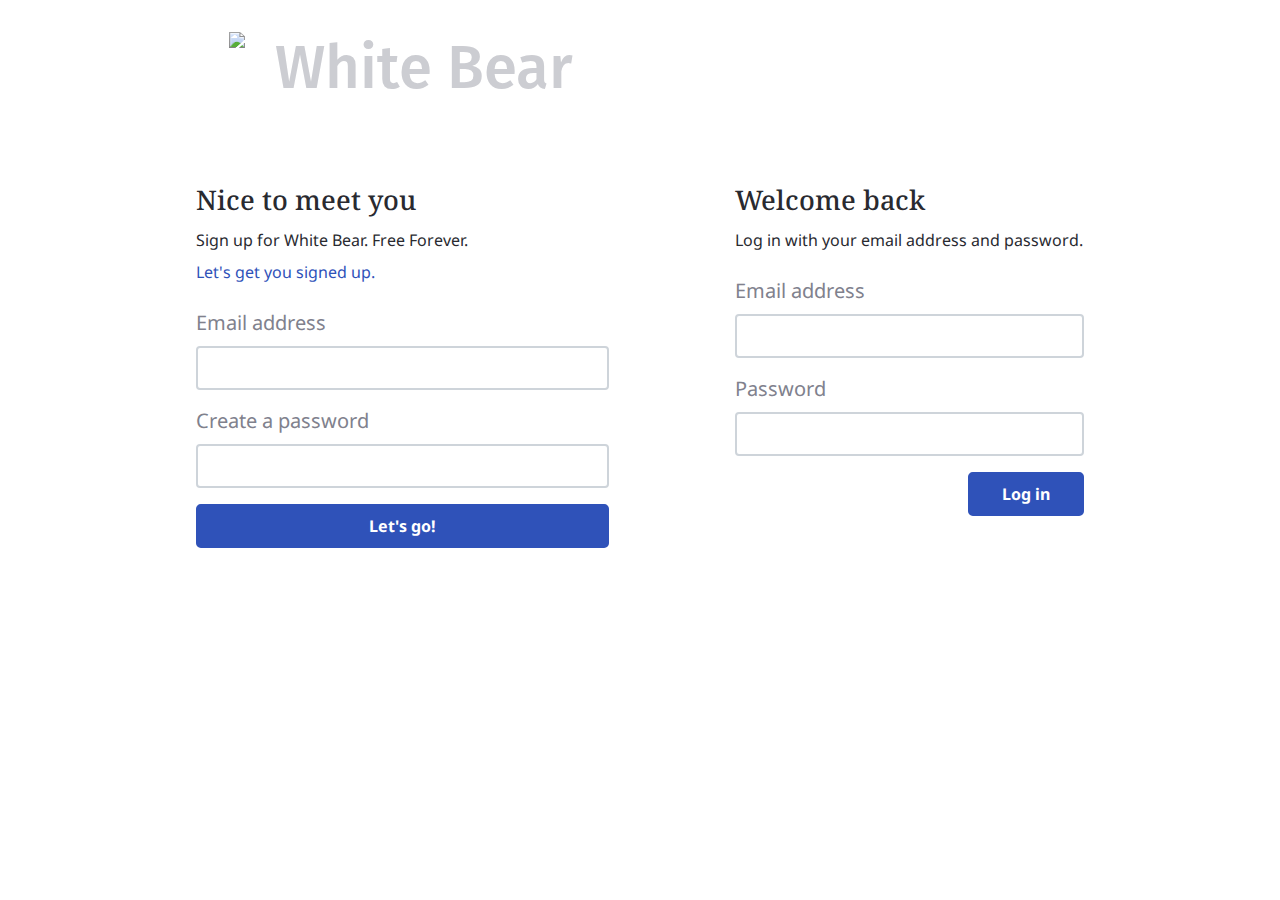
==== index.html @ 07781c61 "add local part email password error" ====
<html lang="en">
   <head>
      <meta charset="UTF-8" />
      <meta name="viewport" content="width=device-width, initial-scale=1.0" />
      <title>White Bear</title>
      <link href="/style/dist.css" rel="stylesheet" />
   </head>
   <body>
      <div class="background-image">
         <div class="container">
            <div class="row mb-8">
               <div class="col-5 col-sm-4 col-xl-2 mt-6">
                  <img src="images/logo-landing.png" class="float-right" />
               </div>
               <div class="col-7 col-sm-8 col-xl-10 mt-6">
                  <h1 class="d-inline text-brand text-light">White Bear</h1>
               </div>
            </div>
            <div class="row justify-content-center">
               <div class="col-12 col-lg-5">
                  <div class="card">
                     <div class="card-body text-dark">
                        <h2>Nice to meet you</h2>
                        <p class="font-sans-serif mt-3">
                           Sign up for White Bear. Free Forever.
                        </p>
                        <!-- <div id="intro-card">
                           <button
                              class="btn btn-success btn-lg font-sans-serif mt-5"
                              style="width: 100%"
                              id="sign-up-button"
                           >
                              Sign up
                           </button>
                        </div> -->
                        <div id="create-account-card" class="">
                           <p class="text-blue font-sans-serif mt-2 mb-5">
                              Let's get you signed up.
                           </p>
                           <div class="form-group">
                              <label
                                 for="email-sign-up"
                                 class="text-muted lead font-sans-serif"
                                 >Email address</label
                              >
                              <input
                                 type="email"
                                 class="form-control"
                                 id="email-sign-up"
                              />
                              <p
                                 class="text-danger d-none"
                                 id="enter-email-error"
                              >
                                 Please enter your email address.
                              </p>
                           </div>
                           <div class="form-group">
                              <label
                                 for="password-sign-up"
                                 class="text-muted lead font-sans-serif"
                                 >Create a password</label
                              >
                              <input
                                 type="email"
                                 class="form-control"
                                 id="password-sign-up"
                              />
                              <p
                                 class="text-danger d-none"
                                 id="password-min-char-error"
                              >
                                 Your password must be at least 9 characters.
                              </p>
                              <p
                                 class="text-danger d-none"
                                 id="password-blank-error"
                              >
                                 Please create a password.
                              </p>
                              <p
                                 class="text-danger d-none"
                                 id="local-part-email-password-error"
                              >
                                 All or part of your email address cannot be
                                 used in your password.
                              </p>
                           </div>
                           <button
                              class="float-right btn btn-success btn-lg font-sans-serif"
                              style="width: 100%"
                              id="lets-go"
                           >
                              Let's go!
                           </button>
                        </div>
                     </div>
                  </div>
               </div>
               <div class="col-12 col-lg-5">
                  <div class="card mt-8 mt-lg-0 ml-lg-8">
                     <div class="card-body text-dark">
                        <h2>Welcome back</h2>
                        <p class="font-sans-serif mt-3 mb-5">
                           Log in with your email address and password.
                        </p>
                        <div class="form-group">
                           <label
                              for="email-input"
                              class="text-muted lead font-sans-serif"
                              >Email address</label
                           >
                           <input
                              type="email"
                              class="form-control"
                              id="email-input"
                           />
                        </div>
                        <div class="form-group">
                           <label
                              for="password-input"
                              class="text-muted lead font-sans-serif"
                              >Password</label
                           >
                           <input
                              type="email"
                              class="form-control"
                              id="password-input"
                           />
                        </div>
                        <a
                           href="create-answer.html"
                           class="float-right btn btn-success btn-lg font-sans-serif"
                        >
                           Log in
                        </a>
                     </div>
                  </div>
               </div>
            </div>
         </div>
      </div>
      <script
         src="https://cdnjs.cloudflare.com/ajax/libs/jquery/3.5.1/jquery.min.js"
         defer
      ></script>
      <script src="/script.js" defer></script>
   </body>
</html>
---- style/dist.css ----
@charset "UTF-8";
@import url("https://fonts.googleapis.com/css2?family=Fira+Sans:wght@500&family=Noto+Sans:wght@400;700&family=Noto+Serif&display=swap");
/*!
 * Bootstrap v4.5.2 (https://getbootstrap.com/)
 * Copyright 2011-2020 The Bootstrap Authors
 * Copyright 2011-2020 Twitter, Inc.
 * Licensed under MIT (https://github.com/twbs/bootstrap/blob/main/LICENSE)
 */
:root {
  --blue: #2f52b9;
  --indigo: #6610f2;
  --purple: #6f42c1;
  --pink: #e83e8c;
  --red: #a42443;
  --orange: #fd7e14;
  --yellow: #ffc107;
  --green: #28a745;
  --teal: #20c997;
  --cyan: #17a2b8;
  --white: #fff;
  --gray: #52535f;
  --gray-dark: #292a30;
  --wine: #9b0e27;
  --primary: #9b0e27;
  --secondary: #3d3e47;
  --success: #2f52b9;
  --info: #17a2b8;
  --warning: #ffc107;
  --danger: #a42443;
  --light: #cccdd2;
  --dark: #292a30;
  --breakpoint-xs: 0;
  --breakpoint-sm: 576px;
  --breakpoint-md: 768px;
  --breakpoint-lg: 992px;
  --breakpoint-xl: 1200px;
  --font-family-sans-serif: "Noto Sans", sans-serif, "Apple Color Emoji", "Segoe UI Emoji", "Segoe UI Symbol", "Noto Color Emoji";
  --font-family-monospace: SFMono-Regular, Menlo, Monaco, Consolas, "Liberation Mono", "Courier New", monospace;
}

*,
*::before,
*::after {
  box-sizing: border-box;
}

html {
  font-family: sans-serif;
  line-height: 1.15;
  -webkit-text-size-adjust: 100%;
  -webkit-tap-highlight-color: rgba(0, 0, 0, 0);
}

article, aside, figcaption, figure, footer, header, hgroup, main, nav, section {
  display: block;
}

body {
  margin: 0;
  font-family: "Noto Sans", sans-serif, "Apple Color Emoji", "Segoe UI Emoji", "Segoe UI Symbol", "Noto Color Emoji";
  font-size: 1rem;
  font-weight: 400;
  line-height: 1.5;
  color: #212529;
  text-align: left;
  background-color: #fff;
}

[tabindex="-1"]:focus:not(:focus-visible) {
  outline: 0 !important;
}

hr {
  box-sizing: content-box;
  height: 0;
  overflow: visible;
}

h1, h2, h3, h4, h5, h6 {
  margin-top: 0;
  margin-bottom: 0.5rem;
}

p {
  margin-top: 0;
  margin-bottom: 0;
}

abbr[title],
abbr[data-original-title] {
  text-decoration: underline;
  text-decoration: underline dotted;
  cursor: help;
  border-bottom: 0;
  text-decoration-skip-ink: none;
}

address {
  margin-bottom: 1rem;
  font-style: normal;
  line-height: inherit;
}

ol,
ul,
dl {
  margin-top: 0;
  margin-bottom: 1rem;
}

ol ol,
ul ul,
ol ul,
ul ol {
  margin-bottom: 0;
}

dt {
  font-weight: 700;
}

dd {
  margin-bottom: 0.5rem;
  margin-left: 0;
}

blockquote {
  margin: 0 0 1rem;
}

b,
strong {
  font-weight: bolder;
}

small {
  font-size: 80%;
}

sub,
sup {
  position: relative;
  font-size: 75%;
  line-height: 0;
  vertical-align: baseline;
}

sub {
  bottom: -0.25em;
}

sup {
  top: -0.5em;
}

a {
  color: #9b0e27;
  text-decoration: none;
  background-color: transparent;
}
a:hover {
  color: #550815;
  text-decoration: underline;
}

a:not([href]):not([class]) {
  color: inherit;
  text-decoration: none;
}
a:not([href]):not([class]):hover {
  color: inherit;
  text-decoration: none;
}

pre,
code,
kbd,
samp {
  font-family: SFMono-Regular, Menlo, Monaco, Consolas, "Liberation Mono", "Courier New", monospace;
  font-size: 1em;
}

pre {
  margin-top: 0;
  margin-bottom: 1rem;
  overflow: auto;
  -ms-overflow-style: scrollbar;
}

figure {
  margin: 0 0 1rem;
}

img {
  vertical-align: middle;
  border-style: none;
}

svg {
  overflow: hidden;
  vertical-align: middle;
}

table {
  border-collapse: collapse;
}

caption {
  padding-top: 0.75rem;
  padding-bottom: 0.75rem;
  color: #6c757d;
  text-align: left;
  caption-side: bottom;
}

th {
  text-align: inherit;
}

label {
  display: inline-block;
  margin-bottom: 0.5rem;
}

button {
  border-radius: 0;
}

button:focus {
  outline: 1px dotted;
  outline: 5px auto -webkit-focus-ring-color;
}

input,
button,
select,
optgroup,
textarea {
  margin: 0;
  font-family: inherit;
  font-size: inherit;
  line-height: inherit;
}

button,
input {
  overflow: visible;
}

button,
select {
  text-transform: none;
}

[role=button] {
  cursor: pointer;
}

select {
  word-wrap: normal;
}

button,
[type=button],
[type=reset],
[type=submit] {
  -webkit-appearance: button;
}

button:not(:disabled),
[type=button]:not(:disabled),
[type=reset]:not(:disabled),
[type=submit]:not(:disabled) {
  cursor: pointer;
}

button::-moz-focus-inner,
[type=button]::-moz-focus-inner,
[type=reset]::-moz-focus-inner,
[type=submit]::-moz-focus-inner {
  padding: 0;
  border-style: none;
}

input[type=radio],
input[type=checkbox] {
  box-sizing: border-box;
  padding: 0;
}

textarea {
  overflow: auto;
  resize: vertical;
}

fieldset {
  min-width: 0;
  padding: 0;
  margin: 0;
  border: 0;
}

legend {
  display: block;
  width: 100%;
  max-width: 100%;
  padding: 0;
  margin-bottom: 0.5rem;
  font-size: 1.5rem;
  line-height: inherit;
  color: inherit;
  white-space: normal;
}

progress {
  vertical-align: baseline;
}

[type=number]::-webkit-inner-spin-button,
[type=number]::-webkit-outer-spin-button {
  height: auto;
}

[type=search] {
  outline-offset: -2px;
  -webkit-appearance: none;
}

[type=search]::-webkit-search-decoration {
  -webkit-appearance: none;
}

::-webkit-file-upload-button {
  font: inherit;
  -webkit-appearance: button;
}

output {
  display: inline-block;
}

summary {
  display: list-item;
  cursor: pointer;
}

template {
  display: none;
}

[hidden] {
  display: none !important;
}

h1, h2, h3, h4, h5, h6,
.h1, .h2, .h3, .h4, .h5, .h6 {
  margin-bottom: 0.5rem;
  font-weight: 500;
  line-height: 1.2;
}

h1, .h1 {
  font-size: 3.75rem;
}

h2, .h2 {
  font-size: 1.6875rem;
}

h3, .h3 {
  font-size: 1.25rem;
}

h4, .h4 {
  font-size: 1.25rem;
}

h5, .h5 {
  font-size: 1.25rem;
}

h6, .h6 {
  font-size: 1rem;
}

.lead {
  font-size: 1.25rem;
  font-weight: 400;
}

.display-1 {
  font-size: 6rem;
  font-weight: 300;
  line-height: 1.2;
}

.display-2 {
  font-size: 5.5rem;
  font-weight: 300;
  line-height: 1.2;
}

.display-3 {
  font-size: 4.5rem;
  font-weight: 300;
  line-height: 1.2;
}

.display-4 {
  font-size: 3.5rem;
  font-weight: 300;
  line-height: 1.2;
}

hr {
  margin-top: 1rem;
  margin-bottom: 1rem;
  border: 0;
  border-top: 1px solid rgba(0, 0, 0, 0.1);
}

small,
.small {
  font-size: 80%;
  font-weight: 400;
}

mark,
.mark {
  padding: 0.2em;
  background-color: #fcf8e3;
}

.list-unstyled {
  padding-left: 0;
  list-style: none;
}

.list-inline {
  padding-left: 0;
  list-style: none;
}

.list-inline-item {
  display: inline-block;
}
.list-inline-item:not(:last-child) {
  margin-right: 0.5rem;
}

.initialism {
  font-size: 90%;
  text-transform: uppercase;
}

.blockquote {
  margin-bottom: 1rem;
  font-size: 1.25rem;
}

.blockquote-footer {
  display: block;
  font-size: 80%;
  color: #6c757d;
}
.blockquote-footer::before {
  content: "— ";
}

.img-fluid {
  max-width: 100%;
  height: auto;
}

.img-thumbnail {
  padding: 0.25rem;
  background-color: #fff;
  border: 1px solid #dee2e6;
  border-radius: 0.25rem;
  max-width: 100%;
  height: auto;
}

.figure {
  display: inline-block;
}

.figure-img {
  margin-bottom: 0.5rem;
  line-height: 1;
}

.figure-caption {
  font-size: 90%;
  color: #6c757d;
}

code {
  font-size: 87.5%;
  color: #e83e8c;
  word-wrap: break-word;
}
a > code {
  color: inherit;
}

kbd {
  padding: 0.2rem 0.4rem;
  font-size: 87.5%;
  color: #fff;
  background-color: #212529;
  border-radius: 4px;
}
kbd kbd {
  padding: 0;
  font-size: 100%;
  font-weight: 700;
}

pre {
  display: block;
  font-size: 87.5%;
  color: #212529;
}
pre code {
  font-size: inherit;
  color: inherit;
  word-break: normal;
}

.pre-scrollable {
  max-height: 340px;
  overflow-y: scroll;
}

.container,
.container-fluid,
.container-xl,
.container-lg,
.container-md,
.container-sm {
  width: 100%;
  padding-right: 15px;
  padding-left: 15px;
  margin-right: auto;
  margin-left: auto;
}

@media (min-width: 576px) {
  .container-sm, .container {
    max-width: 540px;
  }
}
@media (min-width: 768px) {
  .container-md, .container-sm, .container {
    max-width: 720px;
  }
}
@media (min-width: 992px) {
  .container-lg, .container-md, .container-sm, .container {
    max-width: 960px;
  }
}
@media (min-width: 1200px) {
  .container-xl, .container-lg, .container-md, .container-sm, .container {
    max-width: 1140px;
  }
}
.row {
  display: flex;
  flex-wrap: wrap;
  margin-right: -15px;
  margin-left: -15px;
}

.no-gutters {
  margin-right: 0;
  margin-left: 0;
}
.no-gutters > .col,
.no-gutters > [class*=col-] {
  padding-right: 0;
  padding-left: 0;
}

.col-xl,
.col-xl-auto, .col-xl-12, .col-xl-11, .col-xl-10, .col-xl-9, .col-xl-8, .col-xl-7, .col-xl-6, .col-xl-5, .col-xl-4, .col-xl-3, .col-xl-2, .col-xl-1, .col-lg,
.col-lg-auto, .col-lg-12, .col-lg-11, .col-lg-10, .col-lg-9, .col-lg-8, .col-lg-7, .col-lg-6, .col-lg-5, .col-lg-4, .col-lg-3, .col-lg-2, .col-lg-1, .col-md,
.col-md-auto, .col-md-12, .col-md-11, .col-md-10, .col-md-9, .col-md-8, .col-md-7, .col-md-6, .col-md-5, .col-md-4, .col-md-3, .col-md-2, .col-md-1, .col-sm,
.col-sm-auto, .col-sm-12, .col-sm-11, .col-sm-10, .col-sm-9, .col-sm-8, .col-sm-7, .col-sm-6, .col-sm-5, .col-sm-4, .col-sm-3, .col-sm-2, .col-sm-1, .col,
.col-auto, .col-12, .col-11, .col-10, .col-9, .col-8, .col-7, .col-6, .col-5, .col-4, .col-3, .col-2, .col-1 {
  position: relative;
  width: 100%;
  padding-right: 15px;
  padding-left: 15px;
}

.col {
  flex-basis: 0;
  flex-grow: 1;
  max-width: 100%;
}

.row-cols-1 > * {
  flex: 0 0 100%;
  max-width: 100%;
}

.row-cols-2 > * {
  flex: 0 0 50%;
  max-width: 50%;
}

.row-cols-3 > * {
  flex: 0 0 33.3333333333%;
  max-width: 33.3333333333%;
}

.row-cols-4 > * {
  flex: 0 0 25%;
  max-width: 25%;
}

.row-cols-5 > * {
  flex: 0 0 20%;
  max-width: 20%;
}

.row-cols-6 > * {
  flex: 0 0 16.6666666667%;
  max-width: 16.6666666667%;
}

.col-auto {
  flex: 0 0 auto;
  width: auto;
  max-width: 100%;
}

.col-1 {
  flex: 0 0 8.3333333333%;
  max-width: 8.3333333333%;
}

.col-2 {
  flex: 0 0 16.6666666667%;
  max-width: 16.6666666667%;
}

.col-3 {
  flex: 0 0 25%;
  max-width: 25%;
}

.col-4 {
  flex: 0 0 33.3333333333%;
  max-width: 33.3333333333%;
}

.col-5 {
  flex: 0 0 41.6666666667%;
  max-width: 41.6666666667%;
}

.col-6 {
  flex: 0 0 50%;
  max-width: 50%;
}

.col-7 {
  flex: 0 0 58.3333333333%;
  max-width: 58.3333333333%;
}

.col-8 {
  flex: 0 0 66.6666666667%;
  max-width: 66.6666666667%;
}

.col-9 {
  flex: 0 0 75%;
  max-width: 75%;
}

.col-10 {
  flex: 0 0 83.3333333333%;
  max-width: 83.3333333333%;
}

.col-11 {
  flex: 0 0 91.6666666667%;
  max-width: 91.6666666667%;
}

.col-12 {
  flex: 0 0 100%;
  max-width: 100%;
}

.order-first {
  order: -1;
}

.order-last {
  order: 13;
}

.order-0 {
  order: 0;
}

.order-1 {
  order: 1;
}

.order-2 {
  order: 2;
}

.order-3 {
  order: 3;
}

.order-4 {
  order: 4;
}

.order-5 {
  order: 5;
}

.order-6 {
  order: 6;
}

.order-7 {
  order: 7;
}

.order-8 {
  order: 8;
}

.order-9 {
  order: 9;
}

.order-10 {
  order: 10;
}

.order-11 {
  order: 11;
}

.order-12 {
  order: 12;
}

.offset-1 {
  margin-left: 8.3333333333%;
}

.offset-2 {
  margin-left: 16.6666666667%;
}

.offset-3 {
  margin-left: 25%;
}

.offset-4 {
  margin-left: 33.3333333333%;
}

.offset-5 {
  margin-left: 41.6666666667%;
}

.offset-6 {
  margin-left: 50%;
}

.offset-7 {
  margin-left: 58.3333333333%;
}

.offset-8 {
  margin-left: 66.6666666667%;
}

.offset-9 {
  margin-left: 75%;
}

.offset-10 {
  margin-left: 83.3333333333%;
}

.offset-11 {
  margin-left: 91.6666666667%;
}

@media (min-width: 576px) {
  .col-sm {
    flex-basis: 0;
    flex-grow: 1;
    max-width: 100%;
  }

  .row-cols-sm-1 > * {
    flex: 0 0 100%;
    max-width: 100%;
  }

  .row-cols-sm-2 > * {
    flex: 0 0 50%;
    max-width: 50%;
  }

  .row-cols-sm-3 > * {
    flex: 0 0 33.3333333333%;
    max-width: 33.3333333333%;
  }

  .row-cols-sm-4 > * {
    flex: 0 0 25%;
    max-width: 25%;
  }

  .row-cols-sm-5 > * {
    flex: 0 0 20%;
    max-width: 20%;
  }

  .row-cols-sm-6 > * {
    flex: 0 0 16.6666666667%;
    max-width: 16.6666666667%;
  }

  .col-sm-auto {
    flex: 0 0 auto;
    width: auto;
    max-width: 100%;
  }

  .col-sm-1 {
    flex: 0 0 8.3333333333%;
    max-width: 8.3333333333%;
  }

  .col-sm-2 {
    flex: 0 0 16.6666666667%;
    max-width: 16.6666666667%;
  }

  .col-sm-3 {
    flex: 0 0 25%;
    max-width: 25%;
  }

  .col-sm-4 {
    flex: 0 0 33.3333333333%;
    max-width: 33.3333333333%;
  }

  .col-sm-5 {
    flex: 0 0 41.6666666667%;
    max-width: 41.6666666667%;
  }

  .col-sm-6 {
    flex: 0 0 50%;
    max-width: 50%;
  }

  .col-sm-7 {
    flex: 0 0 58.3333333333%;
    max-width: 58.3333333333%;
  }

  .col-sm-8 {
    flex: 0 0 66.6666666667%;
    max-width: 66.6666666667%;
  }

  .col-sm-9 {
    flex: 0 0 75%;
    max-width: 75%;
  }

  .col-sm-10 {
    flex: 0 0 83.3333333333%;
    max-width: 83.3333333333%;
  }

  .col-sm-11 {
    flex: 0 0 91.6666666667%;
    max-width: 91.6666666667%;
  }

  .col-sm-12 {
    flex: 0 0 100%;
    max-width: 100%;
  }

  .order-sm-first {
    order: -1;
  }

  .order-sm-last {
    order: 13;
  }

  .order-sm-0 {
    order: 0;
  }

  .order-sm-1 {
    order: 1;
  }

  .order-sm-2 {
    order: 2;
  }

  .order-sm-3 {
    order: 3;
  }

  .order-sm-4 {
    order: 4;
  }

  .order-sm-5 {
    order: 5;
  }

  .order-sm-6 {
    order: 6;
  }

  .order-sm-7 {
    order: 7;
  }

  .order-sm-8 {
    order: 8;
  }

  .order-sm-9 {
    order: 9;
  }

  .order-sm-10 {
    order: 10;
  }

  .order-sm-11 {
    order: 11;
  }

  .order-sm-12 {
    order: 12;
  }

  .offset-sm-0 {
    margin-left: 0;
  }

  .offset-sm-1 {
    margin-left: 8.3333333333%;
  }

  .offset-sm-2 {
    margin-left: 16.6666666667%;
  }

  .offset-sm-3 {
    margin-left: 25%;
  }

  .offset-sm-4 {
    margin-left: 33.3333333333%;
  }

  .offset-sm-5 {
    margin-left: 41.6666666667%;
  }

  .offset-sm-6 {
    margin-left: 50%;
  }

  .offset-sm-7 {
    margin-left: 58.3333333333%;
  }

  .offset-sm-8 {
    margin-left: 66.6666666667%;
  }

  .offset-sm-9 {
    margin-left: 75%;
  }

  .offset-sm-10 {
    margin-left: 83.3333333333%;
  }

  .offset-sm-11 {
    margin-left: 91.6666666667%;
  }
}
@media (min-width: 768px) {
  .col-md {
    flex-basis: 0;
    flex-grow: 1;
    max-width: 100%;
  }

  .row-cols-md-1 > * {
    flex: 0 0 100%;
    max-width: 100%;
  }

  .row-cols-md-2 > * {
    flex: 0 0 50%;
    max-width: 50%;
  }

  .row-cols-md-3 > * {
    flex: 0 0 33.3333333333%;
    max-width: 33.3333333333%;
  }

  .row-cols-md-4 > * {
    flex: 0 0 25%;
    max-width: 25%;
  }

  .row-cols-md-5 > * {
    flex: 0 0 20%;
    max-width: 20%;
  }

  .row-cols-md-6 > * {
    flex: 0 0 16.6666666667%;
    max-width: 16.6666666667%;
  }

  .col-md-auto {
    flex: 0 0 auto;
    width: auto;
    max-width: 100%;
  }

  .col-md-1 {
    flex: 0 0 8.3333333333%;
    max-width: 8.3333333333%;
  }

  .col-md-2 {
    flex: 0 0 16.6666666667%;
    max-width: 16.6666666667%;
  }

  .col-md-3 {
    flex: 0 0 25%;
    max-width: 25%;
  }

  .col-md-4 {
    flex: 0 0 33.3333333333%;
    max-width: 33.3333333333%;
  }

  .col-md-5 {
    flex: 0 0 41.6666666667%;
    max-width: 41.6666666667%;
  }

  .col-md-6 {
    flex: 0 0 50%;
    max-width: 50%;
  }

  .col-md-7 {
    flex: 0 0 58.3333333333%;
    max-width: 58.3333333333%;
  }

  .col-md-8 {
    flex: 0 0 66.6666666667%;
    max-width: 66.6666666667%;
  }

  .col-md-9 {
    flex: 0 0 75%;
    max-width: 75%;
  }

  .col-md-10 {
    flex: 0 0 83.3333333333%;
    max-width: 83.3333333333%;
  }

  .col-md-11 {
    flex: 0 0 91.6666666667%;
    max-width: 91.6666666667%;
  }

  .col-md-12 {
    flex: 0 0 100%;
    max-width: 100%;
  }

  .order-md-first {
    order: -1;
  }

  .order-md-last {
    order: 13;
  }

  .order-md-0 {
    order: 0;
  }

  .order-md-1 {
    order: 1;
  }

  .order-md-2 {
    order: 2;
  }

  .order-md-3 {
    order: 3;
  }

  .order-md-4 {
    order: 4;
  }

  .order-md-5 {
    order: 5;
  }

  .order-md-6 {
    order: 6;
  }

  .order-md-7 {
    order: 7;
  }

  .order-md-8 {
    order: 8;
  }

  .order-md-9 {
    order: 9;
  }

  .order-md-10 {
    order: 10;
  }

  .order-md-11 {
    order: 11;
  }

  .order-md-12 {
    order: 12;
  }

  .offset-md-0 {
    margin-left: 0;
  }

  .offset-md-1 {
    margin-left: 8.3333333333%;
  }

  .offset-md-2 {
    margin-left: 16.6666666667%;
  }

  .offset-md-3 {
    margin-left: 25%;
  }

  .offset-md-4 {
    margin-left: 33.3333333333%;
  }

  .offset-md-5 {
    margin-left: 41.6666666667%;
  }

  .offset-md-6 {
    margin-left: 50%;
  }

  .offset-md-7 {
    margin-left: 58.3333333333%;
  }

  .offset-md-8 {
    margin-left: 66.6666666667%;
  }

  .offset-md-9 {
    margin-left: 75%;
  }

  .offset-md-10 {
    margin-left: 83.3333333333%;
  }

  .offset-md-11 {
    margin-left: 91.6666666667%;
  }
}
@media (min-width: 992px) {
  .col-lg {
    flex-basis: 0;
    flex-grow: 1;
    max-width: 100%;
  }

  .row-cols-lg-1 > * {
    flex: 0 0 100%;
    max-width: 100%;
  }

  .row-cols-lg-2 > * {
    flex: 0 0 50%;
    max-width: 50%;
  }

  .row-cols-lg-3 > * {
    flex: 0 0 33.3333333333%;
    max-width: 33.3333333333%;
  }

  .row-cols-lg-4 > * {
    flex: 0 0 25%;
    max-width: 25%;
  }

  .row-cols-lg-5 > * {
    flex: 0 0 20%;
    max-width: 20%;
  }

  .row-cols-lg-6 > * {
    flex: 0 0 16.6666666667%;
    max-width: 16.6666666667%;
  }

  .col-lg-auto {
    flex: 0 0 auto;
    width: auto;
    max-width: 100%;
  }

  .col-lg-1 {
    flex: 0 0 8.3333333333%;
    max-width: 8.3333333333%;
  }

  .col-lg-2 {
    flex: 0 0 16.6666666667%;
    max-width: 16.6666666667%;
  }

  .col-lg-3 {
    flex: 0 0 25%;
    max-width: 25%;
  }

  .col-lg-4 {
    flex: 0 0 33.3333333333%;
    max-width: 33.3333333333%;
  }

  .col-lg-5 {
    flex: 0 0 41.6666666667%;
    max-width: 41.6666666667%;
  }

  .col-lg-6 {
    flex: 0 0 50%;
    max-width: 50%;
  }

  .col-lg-7 {
    flex: 0 0 58.3333333333%;
    max-width: 58.3333333333%;
  }

  .col-lg-8 {
    flex: 0 0 66.6666666667%;
    max-width: 66.6666666667%;
  }

  .col-lg-9 {
    flex: 0 0 75%;
    max-width: 75%;
  }

  .col-lg-10 {
    flex: 0 0 83.3333333333%;
    max-width: 83.3333333333%;
  }

  .col-lg-11 {
    flex: 0 0 91.6666666667%;
    max-width: 91.6666666667%;
  }

  .col-lg-12 {
    flex: 0 0 100%;
    max-width: 100%;
  }

  .order-lg-first {
    order: -1;
  }

  .order-lg-last {
    order: 13;
  }

  .order-lg-0 {
    order: 0;
  }

  .order-lg-1 {
    order: 1;
  }

  .order-lg-2 {
    order: 2;
  }

  .order-lg-3 {
    order: 3;
  }

  .order-lg-4 {
    order: 4;
  }

  .order-lg-5 {
    order: 5;
  }

  .order-lg-6 {
    order: 6;
  }

  .order-lg-7 {
    order: 7;
  }

  .order-lg-8 {
    order: 8;
  }

  .order-lg-9 {
    order: 9;
  }

  .order-lg-10 {
    order: 10;
  }

  .order-lg-11 {
    order: 11;
  }

  .order-lg-12 {
    order: 12;
  }

  .offset-lg-0 {
    margin-left: 0;
  }

  .offset-lg-1 {
    margin-left: 8.3333333333%;
  }

  .offset-lg-2 {
    margin-left: 16.6666666667%;
  }

  .offset-lg-3 {
    margin-left: 25%;
  }

  .offset-lg-4 {
    margin-left: 33.3333333333%;
  }

  .offset-lg-5 {
    margin-left: 41.6666666667%;
  }

  .offset-lg-6 {
    margin-left: 50%;
  }

  .offset-lg-7 {
    margin-left: 58.3333333333%;
  }

  .offset-lg-8 {
    margin-left: 66.6666666667%;
  }

  .offset-lg-9 {
    margin-left: 75%;
  }

  .offset-lg-10 {
    margin-left: 83.3333333333%;
  }

  .offset-lg-11 {
    margin-left: 91.6666666667%;
  }
}
@media (min-width: 1200px) {
  .col-xl {
    flex-basis: 0;
    flex-grow: 1;
    max-width: 100%;
  }

  .row-cols-xl-1 > * {
    flex: 0 0 100%;
    max-width: 100%;
  }

  .row-cols-xl-2 > * {
    flex: 0 0 50%;
    max-width: 50%;
  }

  .row-cols-xl-3 > * {
    flex: 0 0 33.3333333333%;
    max-width: 33.3333333333%;
  }

  .row-cols-xl-4 > * {
    flex: 0 0 25%;
    max-width: 25%;
  }

  .row-cols-xl-5 > * {
    flex: 0 0 20%;
    max-width: 20%;
  }

  .row-cols-xl-6 > * {
    flex: 0 0 16.6666666667%;
    max-width: 16.6666666667%;
  }

  .col-xl-auto {
    flex: 0 0 auto;
    width: auto;
    max-width: 100%;
  }

  .col-xl-1 {
    flex: 0 0 8.3333333333%;
    max-width: 8.3333333333%;
  }

  .col-xl-2 {
    flex: 0 0 16.6666666667%;
    max-width: 16.6666666667%;
  }

  .col-xl-3 {
    flex: 0 0 25%;
    max-width: 25%;
  }

  .col-xl-4 {
    flex: 0 0 33.3333333333%;
    max-width: 33.3333333333%;
  }

  .col-xl-5 {
    flex: 0 0 41.6666666667%;
    max-width: 41.6666666667%;
  }

  .col-xl-6 {
    flex: 0 0 50%;
    max-width: 50%;
  }

  .col-xl-7 {
    flex: 0 0 58.3333333333%;
    max-width: 58.3333333333%;
  }

  .col-xl-8 {
    flex: 0 0 66.6666666667%;
    max-width: 66.6666666667%;
  }

  .col-xl-9 {
    flex: 0 0 75%;
    max-width: 75%;
  }

  .col-xl-10 {
    flex: 0 0 83.3333333333%;
    max-width: 83.3333333333%;
  }

  .col-xl-11 {
    flex: 0 0 91.6666666667%;
    max-width: 91.6666666667%;
  }

  .col-xl-12 {
    flex: 0 0 100%;
    max-width: 100%;
  }

  .order-xl-first {
    order: -1;
  }

  .order-xl-last {
    order: 13;
  }

  .order-xl-0 {
    order: 0;
  }

  .order-xl-1 {
    order: 1;
  }

  .order-xl-2 {
    order: 2;
  }

  .order-xl-3 {
    order: 3;
  }

  .order-xl-4 {
    order: 4;
  }

  .order-xl-5 {
    order: 5;
  }

  .order-xl-6 {
    order: 6;
  }

  .order-xl-7 {
    order: 7;
  }

  .order-xl-8 {
    order: 8;
  }

  .order-xl-9 {
    order: 9;
  }

  .order-xl-10 {
    order: 10;
  }

  .order-xl-11 {
    order: 11;
  }

  .order-xl-12 {
    order: 12;
  }

  .offset-xl-0 {
    margin-left: 0;
  }

  .offset-xl-1 {
    margin-left: 8.3333333333%;
  }

  .offset-xl-2 {
    margin-left: 16.6666666667%;
  }

  .offset-xl-3 {
    margin-left: 25%;
  }

  .offset-xl-4 {
    margin-left: 33.3333333333%;
  }

  .offset-xl-5 {
    margin-left: 41.6666666667%;
  }

  .offset-xl-6 {
    margin-left: 50%;
  }

  .offset-xl-7 {
    margin-left: 58.3333333333%;
  }

  .offset-xl-8 {
    margin-left: 66.6666666667%;
  }

  .offset-xl-9 {
    margin-left: 75%;
  }

  .offset-xl-10 {
    margin-left: 83.3333333333%;
  }

  .offset-xl-11 {
    margin-left: 91.6666666667%;
  }
}
.table {
  width: 100%;
  margin-bottom: 1rem;
  color: #212529;
}
.table th,
.table td {
  padding: 0.75rem;
  vertical-align: top;
  border-top: 1px solid #dee2e6;
}
.table thead th {
  vertical-align: bottom;
  border-bottom: 2px solid #dee2e6;
}
.table tbody + tbody {
  border-top: 2px solid #dee2e6;
}

.table-sm th,
.table-sm td {
  padding: 0.3rem;
}

.table-bordered {
  border: 1px solid #dee2e6;
}
.table-bordered th,
.table-bordered td {
  border: 1px solid #dee2e6;
}
.table-bordered thead th,
.table-bordered thead td {
  border-bottom-width: 2px;
}

.table-borderless th,
.table-borderless td,
.table-borderless thead th,
.table-borderless tbody + tbody {
  border: 0;
}

.table-striped tbody tr:nth-of-type(odd) {
  background-color: rgba(0, 0, 0, 0.05);
}

.table-hover tbody tr:hover {
  color: #212529;
  background-color: rgba(0, 0, 0, 0.075);
}

.table-primary,
.table-primary > th,
.table-primary > td {
  background-color: #e3bcc3;
}
.table-primary th,
.table-primary td,
.table-primary thead th,
.table-primary tbody + tbody {
  border-color: #cb828f;
}

.table-hover .table-primary:hover {
  background-color: #dbaab3;
}
.table-hover .table-primary:hover > td,
.table-hover .table-primary:hover > th {
  background-color: #dbaab3;
}

.table-secondary,
.table-secondary > th,
.table-secondary > td {
  background-color: #c9c9cb;
}
.table-secondary th,
.table-secondary td,
.table-secondary thead th,
.table-secondary tbody + tbody {
  border-color: #9a9b9f;
}

.table-hover .table-secondary:hover {
  background-color: #bcbcbe;
}
.table-hover .table-secondary:hover > td,
.table-hover .table-secondary:hover > th {
  background-color: #bcbcbe;
}

.table-success,
.table-success > th,
.table-success > td {
  background-color: #c5cfeb;
}
.table-success th,
.table-success td,
.table-success thead th,
.table-success tbody + tbody {
  border-color: #93a5db;
}

.table-hover .table-success:hover {
  background-color: #b2bfe4;
}
.table-hover .table-success:hover > td,
.table-hover .table-success:hover > th {
  background-color: #b2bfe4;
}

.table-info,
.table-info > th,
.table-info > td {
  background-color: #bee5eb;
}
.table-info th,
.table-info td,
.table-info thead th,
.table-info tbody + tbody {
  border-color: #86cfda;
}

.table-hover .table-info:hover {
  background-color: #abdde5;
}
.table-hover .table-info:hover > td,
.table-hover .table-info:hover > th {
  background-color: #abdde5;
}

.table-warning,
.table-warning > th,
.table-warning > td {
  background-color: #ffeeba;
}
.table-warning th,
.table-warning td,
.table-warning thead th,
.table-warning tbody + tbody {
  border-color: #ffdf7e;
}

.table-hover .table-warning:hover {
  background-color: #ffe8a1;
}
.table-hover .table-warning:hover > td,
.table-hover .table-warning:hover > th {
  background-color: #ffe8a1;
}

.table-danger,
.table-danger > th,
.table-danger > td {
  background-color: #e6c2ca;
}
.table-danger th,
.table-danger td,
.table-danger thead th,
.table-danger tbody + tbody {
  border-color: #d08d9d;
}

.table-hover .table-danger:hover {
  background-color: #dfb0ba;
}
.table-hover .table-danger:hover > td,
.table-hover .table-danger:hover > th {
  background-color: #dfb0ba;
}

.table-light,
.table-light > th,
.table-light > td {
  background-color: #f1f1f2;
}
.table-light th,
.table-light td,
.table-light thead th,
.table-light tbody + tbody {
  border-color: #e4e5e8;
}

.table-hover .table-light:hover {
  background-color: #e4e4e6;
}
.table-hover .table-light:hover > td,
.table-hover .table-light:hover > th {
  background-color: #e4e4e6;
}

.table-dark,
.table-dark > th,
.table-dark > td {
  background-color: #c3c3c5;
}
.table-dark th,
.table-dark td,
.table-dark thead th,
.table-dark tbody + tbody {
  border-color: #909093;
}

.table-hover .table-dark:hover {
  background-color: #b6b6b8;
}
.table-hover .table-dark:hover > td,
.table-hover .table-dark:hover > th {
  background-color: #b6b6b8;
}

.table-active,
.table-active > th,
.table-active > td {
  background-color: rgba(0, 0, 0, 0.075);
}

.table-hover .table-active:hover {
  background-color: rgba(0, 0, 0, 0.075);
}
.table-hover .table-active:hover > td,
.table-hover .table-active:hover > th {
  background-color: rgba(0, 0, 0, 0.075);
}

.table .thead-dark th {
  color: #fff;
  background-color: #343a40;
  border-color: #454d55;
}
.table .thead-light th {
  color: #495057;
  background-color: #e9ecef;
  border-color: #dee2e6;
}

.table-dark {
  color: #fff;
  background-color: #343a40;
}
.table-dark th,
.table-dark td,
.table-dark thead th {
  border-color: #454d55;
}
.table-dark.table-bordered {
  border: 0;
}
.table-dark.table-striped tbody tr:nth-of-type(odd) {
  background-color: rgba(255, 255, 255, 0.05);
}
.table-dark.table-hover tbody tr:hover {
  color: #fff;
  background-color: rgba(255, 255, 255, 0.075);
}

@media (max-width: 575.98px) {
  .table-responsive-sm {
    display: block;
    width: 100%;
    overflow-x: auto;
    -webkit-overflow-scrolling: touch;
  }
  .table-responsive-sm > .table-bordered {
    border: 0;
  }
}
@media (max-width: 767.98px) {
  .table-responsive-md {
    display: block;
    width: 100%;
    overflow-x: auto;
    -webkit-overflow-scrolling: touch;
  }
  .table-responsive-md > .table-bordered {
    border: 0;
  }
}
@media (max-width: 991.98px) {
  .table-responsive-lg {
    display: block;
    width: 100%;
    overflow-x: auto;
    -webkit-overflow-scrolling: touch;
  }
  .table-responsive-lg > .table-bordered {
    border: 0;
  }
}
@media (max-width: 1199.98px) {
  .table-responsive-xl {
    display: block;
    width: 100%;
    overflow-x: auto;
    -webkit-overflow-scrolling: touch;
  }
  .table-responsive-xl > .table-bordered {
    border: 0;
  }
}
.table-responsive {
  display: block;
  width: 100%;
  overflow-x: auto;
  -webkit-overflow-scrolling: touch;
}
.table-responsive > .table-bordered {
  border: 0;
}

.form-control {
  display: block;
  width: 100%;
  height: 44px;
  padding: 8px 16px;
  font-size: 1rem;
  font-weight: 400;
  line-height: 1.5;
  color: #495057;
  background-color: #fff;
  background-clip: padding-box;
  border: 2px solid #ced4da;
  border-radius: 0.25rem;
  transition: border-color 0.15s ease-in-out, box-shadow 0.15s ease-in-out;
}
@media (prefers-reduced-motion: reduce) {
  .form-control {
    transition: none;
  }
}
.form-control::-ms-expand {
  background-color: transparent;
  border: 0;
}
.form-control:-moz-focusring {
  color: transparent;
  text-shadow: 0 0 0 #495057;
}
.form-control:focus {
  color: #495057;
  background-color: #fff;
  border-color: #80bdff;
  outline: 0;
  box-shadow: 0 0 0 0.2rem rgba(0, 123, 255, 0.25);
}
.form-control::placeholder {
  color: #6c757d;
  opacity: 1;
}
.form-control:disabled, .form-control[readonly] {
  background-color: #e9ecef;
  opacity: 1;
}

input[type=date].form-control,
input[type=time].form-control,
input[type=datetime-local].form-control,
input[type=month].form-control {
  appearance: none;
}

select.form-control:focus::-ms-value {
  color: #495057;
  background-color: #fff;
}

.form-control-file,
.form-control-range {
  display: block;
  width: 100%;
}

.col-form-label {
  padding-top: 10px;
  padding-bottom: 10px;
  margin-bottom: 0;
  font-size: inherit;
  line-height: 1.5;
}

.col-form-label-lg {
  padding-top: 10px;
  padding-bottom: 10px;
  font-size: 1rem;
  line-height: 1.5;
}

.col-form-label-sm {
  padding-top: 6px;
  padding-bottom: 6px;
  font-size: 1rem;
  line-height: 1.5;
}

.form-control-plaintext {
  display: block;
  width: 100%;
  padding: 8px 0;
  margin-bottom: 0;
  font-size: 1rem;
  line-height: 1.5;
  color: #212529;
  background-color: transparent;
  border: solid transparent;
  border-width: 2px 0;
}
.form-control-plaintext.form-control-sm, .form-control-plaintext.form-control-lg {
  padding-right: 0;
  padding-left: 0;
}

.form-control-sm {
  height: 36px;
  padding: 4px 16px;
  font-size: 1rem;
  line-height: 1.5;
  border-radius: 0.2rem;
}

.form-control-lg {
  height: 44px;
  padding: 8px 32px;
  font-size: 1rem;
  line-height: 1.5;
  border-radius: 0.3rem;
}

select.form-control[size], select.form-control[multiple] {
  height: auto;
}

textarea.form-control {
  height: auto;
}

.form-group {
  margin-bottom: 1rem;
}

.form-text {
  display: block;
  margin-top: 0.25rem;
}

.form-row {
  display: flex;
  flex-wrap: wrap;
  margin-right: -5px;
  margin-left: -5px;
}
.form-row > .col,
.form-row > [class*=col-] {
  padding-right: 5px;
  padding-left: 5px;
}

.form-check {
  position: relative;
  display: block;
  padding-left: 1.25rem;
}

.form-check-input {
  position: absolute;
  margin-top: 0.3rem;
  margin-left: -1.25rem;
}
.form-check-input[disabled] ~ .form-check-label, .form-check-input:disabled ~ .form-check-label {
  color: #80818d;
}

.form-check-label {
  margin-bottom: 0;
}

.form-check-inline {
  display: inline-flex;
  align-items: center;
  padding-left: 0;
  margin-right: 0.75rem;
}
.form-check-inline .form-check-input {
  position: static;
  margin-top: 0;
  margin-right: 0.3125rem;
  margin-left: 0;
}

.valid-feedback {
  display: none;
  width: 100%;
  margin-top: 0.25rem;
  font-size: 80%;
  color: #28a745;
}

.valid-tooltip {
  position: absolute;
  top: 100%;
  left: 0;
  z-index: 5;
  display: none;
  max-width: 100%;
  padding: 0.25rem 0.5rem;
  margin-top: 0.1rem;
  font-size: 0.875rem;
  line-height: 1.5;
  color: #fff;
  background-color: rgba(40, 167, 69, 0.9);
  border-radius: 0.25rem;
}

.was-validated :valid ~ .valid-feedback,
.was-validated :valid ~ .valid-tooltip,
.is-valid ~ .valid-feedback,
.is-valid ~ .valid-tooltip {
  display: block;
}

.was-validated .form-control:valid, .form-control.is-valid {
  border-color: #28a745;
  padding-right: calc(1.5em + 0.75rem);
  background-image: url("data:image/svg+xml,%3csvg xmlns='http://www.w3.org/2000/svg' width='8' height='8' viewBox='0 0 8 8'%3e%3cpath fill='%2328a745' d='M2.3 6.73L.6 4.53c-.4-1.04.46-1.4 1.1-.8l1.1 1.4 3.4-3.8c.6-.63 1.6-.27 1.2.7l-4 4.6c-.43.5-.8.4-1.1.1z'/%3e%3c/svg%3e");
  background-repeat: no-repeat;
  background-position: right calc(0.375em + 0.1875rem) center;
  background-size: calc(0.75em + 0.375rem) calc(0.75em + 0.375rem);
}
.was-validated .form-control:valid:focus, .form-control.is-valid:focus {
  border-color: #28a745;
  box-shadow: 0 0 0 0.2rem rgba(40, 167, 69, 0.25);
}

.was-validated textarea.form-control:valid, textarea.form-control.is-valid {
  padding-right: calc(1.5em + 0.75rem);
  background-position: top calc(0.375em + 0.1875rem) right calc(0.375em + 0.1875rem);
}

.was-validated .custom-select:valid, .custom-select.is-valid {
  border-color: #28a745;
  padding-right: calc(0.75em + 2.3125rem);
  background: url("data:image/svg+xml,%3csvg xmlns='http://www.w3.org/2000/svg' width='4' height='5' viewBox='0 0 4 5'%3e%3cpath fill='%23343a40' d='M2 0L0 2h4zm0 5L0 3h4z'/%3e%3c/svg%3e") no-repeat right 0.75rem center/8px 10px, url("data:image/svg+xml,%3csvg xmlns='http://www.w3.org/2000/svg' width='8' height='8' viewBox='0 0 8 8'%3e%3cpath fill='%2328a745' d='M2.3 6.73L.6 4.53c-.4-1.04.46-1.4 1.1-.8l1.1 1.4 3.4-3.8c.6-.63 1.6-.27 1.2.7l-4 4.6c-.43.5-.8.4-1.1.1z'/%3e%3c/svg%3e") #fff no-repeat center right 1.75rem/calc(0.75em + 0.375rem) calc(0.75em + 0.375rem);
}
.was-validated .custom-select:valid:focus, .custom-select.is-valid:focus {
  border-color: #28a745;
  box-shadow: 0 0 0 0.2rem rgba(40, 167, 69, 0.25);
}

.was-validated .form-check-input:valid ~ .form-check-label, .form-check-input.is-valid ~ .form-check-label {
  color: #28a745;
}
.was-validated .form-check-input:valid ~ .valid-feedback,
.was-validated .form-check-input:valid ~ .valid-tooltip, .form-check-input.is-valid ~ .valid-feedback,
.form-check-input.is-valid ~ .valid-tooltip {
  display: block;
}

.was-validated .custom-control-input:valid ~ .custom-control-label, .custom-control-input.is-valid ~ .custom-control-label {
  color: #28a745;
}
.was-validated .custom-control-input:valid ~ .custom-control-label::before, .custom-control-input.is-valid ~ .custom-control-label::before {
  border-color: #28a745;
}
.was-validated .custom-control-input:valid:checked ~ .custom-control-label::before, .custom-control-input.is-valid:checked ~ .custom-control-label::before {
  border-color: #34ce57;
  background-color: #34ce57;
}
.was-validated .custom-control-input:valid:focus ~ .custom-control-label::before, .custom-control-input.is-valid:focus ~ .custom-control-label::before {
  box-shadow: 0 0 0 0.2rem rgba(40, 167, 69, 0.25);
}
.was-validated .custom-control-input:valid:focus:not(:checked) ~ .custom-control-label::before, .custom-control-input.is-valid:focus:not(:checked) ~ .custom-control-label::before {
  border-color: #28a745;
}

.was-validated .custom-file-input:valid ~ .custom-file-label, .custom-file-input.is-valid ~ .custom-file-label {
  border-color: #28a745;
}
.was-validated .custom-file-input:valid:focus ~ .custom-file-label, .custom-file-input.is-valid:focus ~ .custom-file-label {
  border-color: #28a745;
  box-shadow: 0 0 0 0.2rem rgba(40, 167, 69, 0.25);
}

.invalid-feedback {
  display: none;
  width: 100%;
  margin-top: 0.25rem;
  font-size: 80%;
  color: #dc3545;
}

.invalid-tooltip {
  position: absolute;
  top: 100%;
  left: 0;
  z-index: 5;
  display: none;
  max-width: 100%;
  padding: 0.25rem 0.5rem;
  margin-top: 0.1rem;
  font-size: 0.875rem;
  line-height: 1.5;
  color: #fff;
  background-color: rgba(220, 53, 69, 0.9);
  border-radius: 0.25rem;
}

.was-validated :invalid ~ .invalid-feedback,
.was-validated :invalid ~ .invalid-tooltip,
.is-invalid ~ .invalid-feedback,
.is-invalid ~ .invalid-tooltip {
  display: block;
}

.was-validated .form-control:invalid, .form-control.is-invalid {
  border-color: #dc3545;
  padding-right: calc(1.5em + 0.75rem);
  background-image: url("data:image/svg+xml,%3csvg xmlns='http://www.w3.org/2000/svg' width='12' height='12' fill='none' stroke='%23dc3545' viewBox='0 0 12 12'%3e%3ccircle cx='6' cy='6' r='4.5'/%3e%3cpath stroke-linejoin='round' d='M5.8 3.6h.4L6 6.5z'/%3e%3ccircle cx='6' cy='8.2' r='.6' fill='%23dc3545' stroke='none'/%3e%3c/svg%3e");
  background-repeat: no-repeat;
  background-position: right calc(0.375em + 0.1875rem) center;
  background-size: calc(0.75em + 0.375rem) calc(0.75em + 0.375rem);
}
.was-validated .form-control:invalid:focus, .form-control.is-invalid:focus {
  border-color: #dc3545;
  box-shadow: 0 0 0 0.2rem rgba(220, 53, 69, 0.25);
}

.was-validated textarea.form-control:invalid, textarea.form-control.is-invalid {
  padding-right: calc(1.5em + 0.75rem);
  background-position: top calc(0.375em + 0.1875rem) right calc(0.375em + 0.1875rem);
}

.was-validated .custom-select:invalid, .custom-select.is-invalid {
  border-color: #dc3545;
  padding-right: calc(0.75em + 2.3125rem);
  background: url("data:image/svg+xml,%3csvg xmlns='http://www.w3.org/2000/svg' width='4' height='5' viewBox='0 0 4 5'%3e%3cpath fill='%23343a40' d='M2 0L0 2h4zm0 5L0 3h4z'/%3e%3c/svg%3e") no-repeat right 0.75rem center/8px 10px, url("data:image/svg+xml,%3csvg xmlns='http://www.w3.org/2000/svg' width='12' height='12' fill='none' stroke='%23dc3545' viewBox='0 0 12 12'%3e%3ccircle cx='6' cy='6' r='4.5'/%3e%3cpath stroke-linejoin='round' d='M5.8 3.6h.4L6 6.5z'/%3e%3ccircle cx='6' cy='8.2' r='.6' fill='%23dc3545' stroke='none'/%3e%3c/svg%3e") #fff no-repeat center right 1.75rem/calc(0.75em + 0.375rem) calc(0.75em + 0.375rem);
}
.was-validated .custom-select:invalid:focus, .custom-select.is-invalid:focus {
  border-color: #dc3545;
  box-shadow: 0 0 0 0.2rem rgba(220, 53, 69, 0.25);
}

.was-validated .form-check-input:invalid ~ .form-check-label, .form-check-input.is-invalid ~ .form-check-label {
  color: #dc3545;
}
.was-validated .form-check-input:invalid ~ .invalid-feedback,
.was-validated .form-check-input:invalid ~ .invalid-tooltip, .form-check-input.is-invalid ~ .invalid-feedback,
.form-check-input.is-invalid ~ .invalid-tooltip {
  display: block;
}

.was-validated .custom-control-input:invalid ~ .custom-control-label, .custom-control-input.is-invalid ~ .custom-control-label {
  color: #dc3545;
}
.was-validated .custom-control-input:invalid ~ .custom-control-label::before, .custom-control-input.is-invalid ~ .custom-control-label::before {
  border-color: #dc3545;
}
.was-validated .custom-control-input:invalid:checked ~ .custom-control-label::before, .custom-control-input.is-invalid:checked ~ .custom-control-label::before {
  border-color: #e4606d;
  background-color: #e4606d;
}
.was-validated .custom-control-input:invalid:focus ~ .custom-control-label::before, .custom-control-input.is-invalid:focus ~ .custom-control-label::before {
  box-shadow: 0 0 0 0.2rem rgba(220, 53, 69, 0.25);
}
.was-validated .custom-control-input:invalid:focus:not(:checked) ~ .custom-control-label::before, .custom-control-input.is-invalid:focus:not(:checked) ~ .custom-control-label::before {
  border-color: #dc3545;
}

.was-validated .custom-file-input:invalid ~ .custom-file-label, .custom-file-input.is-invalid ~ .custom-file-label {
  border-color: #dc3545;
}
.was-validated .custom-file-input:invalid:focus ~ .custom-file-label, .custom-file-input.is-invalid:focus ~ .custom-file-label {
  border-color: #dc3545;
  box-shadow: 0 0 0 0.2rem rgba(220, 53, 69, 0.25);
}

.form-inline {
  display: flex;
  flex-flow: row wrap;
  align-items: center;
}
.form-inline .form-check {
  width: 100%;
}
@media (min-width: 576px) {
  .form-inline label {
    display: flex;
    align-items: center;
    justify-content: center;
    margin-bottom: 0;
  }
  .form-inline .form-group {
    display: flex;
    flex: 0 0 auto;
    flex-flow: row wrap;
    align-items: center;
    margin-bottom: 0;
  }
  .form-inline .form-control {
    display: inline-block;
    width: auto;
    vertical-align: middle;
  }
  .form-inline .form-control-plaintext {
    display: inline-block;
  }
  .form-inline .input-group,
.form-inline .custom-select {
    width: auto;
  }
  .form-inline .form-check {
    display: flex;
    align-items: center;
    justify-content: center;
    width: auto;
    padding-left: 0;
  }
  .form-inline .form-check-input {
    position: relative;
    flex-shrink: 0;
    margin-top: 0;
    margin-right: 0.25rem;
    margin-left: 0;
  }
  .form-inline .custom-control {
    align-items: center;
    justify-content: center;
  }
  .form-inline .custom-control-label {
    margin-bottom: 0;
  }
}

.btn {
  display: inline-block;
  font-weight: 700;
  color: #212529;
  text-align: center;
  vertical-align: middle;
  user-select: none;
  background-color: transparent;
  border: 2px solid transparent;
  padding: 8px 16px;
  font-size: 1rem;
  line-height: 1.5;
  border-radius: 0.25rem;
  transition: color 0.15s ease-in-out, background-color 0.15s ease-in-out, border-color 0.15s ease-in-out, box-shadow 0.15s ease-in-out;
}
@media (prefers-reduced-motion: reduce) {
  .btn {
    transition: none;
  }
}
.btn:hover {
  color: #212529;
  text-decoration: none;
}
.btn:focus, .btn.focus {
  outline: 0;
  box-shadow: 0 0 0 0.2rem rgba(0, 123, 255, 0.25);
}
.btn.disabled, .btn:disabled {
  opacity: 0.65;
}
.btn:not(:disabled):not(.disabled) {
  cursor: pointer;
}
a.btn.disabled,
fieldset:disabled a.btn {
  pointer-events: none;
}

.btn-primary {
  color: #fff;
  background-color: #9b0e27;
  border-color: #9b0e27;
}
.btn-primary:hover {
  color: #fff;
  background-color: #780b1e;
  border-color: #6c0a1b;
}
.btn-primary:focus, .btn-primary.focus {
  color: #fff;
  background-color: #780b1e;
  border-color: #6c0a1b;
  box-shadow: 0 0 0 0.2rem rgba(170, 50, 71, 0.5);
}
.btn-primary.disabled, .btn-primary:disabled {
  color: #fff;
  background-color: #9b0e27;
  border-color: #9b0e27;
}
.btn-primary:not(:disabled):not(.disabled):active, .btn-primary:not(:disabled):not(.disabled).active, .show > .btn-primary.dropdown-toggle {
  color: #fff;
  background-color: #6c0a1b;
  border-color: #610918;
}
.btn-primary:not(:disabled):not(.disabled):active:focus, .btn-primary:not(:disabled):not(.disabled).active:focus, .show > .btn-primary.dropdown-toggle:focus {
  box-shadow: 0 0 0 0.2rem rgba(170, 50, 71, 0.5);
}

.btn-secondary {
  color: #fff;
  background-color: #3d3e47;
  border-color: #3d3e47;
}
.btn-secondary:hover {
  color: #fff;
  background-color: #2b2c32;
  border-color: #25262c;
}
.btn-secondary:focus, .btn-secondary.focus {
  color: #fff;
  background-color: #2b2c32;
  border-color: #25262c;
  box-shadow: 0 0 0 0.2rem rgba(90, 91, 99, 0.5);
}
.btn-secondary.disabled, .btn-secondary:disabled {
  color: #fff;
  background-color: #3d3e47;
  border-color: #3d3e47;
}
.btn-secondary:not(:disabled):not(.disabled):active, .btn-secondary:not(:disabled):not(.disabled).active, .show > .btn-secondary.dropdown-toggle {
  color: #fff;
  background-color: #25262c;
  border-color: #202025;
}
.btn-secondary:not(:disabled):not(.disabled):active:focus, .btn-secondary:not(:disabled):not(.disabled).active:focus, .show > .btn-secondary.dropdown-toggle:focus {
  box-shadow: 0 0 0 0.2rem rgba(90, 91, 99, 0.5);
}

.btn-success {
  color: #fff;
  background-color: #2f52b9;
  border-color: #2f52b9;
}
.btn-success:hover {
  color: #fff;
  background-color: #27449a;
  border-color: #254090;
}
.btn-success:focus, .btn-success.focus {
  color: #fff;
  background-color: #27449a;
  border-color: #254090;
  box-shadow: 0 0 0 0.2rem rgba(78, 108, 196, 0.5);
}
.btn-success.disabled, .btn-success:disabled {
  color: #fff;
  background-color: #2f52b9;
  border-color: #2f52b9;
}
.btn-success:not(:disabled):not(.disabled):active, .btn-success:not(:disabled):not(.disabled).active, .show > .btn-success.dropdown-toggle {
  color: #fff;
  background-color: #254090;
  border-color: #223b86;
}
.btn-success:not(:disabled):not(.disabled):active:focus, .btn-success:not(:disabled):not(.disabled).active:focus, .show > .btn-success.dropdown-toggle:focus {
  box-shadow: 0 0 0 0.2rem rgba(78, 108, 196, 0.5);
}

.btn-info {
  color: #fff;
  background-color: #17a2b8;
  border-color: #17a2b8;
}
.btn-info:hover {
  color: #fff;
  background-color: #138496;
  border-color: #117a8b;
}
.btn-info:focus, .btn-info.focus {
  color: #fff;
  background-color: #138496;
  border-color: #117a8b;
  box-shadow: 0 0 0 0.2rem rgba(58, 176, 195, 0.5);
}
.btn-info.disabled, .btn-info:disabled {
  color: #fff;
  background-color: #17a2b8;
  border-color: #17a2b8;
}
.btn-info:not(:disabled):not(.disabled):active, .btn-info:not(:disabled):not(.disabled).active, .show > .btn-info.dropdown-toggle {
  color: #fff;
  background-color: #117a8b;
  border-color: #10707f;
}
.btn-info:not(:disabled):not(.disabled):active:focus, .btn-info:not(:disabled):not(.disabled).active:focus, .show > .btn-info.dropdown-toggle:focus {
  box-shadow: 0 0 0 0.2rem rgba(58, 176, 195, 0.5);
}

.btn-warning {
  color: #212529;
  background-color: #ffc107;
  border-color: #ffc107;
}
.btn-warning:hover {
  color: #212529;
  background-color: #e0a800;
  border-color: #d39e00;
}
.btn-warning:focus, .btn-warning.focus {
  color: #212529;
  background-color: #e0a800;
  border-color: #d39e00;
  box-shadow: 0 0 0 0.2rem rgba(222, 170, 12, 0.5);
}
.btn-warning.disabled, .btn-warning:disabled {
  color: #212529;
  background-color: #ffc107;
  border-color: #ffc107;
}
.btn-warning:not(:disabled):not(.disabled):active, .btn-warning:not(:disabled):not(.disabled).active, .show > .btn-warning.dropdown-toggle {
  color: #212529;
  background-color: #d39e00;
  border-color: #c69500;
}
.btn-warning:not(:disabled):not(.disabled):active:focus, .btn-warning:not(:disabled):not(.disabled).active:focus, .show > .btn-warning.dropdown-toggle:focus {
  box-shadow: 0 0 0 0.2rem rgba(222, 170, 12, 0.5);
}

.btn-danger {
  color: #fff;
  background-color: #a42443;
  border-color: #a42443;
}
.btn-danger:hover {
  color: #fff;
  background-color: #851d36;
  border-color: #7a1b32;
}
.btn-danger:focus, .btn-danger.focus {
  color: #fff;
  background-color: #851d36;
  border-color: #7a1b32;
  box-shadow: 0 0 0 0.2rem rgba(178, 69, 95, 0.5);
}
.btn-danger.disabled, .btn-danger:disabled {
  color: #fff;
  background-color: #a42443;
  border-color: #a42443;
}
.btn-danger:not(:disabled):not(.disabled):active, .btn-danger:not(:disabled):not(.disabled).active, .show > .btn-danger.dropdown-toggle {
  color: #fff;
  background-color: #7a1b32;
  border-color: #70192e;
}
.btn-danger:not(:disabled):not(.disabled):active:focus, .btn-danger:not(:disabled):not(.disabled).active:focus, .show > .btn-danger.dropdown-toggle:focus {
  box-shadow: 0 0 0 0.2rem rgba(178, 69, 95, 0.5);
}

.btn-light {
  color: #212529;
  background-color: #cccdd2;
  border-color: #cccdd2;
}
.btn-light:hover {
  color: #212529;
  background-color: #b8b9c0;
  border-color: #b1b2ba;
}
.btn-light:focus, .btn-light.focus {
  color: #212529;
  background-color: #b8b9c0;
  border-color: #b1b2ba;
  box-shadow: 0 0 0 0.2rem rgba(178, 180, 185, 0.5);
}
.btn-light.disabled, .btn-light:disabled {
  color: #212529;
  background-color: #cccdd2;
  border-color: #cccdd2;
}
.btn-light:not(:disabled):not(.disabled):active, .btn-light:not(:disabled):not(.disabled).active, .show > .btn-light.dropdown-toggle {
  color: #212529;
  background-color: #b1b2ba;
  border-color: #aaacb4;
}
.btn-light:not(:disabled):not(.disabled):active:focus, .btn-light:not(:disabled):not(.disabled).active:focus, .show > .btn-light.dropdown-toggle:focus {
  box-shadow: 0 0 0 0.2rem rgba(178, 180, 185, 0.5);
}

.btn-dark {
  color: #fff;
  background-color: #292a30;
  border-color: #292a30;
}
.btn-dark:hover {
  color: #fff;
  background-color: #17181b;
  border-color: #121214;
}
.btn-dark:focus, .btn-dark.focus {
  color: #fff;
  background-color: #17181b;
  border-color: #121214;
  box-shadow: 0 0 0 0.2rem rgba(73, 74, 79, 0.5);
}
.btn-dark.disabled, .btn-dark:disabled {
  color: #fff;
  background-color: #292a30;
  border-color: #292a30;
}
.btn-dark:not(:disabled):not(.disabled):active, .btn-dark:not(:disabled):not(.disabled).active, .show > .btn-dark.dropdown-toggle {
  color: #fff;
  background-color: #121214;
  border-color: #0c0c0e;
}
.btn-dark:not(:disabled):not(.disabled):active:focus, .btn-dark:not(:disabled):not(.disabled).active:focus, .show > .btn-dark.dropdown-toggle:focus {
  box-shadow: 0 0 0 0.2rem rgba(73, 74, 79, 0.5);
}

.btn-outline-primary {
  color: #9b0e27;
  border-color: #9b0e27;
}
.btn-outline-primary:hover {
  color: #fff;
  background-color: #9b0e27;
  border-color: #9b0e27;
}
.btn-outline-primary:focus, .btn-outline-primary.focus {
  box-shadow: 0 0 0 0.2rem rgba(155, 14, 39, 0.5);
}
.btn-outline-primary.disabled, .btn-outline-primary:disabled {
  color: #9b0e27;
  background-color: transparent;
}
.btn-outline-primary:not(:disabled):not(.disabled):active, .btn-outline-primary:not(:disabled):not(.disabled).active, .show > .btn-outline-primary.dropdown-toggle {
  color: #fff;
  background-color: #9b0e27;
  border-color: #9b0e27;
}
.btn-outline-primary:not(:disabled):not(.disabled):active:focus, .btn-outline-primary:not(:disabled):not(.disabled).active:focus, .show > .btn-outline-primary.dropdown-toggle:focus {
  box-shadow: 0 0 0 0.2rem rgba(155, 14, 39, 0.5);
}

.btn-outline-secondary {
  color: #3d3e47;
  border-color: #3d3e47;
}
.btn-outline-secondary:hover {
  color: #fff;
  background-color: #3d3e47;
  border-color: #3d3e47;
}
.btn-outline-secondary:focus, .btn-outline-secondary.focus {
  box-shadow: 0 0 0 0.2rem rgba(61, 62, 71, 0.5);
}
.btn-outline-secondary.disabled, .btn-outline-secondary:disabled {
  color: #3d3e47;
  background-color: transparent;
}
.btn-outline-secondary:not(:disabled):not(.disabled):active, .btn-outline-secondary:not(:disabled):not(.disabled).active, .show > .btn-outline-secondary.dropdown-toggle {
  color: #fff;
  background-color: #3d3e47;
  border-color: #3d3e47;
}
.btn-outline-secondary:not(:disabled):not(.disabled):active:focus, .btn-outline-secondary:not(:disabled):not(.disabled).active:focus, .show > .btn-outline-secondary.dropdown-toggle:focus {
  box-shadow: 0 0 0 0.2rem rgba(61, 62, 71, 0.5);
}

.btn-outline-success {
  color: #2f52b9;
  border-color: #2f52b9;
}
.btn-outline-success:hover {
  color: #fff;
  background-color: #2f52b9;
  border-color: #2f52b9;
}
.btn-outline-success:focus, .btn-outline-success.focus {
  box-shadow: 0 0 0 0.2rem rgba(47, 82, 185, 0.5);
}
.btn-outline-success.disabled, .btn-outline-success:disabled {
  color: #2f52b9;
  background-color: transparent;
}
.btn-outline-success:not(:disabled):not(.disabled):active, .btn-outline-success:not(:disabled):not(.disabled).active, .show > .btn-outline-success.dropdown-toggle {
  color: #fff;
  background-color: #2f52b9;
  border-color: #2f52b9;
}
.btn-outline-success:not(:disabled):not(.disabled):active:focus, .btn-outline-success:not(:disabled):not(.disabled).active:focus, .show > .btn-outline-success.dropdown-toggle:focus {
  box-shadow: 0 0 0 0.2rem rgba(47, 82, 185, 0.5);
}

.btn-outline-info {
  color: #17a2b8;
  border-color: #17a2b8;
}
.btn-outline-info:hover {
  color: #fff;
  background-color: #17a2b8;
  border-color: #17a2b8;
}
.btn-outline-info:focus, .btn-outline-info.focus {
  box-shadow: 0 0 0 0.2rem rgba(23, 162, 184, 0.5);
}
.btn-outline-info.disabled, .btn-outline-info:disabled {
  color: #17a2b8;
  background-color: transparent;
}
.btn-outline-info:not(:disabled):not(.disabled):active, .btn-outline-info:not(:disabled):not(.disabled).active, .show > .btn-outline-info.dropdown-toggle {
  color: #fff;
  background-color: #17a2b8;
  border-color: #17a2b8;
}
.btn-outline-info:not(:disabled):not(.disabled):active:focus, .btn-outline-info:not(:disabled):not(.disabled).active:focus, .show > .btn-outline-info.dropdown-toggle:focus {
  box-shadow: 0 0 0 0.2rem rgba(23, 162, 184, 0.5);
}

.btn-outline-warning {
  color: #ffc107;
  border-color: #ffc107;
}
.btn-outline-warning:hover {
  color: #212529;
  background-color: #ffc107;
  border-color: #ffc107;
}
.btn-outline-warning:focus, .btn-outline-warning.focus {
  box-shadow: 0 0 0 0.2rem rgba(255, 193, 7, 0.5);
}
.btn-outline-warning.disabled, .btn-outline-warning:disabled {
  color: #ffc107;
  background-color: transparent;
}
.btn-outline-warning:not(:disabled):not(.disabled):active, .btn-outline-warning:not(:disabled):not(.disabled).active, .show > .btn-outline-warning.dropdown-toggle {
  color: #212529;
  background-color: #ffc107;
  border-color: #ffc107;
}
.btn-outline-warning:not(:disabled):not(.disabled):active:focus, .btn-outline-warning:not(:disabled):not(.disabled).active:focus, .show > .btn-outline-warning.dropdown-toggle:focus {
  box-shadow: 0 0 0 0.2rem rgba(255, 193, 7, 0.5);
}

.btn-outline-danger {
  color: #a42443;
  border-color: #a42443;
}
.btn-outline-danger:hover {
  color: #fff;
  background-color: #a42443;
  border-color: #a42443;
}
.btn-outline-danger:focus, .btn-outline-danger.focus {
  box-shadow: 0 0 0 0.2rem rgba(164, 36, 67, 0.5);
}
.btn-outline-danger.disabled, .btn-outline-danger:disabled {
  color: #a42443;
  background-color: transparent;
}
.btn-outline-danger:not(:disabled):not(.disabled):active, .btn-outline-danger:not(:disabled):not(.disabled).active, .show > .btn-outline-danger.dropdown-toggle {
  color: #fff;
  background-color: #a42443;
  border-color: #a42443;
}
.btn-outline-danger:not(:disabled):not(.disabled):active:focus, .btn-outline-danger:not(:disabled):not(.disabled).active:focus, .show > .btn-outline-danger.dropdown-toggle:focus {
  box-shadow: 0 0 0 0.2rem rgba(164, 36, 67, 0.5);
}

.btn-outline-light {
  color: #cccdd2;
  border-color: #cccdd2;
}
.btn-outline-light:hover {
  color: #212529;
  background-color: #cccdd2;
  border-color: #cccdd2;
}
.btn-outline-light:focus, .btn-outline-light.focus {
  box-shadow: 0 0 0 0.2rem rgba(204, 205, 210, 0.5);
}
.btn-outline-light.disabled, .btn-outline-light:disabled {
  color: #cccdd2;
  background-color: transparent;
}
.btn-outline-light:not(:disabled):not(.disabled):active, .btn-outline-light:not(:disabled):not(.disabled).active, .show > .btn-outline-light.dropdown-toggle {
  color: #212529;
  background-color: #cccdd2;
  border-color: #cccdd2;
}
.btn-outline-light:not(:disabled):not(.disabled):active:focus, .btn-outline-light:not(:disabled):not(.disabled).active:focus, .show > .btn-outline-light.dropdown-toggle:focus {
  box-shadow: 0 0 0 0.2rem rgba(204, 205, 210, 0.5);
}

.btn-outline-dark {
  color: #292a30;
  border-color: #292a30;
}
.btn-outline-dark:hover {
  color: #fff;
  background-color: #292a30;
  border-color: #292a30;
}
.btn-outline-dark:focus, .btn-outline-dark.focus {
  box-shadow: 0 0 0 0.2rem rgba(41, 42, 48, 0.5);
}
.btn-outline-dark.disabled, .btn-outline-dark:disabled {
  color: #292a30;
  background-color: transparent;
}
.btn-outline-dark:not(:disabled):not(.disabled):active, .btn-outline-dark:not(:disabled):not(.disabled).active, .show > .btn-outline-dark.dropdown-toggle {
  color: #fff;
  background-color: #292a30;
  border-color: #292a30;
}
.btn-outline-dark:not(:disabled):not(.disabled):active:focus, .btn-outline-dark:not(:disabled):not(.disabled).active:focus, .show > .btn-outline-dark.dropdown-toggle:focus {
  box-shadow: 0 0 0 0.2rem rgba(41, 42, 48, 0.5);
}

.btn-link {
  font-weight: 400;
  color: #9b0e27;
  text-decoration: none;
}
.btn-link:hover {
  color: #550815;
  text-decoration: underline;
}
.btn-link:focus, .btn-link.focus {
  text-decoration: underline;
}
.btn-link:disabled, .btn-link.disabled {
  color: #6c757d;
  pointer-events: none;
}

.btn-lg, .btn-group-lg > .btn {
  padding: 8px 32px;
  font-size: 1rem;
  line-height: 1.5;
  border-radius: 0.3rem;
}

.btn-sm, .btn-group-sm > .btn {
  padding: 4px 16px;
  font-size: 1rem;
  line-height: 1.5;
  border-radius: 0.2rem;
}

.btn-block {
  display: block;
  width: 100%;
}
.btn-block + .btn-block {
  margin-top: 0.5rem;
}

input[type=submit].btn-block,
input[type=reset].btn-block,
input[type=button].btn-block {
  width: 100%;
}

.fade {
  transition: opacity 0.15s linear;
}
@media (prefers-reduced-motion: reduce) {
  .fade {
    transition: none;
  }
}
.fade:not(.show) {
  opacity: 0;
}

.collapse:not(.show) {
  display: none;
}

.collapsing {
  position: relative;
  height: 0;
  overflow: hidden;
  transition: height 0.35s ease;
}
@media (prefers-reduced-motion: reduce) {
  .collapsing {
    transition: none;
  }
}

.dropup,
.dropright,
.dropdown,
.dropleft {
  position: relative;
}

.dropdown-toggle {
  white-space: nowrap;
}
.dropdown-toggle::after {
  display: inline-block;
  margin-left: 0.255em;
  vertical-align: 0.255em;
  content: "";
  border-top: 0.3em solid;
  border-right: 0.3em solid transparent;
  border-bottom: 0;
  border-left: 0.3em solid transparent;
}
.dropdown-toggle:empty::after {
  margin-left: 0;
}

.dropdown-menu {
  position: absolute;
  top: 100%;
  left: 0;
  z-index: 1000;
  display: none;
  float: left;
  min-width: 10rem;
  padding: 0.5rem 0;
  margin: 0.125rem 0 0;
  font-size: 1rem;
  color: #212529;
  text-align: left;
  list-style: none;
  background-color: #fff;
  background-clip: padding-box;
  border: 1px solid rgba(0, 0, 0, 0.15);
  border-radius: 0.25rem;
}

.dropdown-menu-left {
  right: auto;
  left: 0;
}

.dropdown-menu-right {
  right: 0;
  left: auto;
}

@media (min-width: 576px) {
  .dropdown-menu-sm-left {
    right: auto;
    left: 0;
  }

  .dropdown-menu-sm-right {
    right: 0;
    left: auto;
  }
}
@media (min-width: 768px) {
  .dropdown-menu-md-left {
    right: auto;
    left: 0;
  }

  .dropdown-menu-md-right {
    right: 0;
    left: auto;
  }
}
@media (min-width: 992px) {
  .dropdown-menu-lg-left {
    right: auto;
    left: 0;
  }

  .dropdown-menu-lg-right {
    right: 0;
    left: auto;
  }
}
@media (min-width: 1200px) {
  .dropdown-menu-xl-left {
    right: auto;
    left: 0;
  }

  .dropdown-menu-xl-right {
    right: 0;
    left: auto;
  }
}
.dropup .dropdown-menu {
  top: auto;
  bottom: 100%;
  margin-top: 0;
  margin-bottom: 0.125rem;
}
.dropup .dropdown-toggle::after {
  display: inline-block;
  margin-left: 0.255em;
  vertical-align: 0.255em;
  content: "";
  border-top: 0;
  border-right: 0.3em solid transparent;
  border-bottom: 0.3em solid;
  border-left: 0.3em solid transparent;
}
.dropup .dropdown-toggle:empty::after {
  margin-left: 0;
}

.dropright .dropdown-menu {
  top: 0;
  right: auto;
  left: 100%;
  margin-top: 0;
  margin-left: 0.125rem;
}
.dropright .dropdown-toggle::after {
  display: inline-block;
  margin-left: 0.255em;
  vertical-align: 0.255em;
  content: "";
  border-top: 0.3em solid transparent;
  border-right: 0;
  border-bottom: 0.3em solid transparent;
  border-left: 0.3em solid;
}
.dropright .dropdown-toggle:empty::after {
  margin-left: 0;
}
.dropright .dropdown-toggle::after {
  vertical-align: 0;
}

.dropleft .dropdown-menu {
  top: 0;
  right: 100%;
  left: auto;
  margin-top: 0;
  margin-right: 0.125rem;
}
.dropleft .dropdown-toggle::after {
  display: inline-block;
  margin-left: 0.255em;
  vertical-align: 0.255em;
  content: "";
}
.dropleft .dropdown-toggle::after {
  display: none;
}
.dropleft .dropdown-toggle::before {
  display: inline-block;
  margin-right: 0.255em;
  vertical-align: 0.255em;
  content: "";
  border-top: 0.3em solid transparent;
  border-right: 0.3em solid;
  border-bottom: 0.3em solid transparent;
}
.dropleft .dropdown-toggle:empty::after {
  margin-left: 0;
}
.dropleft .dropdown-toggle::before {
  vertical-align: 0;
}

.dropdown-menu[x-placement^=top], .dropdown-menu[x-placement^=right], .dropdown-menu[x-placement^=bottom], .dropdown-menu[x-placement^=left] {
  right: auto;
  bottom: auto;
}

.dropdown-divider {
  height: 0;
  margin: 0.5rem 0;
  overflow: hidden;
  border-top: 1px solid #e9ecef;
}

.dropdown-item {
  display: block;
  width: 100%;
  padding: 0.25rem 1.5rem;
  clear: both;
  font-weight: 400;
  color: #212529;
  text-align: inherit;
  white-space: nowrap;
  background-color: transparent;
  border: 0;
}
.dropdown-item:hover, .dropdown-item:focus {
  color: #16181b;
  text-decoration: none;
  background-color: #f8f9fa;
}
.dropdown-item.active, .dropdown-item:active {
  color: #fff;
  text-decoration: none;
  background-color: #007bff;
}
.dropdown-item.disabled, .dropdown-item:disabled {
  color: #6c757d;
  pointer-events: none;
  background-color: transparent;
}

.dropdown-menu.show {
  display: block;
}

.dropdown-header {
  display: block;
  padding: 0.5rem 1.5rem;
  margin-bottom: 0;
  font-size: 0.875rem;
  color: #6c757d;
  white-space: nowrap;
}

.dropdown-item-text {
  display: block;
  padding: 0.25rem 1.5rem;
  color: #212529;
}

.btn-group,
.btn-group-vertical {
  position: relative;
  display: inline-flex;
  vertical-align: middle;
}
.btn-group > .btn,
.btn-group-vertical > .btn {
  position: relative;
  flex: 1 1 auto;
}
.btn-group > .btn:hover,
.btn-group-vertical > .btn:hover {
  z-index: 1;
}
.btn-group > .btn:focus, .btn-group > .btn:active, .btn-group > .btn.active,
.btn-group-vertical > .btn:focus,
.btn-group-vertical > .btn:active,
.btn-group-vertical > .btn.active {
  z-index: 1;
}

.btn-toolbar {
  display: flex;
  flex-wrap: wrap;
  justify-content: flex-start;
}
.btn-toolbar .input-group {
  width: auto;
}

.btn-group > .btn:not(:first-child),
.btn-group > .btn-group:not(:first-child) {
  margin-left: -2px;
}
.btn-group > .btn:not(:last-child):not(.dropdown-toggle),
.btn-group > .btn-group:not(:last-child) > .btn {
  border-top-right-radius: 0;
  border-bottom-right-radius: 0;
}
.btn-group > .btn:not(:first-child),
.btn-group > .btn-group:not(:first-child) > .btn {
  border-top-left-radius: 0;
  border-bottom-left-radius: 0;
}

.dropdown-toggle-split {
  padding-right: 12px;
  padding-left: 12px;
}
.dropdown-toggle-split::after, .dropup .dropdown-toggle-split::after, .dropright .dropdown-toggle-split::after {
  margin-left: 0;
}
.dropleft .dropdown-toggle-split::before {
  margin-right: 0;
}

.btn-sm + .dropdown-toggle-split, .btn-group-sm > .btn + .dropdown-toggle-split {
  padding-right: 12px;
  padding-left: 12px;
}

.btn-lg + .dropdown-toggle-split, .btn-group-lg > .btn + .dropdown-toggle-split {
  padding-right: 24px;
  padding-left: 24px;
}

.btn-group-vertical {
  flex-direction: column;
  align-items: flex-start;
  justify-content: center;
}
.btn-group-vertical > .btn,
.btn-group-vertical > .btn-group {
  width: 100%;
}
.btn-group-vertical > .btn:not(:first-child),
.btn-group-vertical > .btn-group:not(:first-child) {
  margin-top: -2px;
}
.btn-group-vertical > .btn:not(:last-child):not(.dropdown-toggle),
.btn-group-vertical > .btn-group:not(:last-child) > .btn {
  border-bottom-right-radius: 0;
  border-bottom-left-radius: 0;
}
.btn-group-vertical > .btn:not(:first-child),
.btn-group-vertical > .btn-group:not(:first-child) > .btn {
  border-top-left-radius: 0;
  border-top-right-radius: 0;
}

.btn-group-toggle > .btn,
.btn-group-toggle > .btn-group > .btn {
  margin-bottom: 0;
}
.btn-group-toggle > .btn input[type=radio],
.btn-group-toggle > .btn input[type=checkbox],
.btn-group-toggle > .btn-group > .btn input[type=radio],
.btn-group-toggle > .btn-group > .btn input[type=checkbox] {
  position: absolute;
  clip: rect(0, 0, 0, 0);
  pointer-events: none;
}

.input-group {
  position: relative;
  display: flex;
  flex-wrap: wrap;
  align-items: stretch;
  width: 100%;
}
.input-group > .form-control,
.input-group > .form-control-plaintext,
.input-group > .custom-select,
.input-group > .custom-file {
  position: relative;
  flex: 1 1 auto;
  width: 1%;
  min-width: 0;
  margin-bottom: 0;
}
.input-group > .form-control + .form-control,
.input-group > .form-control + .custom-select,
.input-group > .form-control + .custom-file,
.input-group > .form-control-plaintext + .form-control,
.input-group > .form-control-plaintext + .custom-select,
.input-group > .form-control-plaintext + .custom-file,
.input-group > .custom-select + .form-control,
.input-group > .custom-select + .custom-select,
.input-group > .custom-select + .custom-file,
.input-group > .custom-file + .form-control,
.input-group > .custom-file + .custom-select,
.input-group > .custom-file + .custom-file {
  margin-left: -2px;
}
.input-group > .form-control:focus,
.input-group > .custom-select:focus,
.input-group > .custom-file .custom-file-input:focus ~ .custom-file-label {
  z-index: 3;
}
.input-group > .custom-file .custom-file-input:focus {
  z-index: 4;
}
.input-group > .form-control:not(:last-child),
.input-group > .custom-select:not(:last-child) {
  border-top-right-radius: 0;
  border-bottom-right-radius: 0;
}
.input-group > .form-control:not(:first-child),
.input-group > .custom-select:not(:first-child) {
  border-top-left-radius: 0;
  border-bottom-left-radius: 0;
}
.input-group > .custom-file {
  display: flex;
  align-items: center;
}
.input-group > .custom-file:not(:last-child) .custom-file-label, .input-group > .custom-file:not(:last-child) .custom-file-label::after {
  border-top-right-radius: 0;
  border-bottom-right-radius: 0;
}
.input-group > .custom-file:not(:first-child) .custom-file-label {
  border-top-left-radius: 0;
  border-bottom-left-radius: 0;
}

.input-group-prepend,
.input-group-append {
  display: flex;
}
.input-group-prepend .btn,
.input-group-append .btn {
  position: relative;
  z-index: 2;
}
.input-group-prepend .btn:focus,
.input-group-append .btn:focus {
  z-index: 3;
}
.input-group-prepend .btn + .btn,
.input-group-prepend .btn + .input-group-text,
.input-group-prepend .input-group-text + .input-group-text,
.input-group-prepend .input-group-text + .btn,
.input-group-append .btn + .btn,
.input-group-append .btn + .input-group-text,
.input-group-append .input-group-text + .input-group-text,
.input-group-append .input-group-text + .btn {
  margin-left: -2px;
}

.input-group-prepend {
  margin-right: -2px;
}

.input-group-append {
  margin-left: -2px;
}

.input-group-text {
  display: flex;
  align-items: center;
  padding: 8px 16px;
  margin-bottom: 0;
  font-size: 1rem;
  font-weight: 400;
  line-height: 1.5;
  color: #495057;
  text-align: center;
  white-space: nowrap;
  background-color: #e9ecef;
  border: 2px solid #ced4da;
  border-radius: 0.25rem;
}
.input-group-text input[type=radio],
.input-group-text input[type=checkbox] {
  margin-top: 0;
}

.input-group-lg > .form-control:not(textarea),
.input-group-lg > .custom-select {
  height: 44px;
}

.input-group-lg > .form-control,
.input-group-lg > .custom-select,
.input-group-lg > .input-group-prepend > .input-group-text,
.input-group-lg > .input-group-append > .input-group-text,
.input-group-lg > .input-group-prepend > .btn,
.input-group-lg > .input-group-append > .btn {
  padding: 8px 32px;
  font-size: 1rem;
  line-height: 1.5;
  border-radius: 0.3rem;
}

.input-group-sm > .form-control:not(textarea),
.input-group-sm > .custom-select {
  height: 36px;
}

.input-group-sm > .form-control,
.input-group-sm > .custom-select,
.input-group-sm > .input-group-prepend > .input-group-text,
.input-group-sm > .input-group-append > .input-group-text,
.input-group-sm > .input-group-prepend > .btn,
.input-group-sm > .input-group-append > .btn {
  padding: 4px 16px;
  font-size: 1rem;
  line-height: 1.5;
  border-radius: 0.2rem;
}

.input-group-lg > .custom-select,
.input-group-sm > .custom-select {
  padding-right: 1.75rem;
}

.input-group > .input-group-prepend > .btn,
.input-group > .input-group-prepend > .input-group-text,
.input-group > .input-group-append:not(:last-child) > .btn,
.input-group > .input-group-append:not(:last-child) > .input-group-text,
.input-group > .input-group-append:last-child > .btn:not(:last-child):not(.dropdown-toggle),
.input-group > .input-group-append:last-child > .input-group-text:not(:last-child) {
  border-top-right-radius: 0;
  border-bottom-right-radius: 0;
}

.input-group > .input-group-append > .btn,
.input-group > .input-group-append > .input-group-text,
.input-group > .input-group-prepend:not(:first-child) > .btn,
.input-group > .input-group-prepend:not(:first-child) > .input-group-text,
.input-group > .input-group-prepend:first-child > .btn:not(:first-child),
.input-group > .input-group-prepend:first-child > .input-group-text:not(:first-child) {
  border-top-left-radius: 0;
  border-bottom-left-radius: 0;
}

.custom-control {
  position: relative;
  z-index: 1;
  display: block;
  min-height: 1.5rem;
  padding-left: 1.5rem;
}

.custom-control-inline {
  display: inline-flex;
  margin-right: 1rem;
}

.custom-control-input {
  position: absolute;
  left: 0;
  z-index: -1;
  width: 1rem;
  height: 1.25rem;
  opacity: 0;
}
.custom-control-input:checked ~ .custom-control-label::before {
  color: #fff;
  border-color: #007bff;
  background-color: #9b0e27;
}
.custom-control-input:focus ~ .custom-control-label::before {
  box-shadow: 0 0 0 0.2rem rgba(0, 123, 255, 0.25);
}
.custom-control-input:focus:not(:checked) ~ .custom-control-label::before {
  border-color: #80bdff;
}
.custom-control-input:not(:disabled):active ~ .custom-control-label::before {
  color: #fff;
  background-color: #b3d7ff;
  border-color: #b3d7ff;
}
.custom-control-input[disabled] ~ .custom-control-label, .custom-control-input:disabled ~ .custom-control-label {
  color: #6c757d;
}
.custom-control-input[disabled] ~ .custom-control-label::before, .custom-control-input:disabled ~ .custom-control-label::before {
  background-color: #e9ecef;
}

.custom-control-label {
  position: relative;
  margin-bottom: 0;
  vertical-align: top;
}
.custom-control-label::before {
  position: absolute;
  top: 0.25rem;
  left: -1.5rem;
  display: block;
  width: 1rem;
  height: 1rem;
  pointer-events: none;
  content: "";
  background-color: #fff;
  border: #adb5bd solid 1px;
}
.custom-control-label::after {
  position: absolute;
  top: 0.25rem;
  left: -1.5rem;
  display: block;
  width: 1rem;
  height: 1rem;
  content: "";
  background: no-repeat 50%/50% 50%;
}

.custom-checkbox .custom-control-label::before {
  border-radius: 0.25rem;
}
.custom-checkbox .custom-control-input:checked ~ .custom-control-label::after {
  background-image: url("data:image/svg+xml,%3csvg xmlns='http://www.w3.org/2000/svg' width='8' height='8' viewBox='0 0 8 8'%3e%3cpath fill='%23fff' d='M6.564.75l-3.59 3.612-1.538-1.55L0 4.26l2.974 2.99L8 2.193z'/%3e%3c/svg%3e");
}
.custom-checkbox .custom-control-input:indeterminate ~ .custom-control-label::before {
  border-color: #007bff;
  background-color: #007bff;
}
.custom-checkbox .custom-control-input:indeterminate ~ .custom-control-label::after {
  background-image: url("data:image/svg+xml,%3csvg xmlns='http://www.w3.org/2000/svg' width='4' height='4' viewBox='0 0 4 4'%3e%3cpath stroke='%23fff' d='M0 2h4'/%3e%3c/svg%3e");
}
.custom-checkbox .custom-control-input:disabled:checked ~ .custom-control-label::before {
  background-color: rgba(0, 123, 255, 0.5);
}
.custom-checkbox .custom-control-input:disabled:indeterminate ~ .custom-control-label::before {
  background-color: rgba(0, 123, 255, 0.5);
}

.custom-radio .custom-control-label::before {
  border-radius: 50%;
}
.custom-radio .custom-control-input:checked ~ .custom-control-label::after {
  background-image: url("data:image/svg+xml,%3csvg xmlns='http://www.w3.org/2000/svg' width='12' height='12' viewBox='-4 -4 8 8'%3e%3ccircle r='3' fill='%23fff'/%3e%3c/svg%3e");
}
.custom-radio .custom-control-input:disabled:checked ~ .custom-control-label::before {
  background-color: rgba(0, 123, 255, 0.5);
}

.custom-switch {
  padding-left: 2.25rem;
}
.custom-switch .custom-control-label::before {
  left: -2.25rem;
  width: 1.75rem;
  pointer-events: all;
  border-radius: 0.5rem;
}
.custom-switch .custom-control-label::after {
  top: calc(0.25rem + 2px);
  left: calc(-2.25rem + 2px);
  width: calc(1rem - 4px);
  height: calc(1rem - 4px);
  background-color: #adb5bd;
  border-radius: 0.5rem;
  transition: transform 0.15s ease-in-out, background-color 0.15s ease-in-out, border-color 0.15s ease-in-out, box-shadow 0.15s ease-in-out;
}
@media (prefers-reduced-motion: reduce) {
  .custom-switch .custom-control-label::after {
    transition: none;
  }
}
.custom-switch .custom-control-input:checked ~ .custom-control-label::after {
  background-color: #fff;
  transform: translateX(0.75rem);
}
.custom-switch .custom-control-input:disabled:checked ~ .custom-control-label::before {
  background-color: rgba(0, 123, 255, 0.5);
}

.custom-select {
  display: inline-block;
  width: 100%;
  height: calc(1.5em + 0.75rem + 2px);
  padding: 0.375rem 1.75rem 0.375rem 0.75rem;
  font-size: 1rem;
  font-weight: 400;
  line-height: 1.5;
  color: #495057;
  vertical-align: middle;
  background: #fff url("data:image/svg+xml,%3csvg xmlns='http://www.w3.org/2000/svg' width='4' height='5' viewBox='0 0 4 5'%3e%3cpath fill='%23343a40' d='M2 0L0 2h4zm0 5L0 3h4z'/%3e%3c/svg%3e") no-repeat right 0.75rem center/8px 10px;
  border: 1px solid #ced4da;
  border-radius: 0.25rem;
  appearance: none;
}
.custom-select:focus {
  border-color: #80bdff;
  outline: 0;
  box-shadow: 0 0 0 0.2rem rgba(0, 123, 255, 0.25);
}
.custom-select:focus::-ms-value {
  color: #495057;
  background-color: #fff;
}
.custom-select[multiple], .custom-select[size]:not([size="1"]) {
  height: auto;
  padding-right: 0.75rem;
  background-image: none;
}
.custom-select:disabled {
  color: #6c757d;
  background-color: #e9ecef;
}
.custom-select::-ms-expand {
  display: none;
}
.custom-select:-moz-focusring {
  color: transparent;
  text-shadow: 0 0 0 #495057;
}

.custom-select-sm {
  height: calc(1.5em + 0.5rem + 2px);
  padding-top: 0.25rem;
  padding-bottom: 0.25rem;
  padding-left: 0.5rem;
  font-size: 0.875rem;
}

.custom-select-lg {
  height: calc(1.5em + 1rem + 2px);
  padding-top: 0.5rem;
  padding-bottom: 0.5rem;
  padding-left: 1rem;
  font-size: 1.25rem;
}

.custom-file {
  position: relative;
  display: inline-block;
  width: 100%;
  height: calc(1.5em + 0.75rem + 2px);
  margin-bottom: 0;
}

.custom-file-input {
  position: relative;
  z-index: 2;
  width: 100%;
  height: calc(1.5em + 0.75rem + 2px);
  margin: 0;
  opacity: 0;
}
.custom-file-input:focus ~ .custom-file-label {
  border-color: #80bdff;
  box-shadow: 0 0 0 0.2rem rgba(0, 123, 255, 0.25);
}
.custom-file-input[disabled] ~ .custom-file-label, .custom-file-input:disabled ~ .custom-file-label {
  background-color: #e9ecef;
}
.custom-file-input:lang(en) ~ .custom-file-label::after {
  content: "Browse";
}
.custom-file-input ~ .custom-file-label[data-browse]::after {
  content: attr(data-browse);
}

.custom-file-label {
  position: absolute;
  top: 0;
  right: 0;
  left: 0;
  z-index: 1;
  height: calc(1.5em + 0.75rem + 2px);
  padding: 0.375rem 0.75rem;
  font-weight: 400;
  line-height: 1.5;
  color: #495057;
  background-color: #fff;
  border: 1px solid #ced4da;
  border-radius: 0.25rem;
}
.custom-file-label::after {
  position: absolute;
  top: 0;
  right: 0;
  bottom: 0;
  z-index: 3;
  display: block;
  height: calc(1.5em + 0.75rem);
  padding: 0.375rem 0.75rem;
  line-height: 1.5;
  color: #495057;
  content: "Browse";
  background-color: #e9ecef;
  border-left: inherit;
  border-radius: 0 0.25rem 0.25rem 0;
}

.custom-range {
  width: 100%;
  height: 1.4rem;
  padding: 0;
  background-color: transparent;
  appearance: none;
}
.custom-range:focus {
  outline: none;
}
.custom-range:focus::-webkit-slider-thumb {
  box-shadow: 0 0 0 1px #fff, 0 0 0 0.2rem rgba(0, 123, 255, 0.25);
}
.custom-range:focus::-moz-range-thumb {
  box-shadow: 0 0 0 1px #fff, 0 0 0 0.2rem rgba(0, 123, 255, 0.25);
}
.custom-range:focus::-ms-thumb {
  box-shadow: 0 0 0 1px #fff, 0 0 0 0.2rem rgba(0, 123, 255, 0.25);
}
.custom-range::-moz-focus-outer {
  border: 0;
}
.custom-range::-webkit-slider-thumb {
  width: 1rem;
  height: 1rem;
  margin-top: -0.25rem;
  background-color: #007bff;
  border: 0;
  border-radius: 1rem;
  transition: background-color 0.15s ease-in-out, border-color 0.15s ease-in-out, box-shadow 0.15s ease-in-out;
  appearance: none;
}
@media (prefers-reduced-motion: reduce) {
  .custom-range::-webkit-slider-thumb {
    transition: none;
  }
}
.custom-range::-webkit-slider-thumb:active {
  background-color: #b3d7ff;
}
.custom-range::-webkit-slider-runnable-track {
  width: 100%;
  height: 0.5rem;
  color: transparent;
  cursor: pointer;
  background-color: #dee2e6;
  border-color: transparent;
  border-radius: 1rem;
}
.custom-range::-moz-range-thumb {
  width: 1rem;
  height: 1rem;
  background-color: #007bff;
  border: 0;
  border-radius: 1rem;
  transition: background-color 0.15s ease-in-out, border-color 0.15s ease-in-out, box-shadow 0.15s ease-in-out;
  appearance: none;
}
@media (prefers-reduced-motion: reduce) {
  .custom-range::-moz-range-thumb {
    transition: none;
  }
}
.custom-range::-moz-range-thumb:active {
  background-color: #b3d7ff;
}
.custom-range::-moz-range-track {
  width: 100%;
  height: 0.5rem;
  color: transparent;
  cursor: pointer;
  background-color: #dee2e6;
  border-color: transparent;
  border-radius: 1rem;
}
.custom-range::-ms-thumb {
  width: 1rem;
  height: 1rem;
  margin-top: 0;
  margin-right: 0.2rem;
  margin-left: 0.2rem;
  background-color: #007bff;
  border: 0;
  border-radius: 1rem;
  transition: background-color 0.15s ease-in-out, border-color 0.15s ease-in-out, box-shadow 0.15s ease-in-out;
  appearance: none;
}
@media (prefers-reduced-motion: reduce) {
  .custom-range::-ms-thumb {
    transition: none;
  }
}
.custom-range::-ms-thumb:active {
  background-color: #b3d7ff;
}
.custom-range::-ms-track {
  width: 100%;
  height: 0.5rem;
  color: transparent;
  cursor: pointer;
  background-color: transparent;
  border-color: transparent;
  border-width: 0.5rem;
}
.custom-range::-ms-fill-lower {
  background-color: #dee2e6;
  border-radius: 1rem;
}
.custom-range::-ms-fill-upper {
  margin-right: 15px;
  background-color: #dee2e6;
  border-radius: 1rem;
}
.custom-range:disabled::-webkit-slider-thumb {
  background-color: #adb5bd;
}
.custom-range:disabled::-webkit-slider-runnable-track {
  cursor: default;
}
.custom-range:disabled::-moz-range-thumb {
  background-color: #adb5bd;
}
.custom-range:disabled::-moz-range-track {
  cursor: default;
}
.custom-range:disabled::-ms-thumb {
  background-color: #adb5bd;
}

.custom-control-label::before,
.custom-file-label,
.custom-select {
  transition: background-color 0.15s ease-in-out, border-color 0.15s ease-in-out, box-shadow 0.15s ease-in-out;
}
@media (prefers-reduced-motion: reduce) {
  .custom-control-label::before,
.custom-file-label,
.custom-select {
    transition: none;
  }
}

.nav {
  display: flex;
  flex-wrap: wrap;
  padding-left: 0;
  margin-bottom: 0;
  list-style: none;
}

.nav-link {
  display: block;
  padding: 0.5rem 1rem;
}
.nav-link:hover, .nav-link:focus {
  text-decoration: none;
}
.nav-link.disabled {
  color: #6c757d;
  pointer-events: none;
  cursor: default;
}

.nav-tabs {
  border-bottom: 1px solid #dee2e6;
}
.nav-tabs .nav-item {
  margin-bottom: -1px;
}
.nav-tabs .nav-link {
  border: 1px solid transparent;
  border-top-left-radius: 0.25rem;
  border-top-right-radius: 0.25rem;
}
.nav-tabs .nav-link:hover, .nav-tabs .nav-link:focus {
  border-color: #e9ecef #e9ecef #dee2e6;
}
.nav-tabs .nav-link.disabled {
  color: #6c757d;
  background-color: transparent;
  border-color: transparent;
}
.nav-tabs .nav-link.active,
.nav-tabs .nav-item.show .nav-link {
  color: #495057;
  background-color: #fff;
  border-color: #dee2e6 #dee2e6 #fff;
}
.nav-tabs .dropdown-menu {
  margin-top: -1px;
  border-top-left-radius: 0;
  border-top-right-radius: 0;
}

.nav-pills .nav-link {
  border-radius: 0.25rem;
}
.nav-pills .nav-link.active,
.nav-pills .show > .nav-link {
  color: #fff;
  background-color: #007bff;
}

.nav-fill > .nav-link,
.nav-fill .nav-item {
  flex: 1 1 auto;
  text-align: center;
}

.nav-justified > .nav-link,
.nav-justified .nav-item {
  flex-basis: 0;
  flex-grow: 1;
  text-align: center;
}

.tab-content > .tab-pane {
  display: none;
}
.tab-content > .active {
  display: block;
}

.navbar {
  position: relative;
  display: flex;
  flex-wrap: wrap;
  align-items: center;
  justify-content: space-between;
  padding: 0.5rem 1rem;
}
.navbar .container,
.navbar .container-fluid,
.navbar .container-sm,
.navbar .container-md,
.navbar .container-lg,
.navbar .container-xl {
  display: flex;
  flex-wrap: wrap;
  align-items: center;
  justify-content: space-between;
}
.navbar-brand {
  display: inline-block;
  padding-top: 0.3125rem;
  padding-bottom: 0.3125rem;
  margin-right: 1rem;
  font-size: 1.25rem;
  line-height: inherit;
  white-space: nowrap;
}
.navbar-brand:hover, .navbar-brand:focus {
  text-decoration: none;
}

.navbar-nav {
  display: flex;
  flex-direction: column;
  padding-left: 0;
  margin-bottom: 0;
  list-style: none;
}
.navbar-nav .nav-link {
  padding-right: 0;
  padding-left: 0;
}
.navbar-nav .dropdown-menu {
  position: static;
  float: none;
}

.navbar-text {
  display: inline-block;
  padding-top: 0.5rem;
  padding-bottom: 0.5rem;
}

.navbar-collapse {
  flex-basis: 100%;
  flex-grow: 1;
  align-items: center;
}

.navbar-toggler {
  padding: 0.25rem 0.75rem;
  font-size: 1.25rem;
  line-height: 1;
  background-color: transparent;
  border: 2px solid transparent;
  border-radius: 0.25rem;
}
.navbar-toggler:hover, .navbar-toggler:focus {
  text-decoration: none;
}

.navbar-toggler-icon {
  display: inline-block;
  width: 1.5em;
  height: 1.5em;
  vertical-align: middle;
  content: "";
  background: no-repeat center center;
  background-size: 100% 100%;
}

@media (max-width: 575.98px) {
  .navbar-expand-sm > .container,
.navbar-expand-sm > .container-fluid,
.navbar-expand-sm > .container-sm,
.navbar-expand-sm > .container-md,
.navbar-expand-sm > .container-lg,
.navbar-expand-sm > .container-xl {
    padding-right: 0;
    padding-left: 0;
  }
}
@media (min-width: 576px) {
  .navbar-expand-sm {
    flex-flow: row nowrap;
    justify-content: flex-start;
  }
  .navbar-expand-sm .navbar-nav {
    flex-direction: row;
  }
  .navbar-expand-sm .navbar-nav .dropdown-menu {
    position: absolute;
  }
  .navbar-expand-sm .navbar-nav .nav-link {
    padding-right: 0.5rem;
    padding-left: 0.5rem;
  }
  .navbar-expand-sm > .container,
.navbar-expand-sm > .container-fluid,
.navbar-expand-sm > .container-sm,
.navbar-expand-sm > .container-md,
.navbar-expand-sm > .container-lg,
.navbar-expand-sm > .container-xl {
    flex-wrap: nowrap;
  }
  .navbar-expand-sm .navbar-collapse {
    display: flex !important;
    flex-basis: auto;
  }
  .navbar-expand-sm .navbar-toggler {
    display: none;
  }
}
@media (max-width: 767.98px) {
  .navbar-expand-md > .container,
.navbar-expand-md > .container-fluid,
.navbar-expand-md > .container-sm,
.navbar-expand-md > .container-md,
.navbar-expand-md > .container-lg,
.navbar-expand-md > .container-xl {
    padding-right: 0;
    padding-left: 0;
  }
}
@media (min-width: 768px) {
  .navbar-expand-md {
    flex-flow: row nowrap;
    justify-content: flex-start;
  }
  .navbar-expand-md .navbar-nav {
    flex-direction: row;
  }
  .navbar-expand-md .navbar-nav .dropdown-menu {
    position: absolute;
  }
  .navbar-expand-md .navbar-nav .nav-link {
    padding-right: 0.5rem;
    padding-left: 0.5rem;
  }
  .navbar-expand-md > .container,
.navbar-expand-md > .container-fluid,
.navbar-expand-md > .container-sm,
.navbar-expand-md > .container-md,
.navbar-expand-md > .container-lg,
.navbar-expand-md > .container-xl {
    flex-wrap: nowrap;
  }
  .navbar-expand-md .navbar-collapse {
    display: flex !important;
    flex-basis: auto;
  }
  .navbar-expand-md .navbar-toggler {
    display: none;
  }
}
@media (max-width: 991.98px) {
  .navbar-expand-lg > .container,
.navbar-expand-lg > .container-fluid,
.navbar-expand-lg > .container-sm,
.navbar-expand-lg > .container-md,
.navbar-expand-lg > .container-lg,
.navbar-expand-lg > .container-xl {
    padding-right: 0;
    padding-left: 0;
  }
}
@media (min-width: 992px) {
  .navbar-expand-lg {
    flex-flow: row nowrap;
    justify-content: flex-start;
  }
  .navbar-expand-lg .navbar-nav {
    flex-direction: row;
  }
  .navbar-expand-lg .navbar-nav .dropdown-menu {
    position: absolute;
  }
  .navbar-expand-lg .navbar-nav .nav-link {
    padding-right: 0.5rem;
    padding-left: 0.5rem;
  }
  .navbar-expand-lg > .container,
.navbar-expand-lg > .container-fluid,
.navbar-expand-lg > .container-sm,
.navbar-expand-lg > .container-md,
.navbar-expand-lg > .container-lg,
.navbar-expand-lg > .container-xl {
    flex-wrap: nowrap;
  }
  .navbar-expand-lg .navbar-collapse {
    display: flex !important;
    flex-basis: auto;
  }
  .navbar-expand-lg .navbar-toggler {
    display: none;
  }
}
@media (max-width: 1199.98px) {
  .navbar-expand-xl > .container,
.navbar-expand-xl > .container-fluid,
.navbar-expand-xl > .container-sm,
.navbar-expand-xl > .container-md,
.navbar-expand-xl > .container-lg,
.navbar-expand-xl > .container-xl {
    padding-right: 0;
    padding-left: 0;
  }
}
@media (min-width: 1200px) {
  .navbar-expand-xl {
    flex-flow: row nowrap;
    justify-content: flex-start;
  }
  .navbar-expand-xl .navbar-nav {
    flex-direction: row;
  }
  .navbar-expand-xl .navbar-nav .dropdown-menu {
    position: absolute;
  }
  .navbar-expand-xl .navbar-nav .nav-link {
    padding-right: 0.5rem;
    padding-left: 0.5rem;
  }
  .navbar-expand-xl > .container,
.navbar-expand-xl > .container-fluid,
.navbar-expand-xl > .container-sm,
.navbar-expand-xl > .container-md,
.navbar-expand-xl > .container-lg,
.navbar-expand-xl > .container-xl {
    flex-wrap: nowrap;
  }
  .navbar-expand-xl .navbar-collapse {
    display: flex !important;
    flex-basis: auto;
  }
  .navbar-expand-xl .navbar-toggler {
    display: none;
  }
}
.navbar-expand {
  flex-flow: row nowrap;
  justify-content: flex-start;
}
.navbar-expand > .container,
.navbar-expand > .container-fluid,
.navbar-expand > .container-sm,
.navbar-expand > .container-md,
.navbar-expand > .container-lg,
.navbar-expand > .container-xl {
  padding-right: 0;
  padding-left: 0;
}
.navbar-expand .navbar-nav {
  flex-direction: row;
}
.navbar-expand .navbar-nav .dropdown-menu {
  position: absolute;
}
.navbar-expand .navbar-nav .nav-link {
  padding-right: 0.5rem;
  padding-left: 0.5rem;
}
.navbar-expand > .container,
.navbar-expand > .container-fluid,
.navbar-expand > .container-sm,
.navbar-expand > .container-md,
.navbar-expand > .container-lg,
.navbar-expand > .container-xl {
  flex-wrap: nowrap;
}
.navbar-expand .navbar-collapse {
  display: flex !important;
  flex-basis: auto;
}
.navbar-expand .navbar-toggler {
  display: none;
}

.navbar-light .navbar-brand {
  color: rgba(0, 0, 0, 0.9);
}
.navbar-light .navbar-brand:hover, .navbar-light .navbar-brand:focus {
  color: rgba(0, 0, 0, 0.9);
}
.navbar-light .navbar-nav .nav-link {
  color: rgba(0, 0, 0, 0.5);
}
.navbar-light .navbar-nav .nav-link:hover, .navbar-light .navbar-nav .nav-link:focus {
  color: rgba(0, 0, 0, 0.7);
}
.navbar-light .navbar-nav .nav-link.disabled {
  color: rgba(0, 0, 0, 0.3);
}
.navbar-light .navbar-nav .show > .nav-link,
.navbar-light .navbar-nav .active > .nav-link,
.navbar-light .navbar-nav .nav-link.show,
.navbar-light .navbar-nav .nav-link.active {
  color: rgba(0, 0, 0, 0.9);
}
.navbar-light .navbar-toggler {
  color: rgba(0, 0, 0, 0.5);
  border-color: rgba(0, 0, 0, 0.1);
}
.navbar-light .navbar-toggler-icon {
  background-image: url("data:image/svg+xml,%3csvg xmlns='http://www.w3.org/2000/svg' width='30' height='30' viewBox='0 0 30 30'%3e%3cpath stroke='rgba%280, 0, 0, 0.5%29' stroke-linecap='round' stroke-miterlimit='10' stroke-width='2' d='M4 7h22M4 15h22M4 23h22'/%3e%3c/svg%3e");
}
.navbar-light .navbar-text {
  color: rgba(0, 0, 0, 0.5);
}
.navbar-light .navbar-text a {
  color: rgba(0, 0, 0, 0.9);
}
.navbar-light .navbar-text a:hover, .navbar-light .navbar-text a:focus {
  color: rgba(0, 0, 0, 0.9);
}

.navbar-dark .navbar-brand {
  color: #fff;
}
.navbar-dark .navbar-brand:hover, .navbar-dark .navbar-brand:focus {
  color: #fff;
}
.navbar-dark .navbar-nav .nav-link {
  color: rgba(255, 255, 255, 0.5);
}
.navbar-dark .navbar-nav .nav-link:hover, .navbar-dark .navbar-nav .nav-link:focus {
  color: rgba(255, 255, 255, 0.75);
}
.navbar-dark .navbar-nav .nav-link.disabled {
  color: rgba(255, 255, 255, 0.25);
}
.navbar-dark .navbar-nav .show > .nav-link,
.navbar-dark .navbar-nav .active > .nav-link,
.navbar-dark .navbar-nav .nav-link.show,
.navbar-dark .navbar-nav .nav-link.active {
  color: #fff;
}
.navbar-dark .navbar-toggler {
  color: rgba(255, 255, 255, 0.5);
  border-color: rgba(255, 255, 255, 0.1);
}
.navbar-dark .navbar-toggler-icon {
  background-image: url("data:image/svg+xml,%3csvg xmlns='http://www.w3.org/2000/svg' width='30' height='30' viewBox='0 0 30 30'%3e%3cpath stroke='rgba%28255, 255, 255, 0.5%29' stroke-linecap='round' stroke-miterlimit='10' stroke-width='2' d='M4 7h22M4 15h22M4 23h22'/%3e%3c/svg%3e");
}
.navbar-dark .navbar-text {
  color: rgba(255, 255, 255, 0.5);
}
.navbar-dark .navbar-text a {
  color: #fff;
}
.navbar-dark .navbar-text a:hover, .navbar-dark .navbar-text a:focus {
  color: #fff;
}

.card {
  position: relative;
  display: flex;
  flex-direction: column;
  min-width: 0;
  word-wrap: break-word;
  background-color: #fff;
  background-clip: border-box;
  border: 0px solid rgba(0, 0, 0, 0.125);
  border-radius: 0.25rem;
}
.card > hr {
  margin-right: 0;
  margin-left: 0;
}
.card > .list-group {
  border-top: inherit;
  border-bottom: inherit;
}
.card > .list-group:first-child {
  border-top-width: 0;
  border-top-left-radius: calc(0.25rem - 1px);
  border-top-right-radius: calc(0.25rem - 1px);
}
.card > .list-group:last-child {
  border-bottom-width: 0;
  border-bottom-right-radius: calc(0.25rem - 1px);
  border-bottom-left-radius: calc(0.25rem - 1px);
}
.card > .card-header + .list-group,
.card > .list-group + .card-footer {
  border-top: 0;
}

.card-body {
  flex: 1 1 auto;
  min-height: 1px;
  padding: 16px;
}

.card-title {
  margin-bottom: 16px;
}

.card-subtitle {
  margin-top: -8px;
  margin-bottom: 0;
}

.card-text:last-child {
  margin-bottom: 0;
}

.card-link:hover {
  text-decoration: none;
}
.card-link + .card-link {
  margin-left: 16px;
}

.card-header {
  padding: 16px 16px;
  margin-bottom: 0;
  background-color: rgba(0, 0, 0, 0.03);
  border-bottom: 0px solid rgba(0, 0, 0, 0.125);
}
.card-header:first-child {
  border-radius: calc(0.25rem - 1px) calc(0.25rem - 1px) 0 0;
}

.card-footer {
  padding: 16px 16px;
  background-color: rgba(0, 0, 0, 0.03);
  border-top: 0px solid rgba(0, 0, 0, 0.125);
}
.card-footer:last-child {
  border-radius: 0 0 calc(0.25rem - 1px) calc(0.25rem - 1px);
}

.card-header-tabs {
  margin-right: -8px;
  margin-bottom: -16px;
  margin-left: -8px;
  border-bottom: 0;
}

.card-header-pills {
  margin-right: -8px;
  margin-left: -8px;
}

.card-img-overlay {
  position: absolute;
  top: 0;
  right: 0;
  bottom: 0;
  left: 0;
  padding: 1.25rem;
  border-radius: calc(0.25rem - 1px);
}

.card-img,
.card-img-top,
.card-img-bottom {
  flex-shrink: 0;
  width: 100%;
}

.card-img,
.card-img-top {
  border-top-left-radius: calc(0.25rem - 1px);
  border-top-right-radius: calc(0.25rem - 1px);
}

.card-img,
.card-img-bottom {
  border-bottom-right-radius: calc(0.25rem - 1px);
  border-bottom-left-radius: calc(0.25rem - 1px);
}

.card-deck .card {
  margin-bottom: 15px;
}
@media (min-width: 576px) {
  .card-deck {
    display: flex;
    flex-flow: row wrap;
    margin-right: -15px;
    margin-left: -15px;
  }
  .card-deck .card {
    flex: 1 0 0%;
    margin-right: 15px;
    margin-bottom: 0;
    margin-left: 15px;
  }
}

.card-group > .card {
  margin-bottom: 15px;
}
@media (min-width: 576px) {
  .card-group {
    display: flex;
    flex-flow: row wrap;
  }
  .card-group > .card {
    flex: 1 0 0%;
    margin-bottom: 0;
  }
  .card-group > .card + .card {
    margin-left: 0;
    border-left: 0;
  }
  .card-group > .card:not(:last-child) {
    border-top-right-radius: 0;
    border-bottom-right-radius: 0;
  }
  .card-group > .card:not(:last-child) .card-img-top,
.card-group > .card:not(:last-child) .card-header {
    border-top-right-radius: 0;
  }
  .card-group > .card:not(:last-child) .card-img-bottom,
.card-group > .card:not(:last-child) .card-footer {
    border-bottom-right-radius: 0;
  }
  .card-group > .card:not(:first-child) {
    border-top-left-radius: 0;
    border-bottom-left-radius: 0;
  }
  .card-group > .card:not(:first-child) .card-img-top,
.card-group > .card:not(:first-child) .card-header {
    border-top-left-radius: 0;
  }
  .card-group > .card:not(:first-child) .card-img-bottom,
.card-group > .card:not(:first-child) .card-footer {
    border-bottom-left-radius: 0;
  }
}

.card-columns .card {
  margin-bottom: 0.75rem;
}
@media (min-width: 576px) {
  .card-columns {
    column-count: 3;
    column-gap: 1.25rem;
    orphans: 1;
    widows: 1;
  }
  .card-columns .card {
    display: inline-block;
    width: 100%;
  }
}

.accordion {
  overflow-anchor: none;
}
.accordion > .card {
  overflow: hidden;
}
.accordion > .card:not(:last-of-type) {
  border-bottom: 0;
  border-bottom-right-radius: 0;
  border-bottom-left-radius: 0;
}
.accordion > .card:not(:first-of-type) {
  border-top-left-radius: 0;
  border-top-right-radius: 0;
}
.accordion > .card > .card-header {
  border-radius: 0;
  margin-bottom: 0px;
}

.breadcrumb {
  display: flex;
  flex-wrap: wrap;
  padding: 0.75rem 1rem;
  margin-bottom: 1rem;
  list-style: none;
  background-color: #e9ecef;
  border-radius: 0.25rem;
}

.breadcrumb-item {
  display: flex;
}
.breadcrumb-item + .breadcrumb-item {
  padding-left: 0.5rem;
}
.breadcrumb-item + .breadcrumb-item::before {
  display: inline-block;
  padding-right: 0.5rem;
  color: #6c757d;
  content: "/";
}
.breadcrumb-item + .breadcrumb-item:hover::before {
  text-decoration: underline;
}
.breadcrumb-item + .breadcrumb-item:hover::before {
  text-decoration: none;
}
.breadcrumb-item.active {
  color: #6c757d;
}

.pagination {
  display: flex;
  padding-left: 0;
  list-style: none;
  border-radius: 4px;
}

.page-link {
  position: relative;
  display: block;
  padding: 0.5rem 0.75rem;
  margin-left: -1px;
  line-height: 1.25;
  color: #007bff;
  background-color: #fff;
  border: 1px solid #dee2e6;
}
.page-link:hover {
  z-index: 2;
  color: #0056b3;
  text-decoration: none;
  background-color: #e9ecef;
  border-color: #dee2e6;
}
.page-link:focus {
  z-index: 3;
  outline: 0;
  box-shadow: 0 0 0 0.2rem rgba(0, 123, 255, 0.25);
}

.page-item:first-child .page-link {
  margin-left: 0;
  border-top-left-radius: 4px;
  border-bottom-left-radius: 4px;
}
.page-item:last-child .page-link {
  border-top-right-radius: 4px;
  border-bottom-right-radius: 4px;
}
.page-item.active .page-link {
  z-index: 3;
  color: #fff;
  background-color: #007bff;
  border-color: #007bff;
}
.page-item.disabled .page-link {
  color: #6c757d;
  pointer-events: none;
  cursor: auto;
  background-color: #fff;
  border-color: #dee2e6;
}

.pagination-lg .page-link {
  padding: 0.75rem 1.5rem;
  font-size: 1.25rem;
  line-height: 1.5;
}
.pagination-lg .page-item:first-child .page-link {
  border-top-left-radius: 4px;
  border-bottom-left-radius: 4px;
}
.pagination-lg .page-item:last-child .page-link {
  border-top-right-radius: 4px;
  border-bottom-right-radius: 4px;
}

.pagination-sm .page-link {
  padding: 0.25rem 0.5rem;
  font-size: 0.875rem;
  line-height: 1.5;
}
.pagination-sm .page-item:first-child .page-link {
  border-top-left-radius: 4px;
  border-bottom-left-radius: 4px;
}
.pagination-sm .page-item:last-child .page-link {
  border-top-right-radius: 4px;
  border-bottom-right-radius: 4px;
}

.badge {
  display: inline-block;
  padding: 0.25em 0.4em;
  font-size: 75%;
  font-weight: 700;
  line-height: 1;
  text-align: center;
  white-space: nowrap;
  vertical-align: baseline;
  border-radius: 0.25rem;
  transition: color 0.15s ease-in-out, background-color 0.15s ease-in-out, border-color 0.15s ease-in-out, box-shadow 0.15s ease-in-out;
}
@media (prefers-reduced-motion: reduce) {
  .badge {
    transition: none;
  }
}
a.badge:hover, a.badge:focus {
  text-decoration: none;
}

.badge:empty {
  display: none;
}

.btn .badge {
  position: relative;
  top: -1px;
}

.badge-pill {
  padding-right: 0.6em;
  padding-left: 0.6em;
  border-radius: 10rem;
}

.badge-primary {
  color: #fff;
  background-color: #9b0e27;
}
a.badge-primary:hover, a.badge-primary:focus {
  color: #fff;
  background-color: #6c0a1b;
}
a.badge-primary:focus, a.badge-primary.focus {
  outline: 0;
  box-shadow: 0 0 0 0.2rem rgba(155, 14, 39, 0.5);
}

.badge-secondary {
  color: #fff;
  background-color: #3d3e47;
}
a.badge-secondary:hover, a.badge-secondary:focus {
  color: #fff;
  background-color: #25262c;
}
a.badge-secondary:focus, a.badge-secondary.focus {
  outline: 0;
  box-shadow: 0 0 0 0.2rem rgba(61, 62, 71, 0.5);
}

.badge-success {
  color: #fff;
  background-color: #2f52b9;
}
a.badge-success:hover, a.badge-success:focus {
  color: #fff;
  background-color: #254090;
}
a.badge-success:focus, a.badge-success.focus {
  outline: 0;
  box-shadow: 0 0 0 0.2rem rgba(47, 82, 185, 0.5);
}

.badge-info {
  color: #fff;
  background-color: #17a2b8;
}
a.badge-info:hover, a.badge-info:focus {
  color: #fff;
  background-color: #117a8b;
}
a.badge-info:focus, a.badge-info.focus {
  outline: 0;
  box-shadow: 0 0 0 0.2rem rgba(23, 162, 184, 0.5);
}

.badge-warning {
  color: #212529;
  background-color: #ffc107;
}
a.badge-warning:hover, a.badge-warning:focus {
  color: #212529;
  background-color: #d39e00;
}
a.badge-warning:focus, a.badge-warning.focus {
  outline: 0;
  box-shadow: 0 0 0 0.2rem rgba(255, 193, 7, 0.5);
}

.badge-danger {
  color: #fff;
  background-color: #a42443;
}
a.badge-danger:hover, a.badge-danger:focus {
  color: #fff;
  background-color: #7a1b32;
}
a.badge-danger:focus, a.badge-danger.focus {
  outline: 0;
  box-shadow: 0 0 0 0.2rem rgba(164, 36, 67, 0.5);
}

.badge-light {
  color: #212529;
  background-color: #cccdd2;
}
a.badge-light:hover, a.badge-light:focus {
  color: #212529;
  background-color: #b1b2ba;
}
a.badge-light:focus, a.badge-light.focus {
  outline: 0;
  box-shadow: 0 0 0 0.2rem rgba(204, 205, 210, 0.5);
}

.badge-dark {
  color: #fff;
  background-color: #292a30;
}
a.badge-dark:hover, a.badge-dark:focus {
  color: #fff;
  background-color: #121214;
}
a.badge-dark:focus, a.badge-dark.focus {
  outline: 0;
  box-shadow: 0 0 0 0.2rem rgba(41, 42, 48, 0.5);
}

.jumbotron {
  padding: 2rem 1rem;
  margin-bottom: 2rem;
  background-color: #e9ecef;
  border-radius: 4px;
}
@media (min-width: 576px) {
  .jumbotron {
    padding: 4rem 2rem;
  }
}

.jumbotron-fluid {
  padding-right: 0;
  padding-left: 0;
  border-radius: 0;
}

.alert {
  position: relative;
  padding: 0.75rem 1.25rem;
  margin-bottom: 1rem;
  border: 1px solid transparent;
  border-radius: 0.25rem;
}

.alert-heading {
  color: inherit;
}

.alert-link {
  font-weight: 700;
}

.alert-dismissible {
  padding-right: 4rem;
}
.alert-dismissible .close {
  position: absolute;
  top: 0;
  right: 0;
  padding: 0.75rem 1.25rem;
  color: inherit;
}

.alert-primary {
  color: #510714;
  background-color: #ebcfd4;
  border-color: #e3bcc3;
}
.alert-primary hr {
  border-top-color: #dbaab3;
}
.alert-primary .alert-link {
  color: #220308;
}

.alert-secondary {
  color: #202025;
  background-color: #d8d8da;
  border-color: #c9c9cb;
}
.alert-secondary hr {
  border-top-color: #bcbcbe;
}
.alert-secondary .alert-link {
  color: #08080a;
}

.alert-success {
  color: #182b60;
  background-color: #d5dcf1;
  border-color: #c5cfeb;
}
.alert-success hr {
  border-top-color: #b2bfe4;
}
.alert-success .alert-link {
  color: #0e1937;
}

.alert-info {
  color: #0c5460;
  background-color: #d1ecf1;
  border-color: #bee5eb;
}
.alert-info hr {
  border-top-color: #abdde5;
}
.alert-info .alert-link {
  color: #062c33;
}

.alert-warning {
  color: #856404;
  background-color: #fff3cd;
  border-color: #ffeeba;
}
.alert-warning hr {
  border-top-color: #ffe8a1;
}
.alert-warning .alert-link {
  color: #533f03;
}

.alert-danger {
  color: #551323;
  background-color: #edd3d9;
  border-color: #e6c2ca;
}
.alert-danger hr {
  border-top-color: #dfb0ba;
}
.alert-danger .alert-link {
  color: #2b0a12;
}

.alert-light {
  color: #6a6b6d;
  background-color: #f5f5f6;
  border-color: #f1f1f2;
}
.alert-light hr {
  border-top-color: #e4e4e6;
}
.alert-light .alert-link {
  color: #515253;
}

.alert-dark {
  color: #151619;
  background-color: #d4d4d6;
  border-color: #c3c3c5;
}
.alert-dark hr {
  border-top-color: #b6b6b8;
}
.alert-dark .alert-link {
  color: black;
}

@keyframes progress-bar-stripes {
  from {
    background-position: 1rem 0;
  }
  to {
    background-position: 0 0;
  }
}
.progress {
  display: flex;
  height: 1rem;
  overflow: hidden;
  line-height: 0;
  font-size: 0.75rem;
  background-color: #e9ecef;
  border-radius: 0.25rem;
}

.progress-bar {
  display: flex;
  flex-direction: column;
  justify-content: center;
  overflow: hidden;
  color: #fff;
  text-align: center;
  white-space: nowrap;
  background-color: #007bff;
  transition: width 0.6s ease;
}
@media (prefers-reduced-motion: reduce) {
  .progress-bar {
    transition: none;
  }
}

.progress-bar-striped {
  background-image: linear-gradient(45deg, rgba(255, 255, 255, 0.15) 25%, transparent 25%, transparent 50%, rgba(255, 255, 255, 0.15) 50%, rgba(255, 255, 255, 0.15) 75%, transparent 75%, transparent);
  background-size: 1rem 1rem;
}

.progress-bar-animated {
  animation: progress-bar-stripes 1s linear infinite;
}
@media (prefers-reduced-motion: reduce) {
  .progress-bar-animated {
    animation: none;
  }
}

.media {
  display: flex;
  align-items: flex-start;
}

.media-body {
  flex: 1;
}

.list-group {
  display: flex;
  flex-direction: column;
  padding-left: 0;
  margin-bottom: 0;
  border-radius: 0.25rem;
}

.list-group-item-action {
  width: 100%;
  color: #495057;
  text-align: inherit;
}
.list-group-item-action:hover, .list-group-item-action:focus {
  z-index: 1;
  color: #495057;
  text-decoration: none;
  background-color: #f8f9fa;
}
.list-group-item-action:active {
  color: #212529;
  background-color: #e9ecef;
}

.list-group-item {
  position: relative;
  display: block;
  padding: 0.75rem 1.25rem;
  background-color: #fff;
  border: 1px solid rgba(0, 0, 0, 0.125);
}
.list-group-item:first-child {
  border-top-left-radius: inherit;
  border-top-right-radius: inherit;
}
.list-group-item:last-child {
  border-bottom-right-radius: inherit;
  border-bottom-left-radius: inherit;
}
.list-group-item.disabled, .list-group-item:disabled {
  color: #6c757d;
  pointer-events: none;
  background-color: #fff;
}
.list-group-item.active {
  z-index: 2;
  color: #fff;
  background-color: #007bff;
  border-color: #007bff;
}
.list-group-item + .list-group-item {
  border-top-width: 0;
}
.list-group-item + .list-group-item.active {
  margin-top: -1px;
  border-top-width: 1px;
}

.list-group-horizontal {
  flex-direction: row;
}
.list-group-horizontal > .list-group-item:first-child {
  border-bottom-left-radius: 0.25rem;
  border-top-right-radius: 0;
}
.list-group-horizontal > .list-group-item:last-child {
  border-top-right-radius: 0.25rem;
  border-bottom-left-radius: 0;
}
.list-group-horizontal > .list-group-item.active {
  margin-top: 0;
}
.list-group-horizontal > .list-group-item + .list-group-item {
  border-top-width: 1px;
  border-left-width: 0;
}
.list-group-horizontal > .list-group-item + .list-group-item.active {
  margin-left: -1px;
  border-left-width: 1px;
}

@media (min-width: 576px) {
  .list-group-horizontal-sm {
    flex-direction: row;
  }
  .list-group-horizontal-sm > .list-group-item:first-child {
    border-bottom-left-radius: 0.25rem;
    border-top-right-radius: 0;
  }
  .list-group-horizontal-sm > .list-group-item:last-child {
    border-top-right-radius: 0.25rem;
    border-bottom-left-radius: 0;
  }
  .list-group-horizontal-sm > .list-group-item.active {
    margin-top: 0;
  }
  .list-group-horizontal-sm > .list-group-item + .list-group-item {
    border-top-width: 1px;
    border-left-width: 0;
  }
  .list-group-horizontal-sm > .list-group-item + .list-group-item.active {
    margin-left: -1px;
    border-left-width: 1px;
  }
}
@media (min-width: 768px) {
  .list-group-horizontal-md {
    flex-direction: row;
  }
  .list-group-horizontal-md > .list-group-item:first-child {
    border-bottom-left-radius: 0.25rem;
    border-top-right-radius: 0;
  }
  .list-group-horizontal-md > .list-group-item:last-child {
    border-top-right-radius: 0.25rem;
    border-bottom-left-radius: 0;
  }
  .list-group-horizontal-md > .list-group-item.active {
    margin-top: 0;
  }
  .list-group-horizontal-md > .list-group-item + .list-group-item {
    border-top-width: 1px;
    border-left-width: 0;
  }
  .list-group-horizontal-md > .list-group-item + .list-group-item.active {
    margin-left: -1px;
    border-left-width: 1px;
  }
}
@media (min-width: 992px) {
  .list-group-horizontal-lg {
    flex-direction: row;
  }
  .list-group-horizontal-lg > .list-group-item:first-child {
    border-bottom-left-radius: 0.25rem;
    border-top-right-radius: 0;
  }
  .list-group-horizontal-lg > .list-group-item:last-child {
    border-top-right-radius: 0.25rem;
    border-bottom-left-radius: 0;
  }
  .list-group-horizontal-lg > .list-group-item.active {
    margin-top: 0;
  }
  .list-group-horizontal-lg > .list-group-item + .list-group-item {
    border-top-width: 1px;
    border-left-width: 0;
  }
  .list-group-horizontal-lg > .list-group-item + .list-group-item.active {
    margin-left: -1px;
    border-left-width: 1px;
  }
}
@media (min-width: 1200px) {
  .list-group-horizontal-xl {
    flex-direction: row;
  }
  .list-group-horizontal-xl > .list-group-item:first-child {
    border-bottom-left-radius: 0.25rem;
    border-top-right-radius: 0;
  }
  .list-group-horizontal-xl > .list-group-item:last-child {
    border-top-right-radius: 0.25rem;
    border-bottom-left-radius: 0;
  }
  .list-group-horizontal-xl > .list-group-item.active {
    margin-top: 0;
  }
  .list-group-horizontal-xl > .list-group-item + .list-group-item {
    border-top-width: 1px;
    border-left-width: 0;
  }
  .list-group-horizontal-xl > .list-group-item + .list-group-item.active {
    margin-left: -1px;
    border-left-width: 1px;
  }
}
.list-group-flush {
  border-radius: 0;
}
.list-group-flush > .list-group-item {
  border-width: 0 0 1px;
}
.list-group-flush > .list-group-item:last-child {
  border-bottom-width: 0;
}

.list-group-item-primary {
  color: #510714;
  background-color: #e3bcc3;
}
.list-group-item-primary.list-group-item-action:hover, .list-group-item-primary.list-group-item-action:focus {
  color: #510714;
  background-color: #dbaab3;
}
.list-group-item-primary.list-group-item-action.active {
  color: #fff;
  background-color: #510714;
  border-color: #510714;
}

.list-group-item-secondary {
  color: #202025;
  background-color: #c9c9cb;
}
.list-group-item-secondary.list-group-item-action:hover, .list-group-item-secondary.list-group-item-action:focus {
  color: #202025;
  background-color: #bcbcbe;
}
.list-group-item-secondary.list-group-item-action.active {
  color: #fff;
  background-color: #202025;
  border-color: #202025;
}

.list-group-item-success {
  color: #182b60;
  background-color: #c5cfeb;
}
.list-group-item-success.list-group-item-action:hover, .list-group-item-success.list-group-item-action:focus {
  color: #182b60;
  background-color: #b2bfe4;
}
.list-group-item-success.list-group-item-action.active {
  color: #fff;
  background-color: #182b60;
  border-color: #182b60;
}

.list-group-item-info {
  color: #0c5460;
  background-color: #bee5eb;
}
.list-group-item-info.list-group-item-action:hover, .list-group-item-info.list-group-item-action:focus {
  color: #0c5460;
  background-color: #abdde5;
}
.list-group-item-info.list-group-item-action.active {
  color: #fff;
  background-color: #0c5460;
  border-color: #0c5460;
}

.list-group-item-warning {
  color: #856404;
  background-color: #ffeeba;
}
.list-group-item-warning.list-group-item-action:hover, .list-group-item-warning.list-group-item-action:focus {
  color: #856404;
  background-color: #ffe8a1;
}
.list-group-item-warning.list-group-item-action.active {
  color: #fff;
  background-color: #856404;
  border-color: #856404;
}

.list-group-item-danger {
  color: #551323;
  background-color: #e6c2ca;
}
.list-group-item-danger.list-group-item-action:hover, .list-group-item-danger.list-group-item-action:focus {
  color: #551323;
  background-color: #dfb0ba;
}
.list-group-item-danger.list-group-item-action.active {
  color: #fff;
  background-color: #551323;
  border-color: #551323;
}

.list-group-item-light {
  color: #6a6b6d;
  background-color: #f1f1f2;
}
.list-group-item-light.list-group-item-action:hover, .list-group-item-light.list-group-item-action:focus {
  color: #6a6b6d;
  background-color: #e4e4e6;
}
.list-group-item-light.list-group-item-action.active {
  color: #fff;
  background-color: #6a6b6d;
  border-color: #6a6b6d;
}

.list-group-item-dark {
  color: #151619;
  background-color: #c3c3c5;
}
.list-group-item-dark.list-group-item-action:hover, .list-group-item-dark.list-group-item-action:focus {
  color: #151619;
  background-color: #b6b6b8;
}
.list-group-item-dark.list-group-item-action.active {
  color: #fff;
  background-color: #151619;
  border-color: #151619;
}

.close {
  float: right;
  font-size: 1.5rem;
  font-weight: 700;
  line-height: 1;
  color: #000;
  text-shadow: 0 1px 0 #fff;
  opacity: 0.5;
}
.close:hover {
  color: #000;
  text-decoration: none;
}
.close:not(:disabled):not(.disabled):hover, .close:not(:disabled):not(.disabled):focus {
  opacity: 0.75;
}

button.close {
  padding: 0;
  background-color: transparent;
  border: 0;
}

a.close.disabled {
  pointer-events: none;
}

.toast {
  flex-basis: 350px;
  max-width: 350px;
  font-size: 0.875rem;
  background-color: rgba(255, 255, 255, 0.85);
  background-clip: padding-box;
  border: 1px solid rgba(0, 0, 0, 0.1);
  box-shadow: 0 0.25rem 0.75rem rgba(0, 0, 0, 0.1);
  opacity: 0;
  border-radius: 0.25rem;
}
.toast:not(:last-child) {
  margin-bottom: 0.75rem;
}
.toast.showing {
  opacity: 1;
}
.toast.show {
  display: block;
  opacity: 1;
}
.toast.hide {
  display: none;
}

.toast-header {
  display: flex;
  align-items: center;
  padding: 0.25rem 0.75rem;
  color: #6c757d;
  background-color: rgba(255, 255, 255, 0.85);
  background-clip: padding-box;
  border-bottom: 1px solid rgba(0, 0, 0, 0.05);
  border-top-left-radius: calc(0.25rem - 1px);
  border-top-right-radius: calc(0.25rem - 1px);
}

.toast-body {
  padding: 0.75rem;
}

.modal-open {
  overflow: hidden;
}
.modal-open .modal {
  overflow-x: hidden;
  overflow-y: auto;
}

.modal {
  position: fixed;
  top: 0;
  left: 0;
  z-index: 1050;
  display: none;
  width: 100%;
  height: 100%;
  overflow: hidden;
  outline: 0;
}

.modal-dialog {
  position: relative;
  width: auto;
  margin: 0.5rem;
  pointer-events: none;
}
.modal.fade .modal-dialog {
  transition: transform 0.3s ease-out;
  transform: translate(0, -50px);
}
@media (prefers-reduced-motion: reduce) {
  .modal.fade .modal-dialog {
    transition: none;
  }
}
.modal.show .modal-dialog {
  transform: none;
}
.modal.modal-static .modal-dialog {
  transform: scale(1.02);
}

.modal-dialog-scrollable {
  display: flex;
  max-height: calc(100% - 1rem);
}
.modal-dialog-scrollable .modal-content {
  max-height: calc(100vh - 1rem);
  overflow: hidden;
}
.modal-dialog-scrollable .modal-header,
.modal-dialog-scrollable .modal-footer {
  flex-shrink: 0;
}
.modal-dialog-scrollable .modal-body {
  overflow-y: auto;
}

.modal-dialog-centered {
  display: flex;
  align-items: center;
  min-height: calc(100% - 1rem);
}
.modal-dialog-centered::before {
  display: block;
  height: calc(100vh - 1rem);
  height: min-content;
  content: "";
}
.modal-dialog-centered.modal-dialog-scrollable {
  flex-direction: column;
  justify-content: center;
  height: 100%;
}
.modal-dialog-centered.modal-dialog-scrollable .modal-content {
  max-height: none;
}
.modal-dialog-centered.modal-dialog-scrollable::before {
  content: none;
}

.modal-content {
  position: relative;
  display: flex;
  flex-direction: column;
  width: 100%;
  pointer-events: auto;
  background-color: #fff;
  background-clip: padding-box;
  border: 1px solid rgba(0, 0, 0, 0.2);
  border-radius: 0.3rem;
  outline: 0;
}

.modal-backdrop {
  position: fixed;
  top: 0;
  left: 0;
  z-index: 1040;
  width: 100vw;
  height: 100vh;
  background-color: #000;
}
.modal-backdrop.fade {
  opacity: 0;
}
.modal-backdrop.show {
  opacity: 0.5;
}

.modal-header {
  display: flex;
  align-items: flex-start;
  justify-content: space-between;
  padding: 1rem 1rem;
  border-bottom: 1px solid #dee2e6;
  border-top-left-radius: calc(0.3rem - 1px);
  border-top-right-radius: calc(0.3rem - 1px);
}
.modal-header .close {
  padding: 1rem 1rem;
  margin: -1rem -1rem -1rem auto;
}

.modal-title {
  margin-bottom: 0;
  line-height: 1.5;
}

.modal-body {
  position: relative;
  flex: 1 1 auto;
  padding: 1rem;
}

.modal-footer {
  display: flex;
  flex-wrap: wrap;
  align-items: center;
  justify-content: flex-end;
  padding: 0.75rem;
  border-top: 1px solid #dee2e6;
  border-bottom-right-radius: calc(0.3rem - 1px);
  border-bottom-left-radius: calc(0.3rem - 1px);
}
.modal-footer > * {
  margin: 0.25rem;
}

.modal-scrollbar-measure {
  position: absolute;
  top: -9999px;
  width: 50px;
  height: 50px;
  overflow: scroll;
}

@media (min-width: 576px) {
  .modal-dialog {
    max-width: 500px;
    margin: 1.75rem auto;
  }

  .modal-dialog-scrollable {
    max-height: calc(100% - 3.5rem);
  }
  .modal-dialog-scrollable .modal-content {
    max-height: calc(100vh - 3.5rem);
  }

  .modal-dialog-centered {
    min-height: calc(100% - 3.5rem);
  }
  .modal-dialog-centered::before {
    height: calc(100vh - 3.5rem);
    height: min-content;
  }

  .modal-sm {
    max-width: 300px;
  }
}
@media (min-width: 992px) {
  .modal-lg,
.modal-xl {
    max-width: 800px;
  }
}
@media (min-width: 1200px) {
  .modal-xl {
    max-width: 1140px;
  }
}
.tooltip {
  position: absolute;
  z-index: 1070;
  display: block;
  margin: 0;
  font-family: "Noto Sans", sans-serif, "Apple Color Emoji", "Segoe UI Emoji", "Segoe UI Symbol", "Noto Color Emoji";
  font-style: normal;
  font-weight: 400;
  line-height: 1.5;
  text-align: left;
  text-align: start;
  text-decoration: none;
  text-shadow: none;
  text-transform: none;
  letter-spacing: normal;
  word-break: normal;
  word-spacing: normal;
  white-space: normal;
  line-break: auto;
  font-size: 0.875rem;
  word-wrap: break-word;
  opacity: 0;
}
.tooltip.show {
  opacity: 0.9;
}
.tooltip .arrow {
  position: absolute;
  display: block;
  width: 0.8rem;
  height: 0.4rem;
}
.tooltip .arrow::before {
  position: absolute;
  content: "";
  border-color: transparent;
  border-style: solid;
}

.bs-tooltip-top, .bs-tooltip-auto[x-placement^=top] {
  padding: 0.4rem 0;
}
.bs-tooltip-top .arrow, .bs-tooltip-auto[x-placement^=top] .arrow {
  bottom: 0;
}
.bs-tooltip-top .arrow::before, .bs-tooltip-auto[x-placement^=top] .arrow::before {
  top: 0;
  border-width: 0.4rem 0.4rem 0;
  border-top-color: #000;
}

.bs-tooltip-right, .bs-tooltip-auto[x-placement^=right] {
  padding: 0 0.4rem;
}
.bs-tooltip-right .arrow, .bs-tooltip-auto[x-placement^=right] .arrow {
  left: 0;
  width: 0.4rem;
  height: 0.8rem;
}
.bs-tooltip-right .arrow::before, .bs-tooltip-auto[x-placement^=right] .arrow::before {
  right: 0;
  border-width: 0.4rem 0.4rem 0.4rem 0;
  border-right-color: #000;
}

.bs-tooltip-bottom, .bs-tooltip-auto[x-placement^=bottom] {
  padding: 0.4rem 0;
}
.bs-tooltip-bottom .arrow, .bs-tooltip-auto[x-placement^=bottom] .arrow {
  top: 0;
}
.bs-tooltip-bottom .arrow::before, .bs-tooltip-auto[x-placement^=bottom] .arrow::before {
  bottom: 0;
  border-width: 0 0.4rem 0.4rem;
  border-bottom-color: #000;
}

.bs-tooltip-left, .bs-tooltip-auto[x-placement^=left] {
  padding: 0 0.4rem;
}
.bs-tooltip-left .arrow, .bs-tooltip-auto[x-placement^=left] .arrow {
  right: 0;
  width: 0.4rem;
  height: 0.8rem;
}
.bs-tooltip-left .arrow::before, .bs-tooltip-auto[x-placement^=left] .arrow::before {
  left: 0;
  border-width: 0.4rem 0 0.4rem 0.4rem;
  border-left-color: #000;
}

.tooltip-inner {
  max-width: 200px;
  padding: 0.25rem 0.5rem;
  color: #fff;
  text-align: center;
  background-color: #000;
  border-radius: 0.25rem;
}

.popover {
  position: absolute;
  top: 0;
  left: 0;
  z-index: 1060;
  display: block;
  max-width: 276px;
  font-family: "Noto Sans", sans-serif, "Apple Color Emoji", "Segoe UI Emoji", "Segoe UI Symbol", "Noto Color Emoji";
  font-style: normal;
  font-weight: 400;
  line-height: 1.5;
  text-align: left;
  text-align: start;
  text-decoration: none;
  text-shadow: none;
  text-transform: none;
  letter-spacing: normal;
  word-break: normal;
  word-spacing: normal;
  white-space: normal;
  line-break: auto;
  font-size: 0.875rem;
  word-wrap: break-word;
  background-color: #fff;
  background-clip: padding-box;
  border: 1px solid rgba(0, 0, 0, 0.2);
  border-radius: 0.3rem;
}
.popover .arrow {
  position: absolute;
  display: block;
  width: 1rem;
  height: 0.5rem;
  margin: 0 0.3rem;
}
.popover .arrow::before, .popover .arrow::after {
  position: absolute;
  display: block;
  content: "";
  border-color: transparent;
  border-style: solid;
}

.bs-popover-top, .bs-popover-auto[x-placement^=top] {
  margin-bottom: 0.5rem;
}
.bs-popover-top > .arrow, .bs-popover-auto[x-placement^=top] > .arrow {
  bottom: calc(-0.5rem - 1px);
}
.bs-popover-top > .arrow::before, .bs-popover-auto[x-placement^=top] > .arrow::before {
  bottom: 0;
  border-width: 0.5rem 0.5rem 0;
  border-top-color: rgba(0, 0, 0, 0.25);
}
.bs-popover-top > .arrow::after, .bs-popover-auto[x-placement^=top] > .arrow::after {
  bottom: 1px;
  border-width: 0.5rem 0.5rem 0;
  border-top-color: #fff;
}

.bs-popover-right, .bs-popover-auto[x-placement^=right] {
  margin-left: 0.5rem;
}
.bs-popover-right > .arrow, .bs-popover-auto[x-placement^=right] > .arrow {
  left: calc(-0.5rem - 1px);
  width: 0.5rem;
  height: 1rem;
  margin: 0.3rem 0;
}
.bs-popover-right > .arrow::before, .bs-popover-auto[x-placement^=right] > .arrow::before {
  left: 0;
  border-width: 0.5rem 0.5rem 0.5rem 0;
  border-right-color: rgba(0, 0, 0, 0.25);
}
.bs-popover-right > .arrow::after, .bs-popover-auto[x-placement^=right] > .arrow::after {
  left: 1px;
  border-width: 0.5rem 0.5rem 0.5rem 0;
  border-right-color: #fff;
}

.bs-popover-bottom, .bs-popover-auto[x-placement^=bottom] {
  margin-top: 0.5rem;
}
.bs-popover-bottom > .arrow, .bs-popover-auto[x-placement^=bottom] > .arrow {
  top: calc(-0.5rem - 1px);
}
.bs-popover-bottom > .arrow::before, .bs-popover-auto[x-placement^=bottom] > .arrow::before {
  top: 0;
  border-width: 0 0.5rem 0.5rem 0.5rem;
  border-bottom-color: rgba(0, 0, 0, 0.25);
}
.bs-popover-bottom > .arrow::after, .bs-popover-auto[x-placement^=bottom] > .arrow::after {
  top: 1px;
  border-width: 0 0.5rem 0.5rem 0.5rem;
  border-bottom-color: #fff;
}
.bs-popover-bottom .popover-header::before, .bs-popover-auto[x-placement^=bottom] .popover-header::before {
  position: absolute;
  top: 0;
  left: 50%;
  display: block;
  width: 1rem;
  margin-left: -0.5rem;
  content: "";
  border-bottom: 1px solid #f7f7f7;
}

.bs-popover-left, .bs-popover-auto[x-placement^=left] {
  margin-right: 0.5rem;
}
.bs-popover-left > .arrow, .bs-popover-auto[x-placement^=left] > .arrow {
  right: calc(-0.5rem - 1px);
  width: 0.5rem;
  height: 1rem;
  margin: 0.3rem 0;
}
.bs-popover-left > .arrow::before, .bs-popover-auto[x-placement^=left] > .arrow::before {
  right: 0;
  border-width: 0.5rem 0 0.5rem 0.5rem;
  border-left-color: rgba(0, 0, 0, 0.25);
}
.bs-popover-left > .arrow::after, .bs-popover-auto[x-placement^=left] > .arrow::after {
  right: 1px;
  border-width: 0.5rem 0 0.5rem 0.5rem;
  border-left-color: #fff;
}

.popover-header {
  padding: 0.5rem 0.75rem;
  margin-bottom: 0;
  font-size: 1rem;
  background-color: #f7f7f7;
  border-bottom: 1px solid #ebebeb;
  border-top-left-radius: calc(0.3rem - 1px);
  border-top-right-radius: calc(0.3rem - 1px);
}
.popover-header:empty {
  display: none;
}

.popover-body {
  padding: 0.5rem 0.75rem;
  color: #212529;
}

.carousel {
  position: relative;
}

.carousel.pointer-event {
  touch-action: pan-y;
}

.carousel-inner {
  position: relative;
  width: 100%;
  overflow: hidden;
}
.carousel-inner::after {
  display: block;
  clear: both;
  content: "";
}

.carousel-item {
  position: relative;
  display: none;
  float: left;
  width: 100%;
  margin-right: -100%;
  backface-visibility: hidden;
  transition: transform 0.6s ease-in-out;
}
@media (prefers-reduced-motion: reduce) {
  .carousel-item {
    transition: none;
  }
}

.carousel-item.active,
.carousel-item-next,
.carousel-item-prev {
  display: block;
}

.carousel-item-next:not(.carousel-item-left),
.active.carousel-item-right {
  transform: translateX(100%);
}

.carousel-item-prev:not(.carousel-item-right),
.active.carousel-item-left {
  transform: translateX(-100%);
}

.carousel-fade .carousel-item {
  opacity: 0;
  transition-property: opacity;
  transform: none;
}
.carousel-fade .carousel-item.active,
.carousel-fade .carousel-item-next.carousel-item-left,
.carousel-fade .carousel-item-prev.carousel-item-right {
  z-index: 1;
  opacity: 1;
}
.carousel-fade .active.carousel-item-left,
.carousel-fade .active.carousel-item-right {
  z-index: 0;
  opacity: 0;
  transition: opacity 0s 0.6s;
}
@media (prefers-reduced-motion: reduce) {
  .carousel-fade .active.carousel-item-left,
.carousel-fade .active.carousel-item-right {
    transition: none;
  }
}

.carousel-control-prev,
.carousel-control-next {
  position: absolute;
  top: 0;
  bottom: 0;
  z-index: 1;
  display: flex;
  align-items: center;
  justify-content: center;
  width: 15%;
  color: #fff;
  text-align: center;
  opacity: 0.5;
  transition: opacity 0.15s ease;
}
@media (prefers-reduced-motion: reduce) {
  .carousel-control-prev,
.carousel-control-next {
    transition: none;
  }
}
.carousel-control-prev:hover, .carousel-control-prev:focus,
.carousel-control-next:hover,
.carousel-control-next:focus {
  color: #fff;
  text-decoration: none;
  outline: 0;
  opacity: 0.9;
}

.carousel-control-prev {
  left: 0;
}

.carousel-control-next {
  right: 0;
}

.carousel-control-prev-icon,
.carousel-control-next-icon {
  display: inline-block;
  width: 20px;
  height: 20px;
  background: no-repeat 50%/100% 100%;
}

.carousel-control-prev-icon {
  background-image: url("data:image/svg+xml,%3csvg xmlns='http://www.w3.org/2000/svg' fill='%23fff' width='8' height='8' viewBox='0 0 8 8'%3e%3cpath d='M5.25 0l-4 4 4 4 1.5-1.5L4.25 4l2.5-2.5L5.25 0z'/%3e%3c/svg%3e");
}

.carousel-control-next-icon {
  background-image: url("data:image/svg+xml,%3csvg xmlns='http://www.w3.org/2000/svg' fill='%23fff' width='8' height='8' viewBox='0 0 8 8'%3e%3cpath d='M2.75 0l-1.5 1.5L3.75 4l-2.5 2.5L2.75 8l4-4-4-4z'/%3e%3c/svg%3e");
}

.carousel-indicators {
  position: absolute;
  right: 0;
  bottom: 0;
  left: 0;
  z-index: 15;
  display: flex;
  justify-content: center;
  padding-left: 0;
  margin-right: 15%;
  margin-left: 15%;
  list-style: none;
}
.carousel-indicators li {
  box-sizing: content-box;
  flex: 0 1 auto;
  width: 30px;
  height: 3px;
  margin-right: 3px;
  margin-left: 3px;
  text-indent: -999px;
  cursor: pointer;
  background-color: #fff;
  background-clip: padding-box;
  border-top: 10px solid transparent;
  border-bottom: 10px solid transparent;
  opacity: 0.5;
  transition: opacity 0.6s ease;
}
@media (prefers-reduced-motion: reduce) {
  .carousel-indicators li {
    transition: none;
  }
}
.carousel-indicators .active {
  opacity: 1;
}

.carousel-caption {
  position: absolute;
  right: 15%;
  bottom: 20px;
  left: 15%;
  z-index: 10;
  padding-top: 20px;
  padding-bottom: 20px;
  color: #fff;
  text-align: center;
}

@keyframes spinner-border {
  to {
    transform: rotate(360deg);
  }
}
.spinner-border {
  display: inline-block;
  width: 2rem;
  height: 2rem;
  vertical-align: text-bottom;
  border: 0.25em solid currentColor;
  border-right-color: transparent;
  border-radius: 50%;
  animation: spinner-border 0.75s linear infinite;
}

.spinner-border-sm {
  width: 1rem;
  height: 1rem;
  border-width: 0.2em;
}

@keyframes spinner-grow {
  0% {
    transform: scale(0);
  }
  50% {
    opacity: 1;
    transform: none;
  }
}
.spinner-grow {
  display: inline-block;
  width: 2rem;
  height: 2rem;
  vertical-align: text-bottom;
  background-color: currentColor;
  border-radius: 50%;
  opacity: 0;
  animation: spinner-grow 0.75s linear infinite;
}

.spinner-grow-sm {
  width: 1rem;
  height: 1rem;
}

.align-baseline {
  vertical-align: baseline !important;
}

.align-top {
  vertical-align: top !important;
}

.align-middle {
  vertical-align: middle !important;
}

.align-bottom {
  vertical-align: bottom !important;
}

.align-text-bottom {
  vertical-align: text-bottom !important;
}

.align-text-top {
  vertical-align: text-top !important;
}

.bg-primary {
  background-color: #9b0e27 !important;
}

a.bg-primary:hover, a.bg-primary:focus,
button.bg-primary:hover,
button.bg-primary:focus {
  background-color: #6c0a1b !important;
}

.bg-secondary {
  background-color: #3d3e47 !important;
}

a.bg-secondary:hover, a.bg-secondary:focus,
button.bg-secondary:hover,
button.bg-secondary:focus {
  background-color: #25262c !important;
}

.bg-success {
  background-color: #2f52b9 !important;
}

a.bg-success:hover, a.bg-success:focus,
button.bg-success:hover,
button.bg-success:focus {
  background-color: #254090 !important;
}

.bg-info {
  background-color: #17a2b8 !important;
}

a.bg-info:hover, a.bg-info:focus,
button.bg-info:hover,
button.bg-info:focus {
  background-color: #117a8b !important;
}

.bg-warning {
  background-color: #ffc107 !important;
}

a.bg-warning:hover, a.bg-warning:focus,
button.bg-warning:hover,
button.bg-warning:focus {
  background-color: #d39e00 !important;
}

.bg-danger {
  background-color: #a42443 !important;
}

a.bg-danger:hover, a.bg-danger:focus,
button.bg-danger:hover,
button.bg-danger:focus {
  background-color: #7a1b32 !important;
}

.bg-light {
  background-color: #cccdd2 !important;
}

a.bg-light:hover, a.bg-light:focus,
button.bg-light:hover,
button.bg-light:focus {
  background-color: #b1b2ba !important;
}

.bg-dark {
  background-color: #292a30 !important;
}

a.bg-dark:hover, a.bg-dark:focus,
button.bg-dark:hover,
button.bg-dark:focus {
  background-color: #121214 !important;
}

.bg-white {
  background-color: #fff !important;
}

.bg-transparent {
  background-color: transparent !important;
}

.border {
  border: 2px solid #9b0e27 !important;
}

.border-top {
  border-top: 2px solid #9b0e27 !important;
}

.border-right {
  border-right: 2px solid #9b0e27 !important;
}

.border-bottom {
  border-bottom: 2px solid #9b0e27 !important;
}

.border-left {
  border-left: 2px solid #9b0e27 !important;
}

.border-0 {
  border: 0 !important;
}

.border-top-0 {
  border-top: 0 !important;
}

.border-right-0 {
  border-right: 0 !important;
}

.border-bottom-0 {
  border-bottom: 0 !important;
}

.border-left-0 {
  border-left: 0 !important;
}

.border-primary {
  border-color: #9b0e27 !important;
}

.border-secondary {
  border-color: #3d3e47 !important;
}

.border-success {
  border-color: #2f52b9 !important;
}

.border-info {
  border-color: #17a2b8 !important;
}

.border-warning {
  border-color: #ffc107 !important;
}

.border-danger {
  border-color: #a42443 !important;
}

.border-light {
  border-color: #cccdd2 !important;
}

.border-dark {
  border-color: #292a30 !important;
}

.border-white {
  border-color: #fff !important;
}

.rounded-sm {
  border-radius: 4px !important;
}

.rounded {
  border-radius: 4px !important;
}

.rounded-top {
  border-top-left-radius: 4px !important;
  border-top-right-radius: 4px !important;
}

.rounded-right {
  border-top-right-radius: 4px !important;
  border-bottom-right-radius: 4px !important;
}

.rounded-bottom {
  border-bottom-right-radius: 4px !important;
  border-bottom-left-radius: 4px !important;
}

.rounded-left {
  border-top-left-radius: 4px !important;
  border-bottom-left-radius: 4px !important;
}

.rounded-lg {
  border-radius: 4px !important;
}

.rounded-circle {
  border-radius: 50% !important;
}

.rounded-pill {
  border-radius: 50rem !important;
}

.rounded-0 {
  border-radius: 0 !important;
}

.clearfix::after {
  display: block;
  clear: both;
  content: "";
}

.d-none {
  display: none !important;
}

.d-inline {
  display: inline !important;
}

.d-inline-block {
  display: inline-block !important;
}

.d-block {
  display: block !important;
}

.d-table {
  display: table !important;
}

.d-table-row {
  display: table-row !important;
}

.d-table-cell {
  display: table-cell !important;
}

.d-flex {
  display: flex !important;
}

.d-inline-flex {
  display: inline-flex !important;
}

@media (min-width: 576px) {
  .d-sm-none {
    display: none !important;
  }

  .d-sm-inline {
    display: inline !important;
  }

  .d-sm-inline-block {
    display: inline-block !important;
  }

  .d-sm-block {
    display: block !important;
  }

  .d-sm-table {
    display: table !important;
  }

  .d-sm-table-row {
    display: table-row !important;
  }

  .d-sm-table-cell {
    display: table-cell !important;
  }

  .d-sm-flex {
    display: flex !important;
  }

  .d-sm-inline-flex {
    display: inline-flex !important;
  }
}
@media (min-width: 768px) {
  .d-md-none {
    display: none !important;
  }

  .d-md-inline {
    display: inline !important;
  }

  .d-md-inline-block {
    display: inline-block !important;
  }

  .d-md-block {
    display: block !important;
  }

  .d-md-table {
    display: table !important;
  }

  .d-md-table-row {
    display: table-row !important;
  }

  .d-md-table-cell {
    display: table-cell !important;
  }

  .d-md-flex {
    display: flex !important;
  }

  .d-md-inline-flex {
    display: inline-flex !important;
  }
}
@media (min-width: 992px) {
  .d-lg-none {
    display: none !important;
  }

  .d-lg-inline {
    display: inline !important;
  }

  .d-lg-inline-block {
    display: inline-block !important;
  }

  .d-lg-block {
    display: block !important;
  }

  .d-lg-table {
    display: table !important;
  }

  .d-lg-table-row {
    display: table-row !important;
  }

  .d-lg-table-cell {
    display: table-cell !important;
  }

  .d-lg-flex {
    display: flex !important;
  }

  .d-lg-inline-flex {
    display: inline-flex !important;
  }
}
@media (min-width: 1200px) {
  .d-xl-none {
    display: none !important;
  }

  .d-xl-inline {
    display: inline !important;
  }

  .d-xl-inline-block {
    display: inline-block !important;
  }

  .d-xl-block {
    display: block !important;
  }

  .d-xl-table {
    display: table !important;
  }

  .d-xl-table-row {
    display: table-row !important;
  }

  .d-xl-table-cell {
    display: table-cell !important;
  }

  .d-xl-flex {
    display: flex !important;
  }

  .d-xl-inline-flex {
    display: inline-flex !important;
  }
}
@media print {
  .d-print-none {
    display: none !important;
  }

  .d-print-inline {
    display: inline !important;
  }

  .d-print-inline-block {
    display: inline-block !important;
  }

  .d-print-block {
    display: block !important;
  }

  .d-print-table {
    display: table !important;
  }

  .d-print-table-row {
    display: table-row !important;
  }

  .d-print-table-cell {
    display: table-cell !important;
  }

  .d-print-flex {
    display: flex !important;
  }

  .d-print-inline-flex {
    display: inline-flex !important;
  }
}
.embed-responsive {
  position: relative;
  display: block;
  width: 100%;
  padding: 0;
  overflow: hidden;
}
.embed-responsive::before {
  display: block;
  content: "";
}
.embed-responsive .embed-responsive-item,
.embed-responsive iframe,
.embed-responsive embed,
.embed-responsive object,
.embed-responsive video {
  position: absolute;
  top: 0;
  bottom: 0;
  left: 0;
  width: 100%;
  height: 100%;
  border: 0;
}

.embed-responsive-21by9::before {
  padding-top: 42.8571428571%;
}

.embed-responsive-16by9::before {
  padding-top: 56.25%;
}

.embed-responsive-4by3::before {
  padding-top: 75%;
}

.embed-responsive-1by1::before {
  padding-top: 100%;
}

.embed-responsive-21by9::before {
  padding-top: 42.8571428571%;
}

.embed-responsive-16by9::before {
  padding-top: 56.25%;
}

.embed-responsive-4by3::before {
  padding-top: 75%;
}

.embed-responsive-1by1::before {
  padding-top: 100%;
}

.flex-row {
  flex-direction: row !important;
}

.flex-column {
  flex-direction: column !important;
}

.flex-row-reverse {
  flex-direction: row-reverse !important;
}

.flex-column-reverse {
  flex-direction: column-reverse !important;
}

.flex-wrap {
  flex-wrap: wrap !important;
}

.flex-nowrap {
  flex-wrap: nowrap !important;
}

.flex-wrap-reverse {
  flex-wrap: wrap-reverse !important;
}

.flex-fill {
  flex: 1 1 auto !important;
}

.flex-grow-0 {
  flex-grow: 0 !important;
}

.flex-grow-1 {
  flex-grow: 1 !important;
}

.flex-shrink-0 {
  flex-shrink: 0 !important;
}

.flex-shrink-1 {
  flex-shrink: 1 !important;
}

.justify-content-start {
  justify-content: flex-start !important;
}

.justify-content-end {
  justify-content: flex-end !important;
}

.justify-content-center {
  justify-content: center !important;
}

.justify-content-between {
  justify-content: space-between !important;
}

.justify-content-around {
  justify-content: space-around !important;
}

.align-items-start {
  align-items: flex-start !important;
}

.align-items-end {
  align-items: flex-end !important;
}

.align-items-center {
  align-items: center !important;
}

.align-items-baseline {
  align-items: baseline !important;
}

.align-items-stretch {
  align-items: stretch !important;
}

.align-content-start {
  align-content: flex-start !important;
}

.align-content-end {
  align-content: flex-end !important;
}

.align-content-center {
  align-content: center !important;
}

.align-content-between {
  align-content: space-between !important;
}

.align-content-around {
  align-content: space-around !important;
}

.align-content-stretch {
  align-content: stretch !important;
}

.align-self-auto {
  align-self: auto !important;
}

.align-self-start {
  align-self: flex-start !important;
}

.align-self-end {
  align-self: flex-end !important;
}

.align-self-center {
  align-self: center !important;
}

.align-self-baseline {
  align-self: baseline !important;
}

.align-self-stretch {
  align-self: stretch !important;
}

@media (min-width: 576px) {
  .flex-sm-row {
    flex-direction: row !important;
  }

  .flex-sm-column {
    flex-direction: column !important;
  }

  .flex-sm-row-reverse {
    flex-direction: row-reverse !important;
  }

  .flex-sm-column-reverse {
    flex-direction: column-reverse !important;
  }

  .flex-sm-wrap {
    flex-wrap: wrap !important;
  }

  .flex-sm-nowrap {
    flex-wrap: nowrap !important;
  }

  .flex-sm-wrap-reverse {
    flex-wrap: wrap-reverse !important;
  }

  .flex-sm-fill {
    flex: 1 1 auto !important;
  }

  .flex-sm-grow-0 {
    flex-grow: 0 !important;
  }

  .flex-sm-grow-1 {
    flex-grow: 1 !important;
  }

  .flex-sm-shrink-0 {
    flex-shrink: 0 !important;
  }

  .flex-sm-shrink-1 {
    flex-shrink: 1 !important;
  }

  .justify-content-sm-start {
    justify-content: flex-start !important;
  }

  .justify-content-sm-end {
    justify-content: flex-end !important;
  }

  .justify-content-sm-center {
    justify-content: center !important;
  }

  .justify-content-sm-between {
    justify-content: space-between !important;
  }

  .justify-content-sm-around {
    justify-content: space-around !important;
  }

  .align-items-sm-start {
    align-items: flex-start !important;
  }

  .align-items-sm-end {
    align-items: flex-end !important;
  }

  .align-items-sm-center {
    align-items: center !important;
  }

  .align-items-sm-baseline {
    align-items: baseline !important;
  }

  .align-items-sm-stretch {
    align-items: stretch !important;
  }

  .align-content-sm-start {
    align-content: flex-start !important;
  }

  .align-content-sm-end {
    align-content: flex-end !important;
  }

  .align-content-sm-center {
    align-content: center !important;
  }

  .align-content-sm-between {
    align-content: space-between !important;
  }

  .align-content-sm-around {
    align-content: space-around !important;
  }

  .align-content-sm-stretch {
    align-content: stretch !important;
  }

  .align-self-sm-auto {
    align-self: auto !important;
  }

  .align-self-sm-start {
    align-self: flex-start !important;
  }

  .align-self-sm-end {
    align-self: flex-end !important;
  }

  .align-self-sm-center {
    align-self: center !important;
  }

  .align-self-sm-baseline {
    align-self: baseline !important;
  }

  .align-self-sm-stretch {
    align-self: stretch !important;
  }
}
@media (min-width: 768px) {
  .flex-md-row {
    flex-direction: row !important;
  }

  .flex-md-column {
    flex-direction: column !important;
  }

  .flex-md-row-reverse {
    flex-direction: row-reverse !important;
  }

  .flex-md-column-reverse {
    flex-direction: column-reverse !important;
  }

  .flex-md-wrap {
    flex-wrap: wrap !important;
  }

  .flex-md-nowrap {
    flex-wrap: nowrap !important;
  }

  .flex-md-wrap-reverse {
    flex-wrap: wrap-reverse !important;
  }

  .flex-md-fill {
    flex: 1 1 auto !important;
  }

  .flex-md-grow-0 {
    flex-grow: 0 !important;
  }

  .flex-md-grow-1 {
    flex-grow: 1 !important;
  }

  .flex-md-shrink-0 {
    flex-shrink: 0 !important;
  }

  .flex-md-shrink-1 {
    flex-shrink: 1 !important;
  }

  .justify-content-md-start {
    justify-content: flex-start !important;
  }

  .justify-content-md-end {
    justify-content: flex-end !important;
  }

  .justify-content-md-center {
    justify-content: center !important;
  }

  .justify-content-md-between {
    justify-content: space-between !important;
  }

  .justify-content-md-around {
    justify-content: space-around !important;
  }

  .align-items-md-start {
    align-items: flex-start !important;
  }

  .align-items-md-end {
    align-items: flex-end !important;
  }

  .align-items-md-center {
    align-items: center !important;
  }

  .align-items-md-baseline {
    align-items: baseline !important;
  }

  .align-items-md-stretch {
    align-items: stretch !important;
  }

  .align-content-md-start {
    align-content: flex-start !important;
  }

  .align-content-md-end {
    align-content: flex-end !important;
  }

  .align-content-md-center {
    align-content: center !important;
  }

  .align-content-md-between {
    align-content: space-between !important;
  }

  .align-content-md-around {
    align-content: space-around !important;
  }

  .align-content-md-stretch {
    align-content: stretch !important;
  }

  .align-self-md-auto {
    align-self: auto !important;
  }

  .align-self-md-start {
    align-self: flex-start !important;
  }

  .align-self-md-end {
    align-self: flex-end !important;
  }

  .align-self-md-center {
    align-self: center !important;
  }

  .align-self-md-baseline {
    align-self: baseline !important;
  }

  .align-self-md-stretch {
    align-self: stretch !important;
  }
}
@media (min-width: 992px) {
  .flex-lg-row {
    flex-direction: row !important;
  }

  .flex-lg-column {
    flex-direction: column !important;
  }

  .flex-lg-row-reverse {
    flex-direction: row-reverse !important;
  }

  .flex-lg-column-reverse {
    flex-direction: column-reverse !important;
  }

  .flex-lg-wrap {
    flex-wrap: wrap !important;
  }

  .flex-lg-nowrap {
    flex-wrap: nowrap !important;
  }

  .flex-lg-wrap-reverse {
    flex-wrap: wrap-reverse !important;
  }

  .flex-lg-fill {
    flex: 1 1 auto !important;
  }

  .flex-lg-grow-0 {
    flex-grow: 0 !important;
  }

  .flex-lg-grow-1 {
    flex-grow: 1 !important;
  }

  .flex-lg-shrink-0 {
    flex-shrink: 0 !important;
  }

  .flex-lg-shrink-1 {
    flex-shrink: 1 !important;
  }

  .justify-content-lg-start {
    justify-content: flex-start !important;
  }

  .justify-content-lg-end {
    justify-content: flex-end !important;
  }

  .justify-content-lg-center {
    justify-content: center !important;
  }

  .justify-content-lg-between {
    justify-content: space-between !important;
  }

  .justify-content-lg-around {
    justify-content: space-around !important;
  }

  .align-items-lg-start {
    align-items: flex-start !important;
  }

  .align-items-lg-end {
    align-items: flex-end !important;
  }

  .align-items-lg-center {
    align-items: center !important;
  }

  .align-items-lg-baseline {
    align-items: baseline !important;
  }

  .align-items-lg-stretch {
    align-items: stretch !important;
  }

  .align-content-lg-start {
    align-content: flex-start !important;
  }

  .align-content-lg-end {
    align-content: flex-end !important;
  }

  .align-content-lg-center {
    align-content: center !important;
  }

  .align-content-lg-between {
    align-content: space-between !important;
  }

  .align-content-lg-around {
    align-content: space-around !important;
  }

  .align-content-lg-stretch {
    align-content: stretch !important;
  }

  .align-self-lg-auto {
    align-self: auto !important;
  }

  .align-self-lg-start {
    align-self: flex-start !important;
  }

  .align-self-lg-end {
    align-self: flex-end !important;
  }

  .align-self-lg-center {
    align-self: center !important;
  }

  .align-self-lg-baseline {
    align-self: baseline !important;
  }

  .align-self-lg-stretch {
    align-self: stretch !important;
  }
}
@media (min-width: 1200px) {
  .flex-xl-row {
    flex-direction: row !important;
  }

  .flex-xl-column {
    flex-direction: column !important;
  }

  .flex-xl-row-reverse {
    flex-direction: row-reverse !important;
  }

  .flex-xl-column-reverse {
    flex-direction: column-reverse !important;
  }

  .flex-xl-wrap {
    flex-wrap: wrap !important;
  }

  .flex-xl-nowrap {
    flex-wrap: nowrap !important;
  }

  .flex-xl-wrap-reverse {
    flex-wrap: wrap-reverse !important;
  }

  .flex-xl-fill {
    flex: 1 1 auto !important;
  }

  .flex-xl-grow-0 {
    flex-grow: 0 !important;
  }

  .flex-xl-grow-1 {
    flex-grow: 1 !important;
  }

  .flex-xl-shrink-0 {
    flex-shrink: 0 !important;
  }

  .flex-xl-shrink-1 {
    flex-shrink: 1 !important;
  }

  .justify-content-xl-start {
    justify-content: flex-start !important;
  }

  .justify-content-xl-end {
    justify-content: flex-end !important;
  }

  .justify-content-xl-center {
    justify-content: center !important;
  }

  .justify-content-xl-between {
    justify-content: space-between !important;
  }

  .justify-content-xl-around {
    justify-content: space-around !important;
  }

  .align-items-xl-start {
    align-items: flex-start !important;
  }

  .align-items-xl-end {
    align-items: flex-end !important;
  }

  .align-items-xl-center {
    align-items: center !important;
  }

  .align-items-xl-baseline {
    align-items: baseline !important;
  }

  .align-items-xl-stretch {
    align-items: stretch !important;
  }

  .align-content-xl-start {
    align-content: flex-start !important;
  }

  .align-content-xl-end {
    align-content: flex-end !important;
  }

  .align-content-xl-center {
    align-content: center !important;
  }

  .align-content-xl-between {
    align-content: space-between !important;
  }

  .align-content-xl-around {
    align-content: space-around !important;
  }

  .align-content-xl-stretch {
    align-content: stretch !important;
  }

  .align-self-xl-auto {
    align-self: auto !important;
  }

  .align-self-xl-start {
    align-self: flex-start !important;
  }

  .align-self-xl-end {
    align-self: flex-end !important;
  }

  .align-self-xl-center {
    align-self: center !important;
  }

  .align-self-xl-baseline {
    align-self: baseline !important;
  }

  .align-self-xl-stretch {
    align-self: stretch !important;
  }
}
.float-left {
  float: left !important;
}

.float-right {
  float: right !important;
}

.float-none {
  float: none !important;
}

@media (min-width: 576px) {
  .float-sm-left {
    float: left !important;
  }

  .float-sm-right {
    float: right !important;
  }

  .float-sm-none {
    float: none !important;
  }
}
@media (min-width: 768px) {
  .float-md-left {
    float: left !important;
  }

  .float-md-right {
    float: right !important;
  }

  .float-md-none {
    float: none !important;
  }
}
@media (min-width: 992px) {
  .float-lg-left {
    float: left !important;
  }

  .float-lg-right {
    float: right !important;
  }

  .float-lg-none {
    float: none !important;
  }
}
@media (min-width: 1200px) {
  .float-xl-left {
    float: left !important;
  }

  .float-xl-right {
    float: right !important;
  }

  .float-xl-none {
    float: none !important;
  }
}
.user-select-all {
  user-select: all !important;
}

.user-select-auto {
  user-select: auto !important;
}

.user-select-none {
  user-select: none !important;
}

.overflow-auto {
  overflow: auto !important;
}

.overflow-hidden {
  overflow: hidden !important;
}

.position-static {
  position: static !important;
}

.position-relative {
  position: relative !important;
}

.position-absolute {
  position: absolute !important;
}

.position-fixed {
  position: fixed !important;
}

.position-sticky {
  position: sticky !important;
}

.fixed-top {
  position: fixed;
  top: 0;
  right: 0;
  left: 0;
  z-index: 1030;
}

.fixed-bottom {
  position: fixed;
  right: 0;
  bottom: 0;
  left: 0;
  z-index: 1030;
}

@supports (position: sticky) {
  .sticky-top {
    position: sticky;
    top: 0;
    z-index: 1020;
  }
}

.sr-only {
  position: absolute;
  width: 1px;
  height: 1px;
  padding: 0;
  margin: -1px;
  overflow: hidden;
  clip: rect(0, 0, 0, 0);
  white-space: nowrap;
  border: 0;
}

.sr-only-focusable:active, .sr-only-focusable:focus {
  position: static;
  width: auto;
  height: auto;
  overflow: visible;
  clip: auto;
  white-space: normal;
}

.shadow-sm {
  box-shadow: 0 0.125rem 0.25rem rgba(0, 0, 0, 0.075) !important;
}

.shadow {
  box-shadow: 0 0.5rem 1rem rgba(0, 0, 0, 0.15) !important;
}

.shadow-lg {
  box-shadow: 0 1rem 3rem rgba(0, 0, 0, 0.175) !important;
}

.shadow-none {
  box-shadow: none !important;
}

.w-25 {
  width: 25% !important;
}

.w-50 {
  width: 50% !important;
}

.w-75 {
  width: 75% !important;
}

.w-100 {
  width: 100% !important;
}

.w-auto {
  width: auto !important;
}

.h-25 {
  height: 25% !important;
}

.h-50 {
  height: 50% !important;
}

.h-75 {
  height: 75% !important;
}

.h-100 {
  height: 100% !important;
}

.h-auto {
  height: auto !important;
}

.mw-100 {
  max-width: 100% !important;
}

.mh-100 {
  max-height: 100% !important;
}

.min-vw-100 {
  min-width: 100vw !important;
}

.min-vh-100 {
  min-height: 100vh !important;
}

.vw-100 {
  width: 100vw !important;
}

.vh-100 {
  height: 100vh !important;
}

.m-0 {
  margin: 0px !important;
}

.mt-0,
.my-0 {
  margin-top: 0px !important;
}

.mr-0,
.mx-0 {
  margin-right: 0px !important;
}

.mb-0,
.my-0 {
  margin-bottom: 0px !important;
}

.ml-0,
.mx-0 {
  margin-left: 0px !important;
}

.m-1 {
  margin: 4px !important;
}

.mt-1,
.my-1 {
  margin-top: 4px !important;
}

.mr-1,
.mx-1 {
  margin-right: 4px !important;
}

.mb-1,
.my-1 {
  margin-bottom: 4px !important;
}

.ml-1,
.mx-1 {
  margin-left: 4px !important;
}

.m-2 {
  margin: 8px !important;
}

.mt-2,
.my-2 {
  margin-top: 8px !important;
}

.mr-2,
.mx-2 {
  margin-right: 8px !important;
}

.mb-2,
.my-2 {
  margin-bottom: 8px !important;
}

.ml-2,
.mx-2 {
  margin-left: 8px !important;
}

.m-3 {
  margin: 12px !important;
}

.mt-3,
.my-3 {
  margin-top: 12px !important;
}

.mr-3,
.mx-3 {
  margin-right: 12px !important;
}

.mb-3,
.my-3 {
  margin-bottom: 12px !important;
}

.ml-3,
.mx-3 {
  margin-left: 12px !important;
}

.m-4 {
  margin: 16px !important;
}

.mt-4,
.my-4 {
  margin-top: 16px !important;
}

.mr-4,
.mx-4 {
  margin-right: 16px !important;
}

.mb-4,
.my-4 {
  margin-bottom: 16px !important;
}

.ml-4,
.mx-4 {
  margin-left: 16px !important;
}

.m-5 {
  margin: 24px !important;
}

.mt-5,
.my-5 {
  margin-top: 24px !important;
}

.mr-5,
.mx-5 {
  margin-right: 24px !important;
}

.mb-5,
.my-5 {
  margin-bottom: 24px !important;
}

.ml-5,
.mx-5 {
  margin-left: 24px !important;
}

.m-6 {
  margin: 32px !important;
}

.mt-6,
.my-6 {
  margin-top: 32px !important;
}

.mr-6,
.mx-6 {
  margin-right: 32px !important;
}

.mb-6,
.my-6 {
  margin-bottom: 32px !important;
}

.ml-6,
.mx-6 {
  margin-left: 32px !important;
}

.m-7 {
  margin: 48px !important;
}

.mt-7,
.my-7 {
  margin-top: 48px !important;
}

.mr-7,
.mx-7 {
  margin-right: 48px !important;
}

.mb-7,
.my-7 {
  margin-bottom: 48px !important;
}

.ml-7,
.mx-7 {
  margin-left: 48px !important;
}

.m-8 {
  margin: 64px !important;
}

.mt-8,
.my-8 {
  margin-top: 64px !important;
}

.mr-8,
.mx-8 {
  margin-right: 64px !important;
}

.mb-8,
.my-8 {
  margin-bottom: 64px !important;
}

.ml-8,
.mx-8 {
  margin-left: 64px !important;
}

.m-9 {
  margin: 128px !important;
}

.mt-9,
.my-9 {
  margin-top: 128px !important;
}

.mr-9,
.mx-9 {
  margin-right: 128px !important;
}

.mb-9,
.my-9 {
  margin-bottom: 128px !important;
}

.ml-9,
.mx-9 {
  margin-left: 128px !important;
}

.p-0 {
  padding: 0px !important;
}

.pt-0,
.py-0 {
  padding-top: 0px !important;
}

.pr-0,
.px-0 {
  padding-right: 0px !important;
}

.pb-0,
.py-0 {
  padding-bottom: 0px !important;
}

.pl-0,
.px-0 {
  padding-left: 0px !important;
}

.p-1 {
  padding: 4px !important;
}

.pt-1,
.py-1 {
  padding-top: 4px !important;
}

.pr-1,
.px-1 {
  padding-right: 4px !important;
}

.pb-1,
.py-1 {
  padding-bottom: 4px !important;
}

.pl-1,
.px-1 {
  padding-left: 4px !important;
}

.p-2 {
  padding: 8px !important;
}

.pt-2,
.py-2 {
  padding-top: 8px !important;
}

.pr-2,
.px-2 {
  padding-right: 8px !important;
}

.pb-2,
.py-2 {
  padding-bottom: 8px !important;
}

.pl-2,
.px-2 {
  padding-left: 8px !important;
}

.p-3 {
  padding: 12px !important;
}

.pt-3,
.py-3 {
  padding-top: 12px !important;
}

.pr-3,
.px-3 {
  padding-right: 12px !important;
}

.pb-3,
.py-3 {
  padding-bottom: 12px !important;
}

.pl-3,
.px-3 {
  padding-left: 12px !important;
}

.p-4 {
  padding: 16px !important;
}

.pt-4,
.py-4 {
  padding-top: 16px !important;
}

.pr-4,
.px-4 {
  padding-right: 16px !important;
}

.pb-4,
.py-4 {
  padding-bottom: 16px !important;
}

.pl-4,
.px-4 {
  padding-left: 16px !important;
}

.p-5 {
  padding: 24px !important;
}

.pt-5,
.py-5 {
  padding-top: 24px !important;
}

.pr-5,
.px-5 {
  padding-right: 24px !important;
}

.pb-5,
.py-5 {
  padding-bottom: 24px !important;
}

.pl-5,
.px-5 {
  padding-left: 24px !important;
}

.p-6 {
  padding: 32px !important;
}

.pt-6,
.py-6 {
  padding-top: 32px !important;
}

.pr-6,
.px-6 {
  padding-right: 32px !important;
}

.pb-6,
.py-6 {
  padding-bottom: 32px !important;
}

.pl-6,
.px-6 {
  padding-left: 32px !important;
}

.p-7 {
  padding: 48px !important;
}

.pt-7,
.py-7 {
  padding-top: 48px !important;
}

.pr-7,
.px-7 {
  padding-right: 48px !important;
}

.pb-7,
.py-7 {
  padding-bottom: 48px !important;
}

.pl-7,
.px-7 {
  padding-left: 48px !important;
}

.p-8 {
  padding: 64px !important;
}

.pt-8,
.py-8 {
  padding-top: 64px !important;
}

.pr-8,
.px-8 {
  padding-right: 64px !important;
}

.pb-8,
.py-8 {
  padding-bottom: 64px !important;
}

.pl-8,
.px-8 {
  padding-left: 64px !important;
}

.p-9 {
  padding: 128px !important;
}

.pt-9,
.py-9 {
  padding-top: 128px !important;
}

.pr-9,
.px-9 {
  padding-right: 128px !important;
}

.pb-9,
.py-9 {
  padding-bottom: 128px !important;
}

.pl-9,
.px-9 {
  padding-left: 128px !important;
}

.m-n1 {
  margin: -4px !important;
}

.mt-n1,
.my-n1 {
  margin-top: -4px !important;
}

.mr-n1,
.mx-n1 {
  margin-right: -4px !important;
}

.mb-n1,
.my-n1 {
  margin-bottom: -4px !important;
}

.ml-n1,
.mx-n1 {
  margin-left: -4px !important;
}

.m-n2 {
  margin: -8px !important;
}

.mt-n2,
.my-n2 {
  margin-top: -8px !important;
}

.mr-n2,
.mx-n2 {
  margin-right: -8px !important;
}

.mb-n2,
.my-n2 {
  margin-bottom: -8px !important;
}

.ml-n2,
.mx-n2 {
  margin-left: -8px !important;
}

.m-n3 {
  margin: -12px !important;
}

.mt-n3,
.my-n3 {
  margin-top: -12px !important;
}

.mr-n3,
.mx-n3 {
  margin-right: -12px !important;
}

.mb-n3,
.my-n3 {
  margin-bottom: -12px !important;
}

.ml-n3,
.mx-n3 {
  margin-left: -12px !important;
}

.m-n4 {
  margin: -16px !important;
}

.mt-n4,
.my-n4 {
  margin-top: -16px !important;
}

.mr-n4,
.mx-n4 {
  margin-right: -16px !important;
}

.mb-n4,
.my-n4 {
  margin-bottom: -16px !important;
}

.ml-n4,
.mx-n4 {
  margin-left: -16px !important;
}

.m-n5 {
  margin: -24px !important;
}

.mt-n5,
.my-n5 {
  margin-top: -24px !important;
}

.mr-n5,
.mx-n5 {
  margin-right: -24px !important;
}

.mb-n5,
.my-n5 {
  margin-bottom: -24px !important;
}

.ml-n5,
.mx-n5 {
  margin-left: -24px !important;
}

.m-n6 {
  margin: -32px !important;
}

.mt-n6,
.my-n6 {
  margin-top: -32px !important;
}

.mr-n6,
.mx-n6 {
  margin-right: -32px !important;
}

.mb-n6,
.my-n6 {
  margin-bottom: -32px !important;
}

.ml-n6,
.mx-n6 {
  margin-left: -32px !important;
}

.m-n7 {
  margin: -48px !important;
}

.mt-n7,
.my-n7 {
  margin-top: -48px !important;
}

.mr-n7,
.mx-n7 {
  margin-right: -48px !important;
}

.mb-n7,
.my-n7 {
  margin-bottom: -48px !important;
}

.ml-n7,
.mx-n7 {
  margin-left: -48px !important;
}

.m-n8 {
  margin: -64px !important;
}

.mt-n8,
.my-n8 {
  margin-top: -64px !important;
}

.mr-n8,
.mx-n8 {
  margin-right: -64px !important;
}

.mb-n8,
.my-n8 {
  margin-bottom: -64px !important;
}

.ml-n8,
.mx-n8 {
  margin-left: -64px !important;
}

.m-n9 {
  margin: -128px !important;
}

.mt-n9,
.my-n9 {
  margin-top: -128px !important;
}

.mr-n9,
.mx-n9 {
  margin-right: -128px !important;
}

.mb-n9,
.my-n9 {
  margin-bottom: -128px !important;
}

.ml-n9,
.mx-n9 {
  margin-left: -128px !important;
}

.m-auto {
  margin: auto !important;
}

.mt-auto,
.my-auto {
  margin-top: auto !important;
}

.mr-auto,
.mx-auto {
  margin-right: auto !important;
}

.mb-auto,
.my-auto {
  margin-bottom: auto !important;
}

.ml-auto,
.mx-auto {
  margin-left: auto !important;
}

@media (min-width: 576px) {
  .m-sm-0 {
    margin: 0px !important;
  }

  .mt-sm-0,
.my-sm-0 {
    margin-top: 0px !important;
  }

  .mr-sm-0,
.mx-sm-0 {
    margin-right: 0px !important;
  }

  .mb-sm-0,
.my-sm-0 {
    margin-bottom: 0px !important;
  }

  .ml-sm-0,
.mx-sm-0 {
    margin-left: 0px !important;
  }

  .m-sm-1 {
    margin: 4px !important;
  }

  .mt-sm-1,
.my-sm-1 {
    margin-top: 4px !important;
  }

  .mr-sm-1,
.mx-sm-1 {
    margin-right: 4px !important;
  }

  .mb-sm-1,
.my-sm-1 {
    margin-bottom: 4px !important;
  }

  .ml-sm-1,
.mx-sm-1 {
    margin-left: 4px !important;
  }

  .m-sm-2 {
    margin: 8px !important;
  }

  .mt-sm-2,
.my-sm-2 {
    margin-top: 8px !important;
  }

  .mr-sm-2,
.mx-sm-2 {
    margin-right: 8px !important;
  }

  .mb-sm-2,
.my-sm-2 {
    margin-bottom: 8px !important;
  }

  .ml-sm-2,
.mx-sm-2 {
    margin-left: 8px !important;
  }

  .m-sm-3 {
    margin: 12px !important;
  }

  .mt-sm-3,
.my-sm-3 {
    margin-top: 12px !important;
  }

  .mr-sm-3,
.mx-sm-3 {
    margin-right: 12px !important;
  }

  .mb-sm-3,
.my-sm-3 {
    margin-bottom: 12px !important;
  }

  .ml-sm-3,
.mx-sm-3 {
    margin-left: 12px !important;
  }

  .m-sm-4 {
    margin: 16px !important;
  }

  .mt-sm-4,
.my-sm-4 {
    margin-top: 16px !important;
  }

  .mr-sm-4,
.mx-sm-4 {
    margin-right: 16px !important;
  }

  .mb-sm-4,
.my-sm-4 {
    margin-bottom: 16px !important;
  }

  .ml-sm-4,
.mx-sm-4 {
    margin-left: 16px !important;
  }

  .m-sm-5 {
    margin: 24px !important;
  }

  .mt-sm-5,
.my-sm-5 {
    margin-top: 24px !important;
  }

  .mr-sm-5,
.mx-sm-5 {
    margin-right: 24px !important;
  }

  .mb-sm-5,
.my-sm-5 {
    margin-bottom: 24px !important;
  }

  .ml-sm-5,
.mx-sm-5 {
    margin-left: 24px !important;
  }

  .m-sm-6 {
    margin: 32px !important;
  }

  .mt-sm-6,
.my-sm-6 {
    margin-top: 32px !important;
  }

  .mr-sm-6,
.mx-sm-6 {
    margin-right: 32px !important;
  }

  .mb-sm-6,
.my-sm-6 {
    margin-bottom: 32px !important;
  }

  .ml-sm-6,
.mx-sm-6 {
    margin-left: 32px !important;
  }

  .m-sm-7 {
    margin: 48px !important;
  }

  .mt-sm-7,
.my-sm-7 {
    margin-top: 48px !important;
  }

  .mr-sm-7,
.mx-sm-7 {
    margin-right: 48px !important;
  }

  .mb-sm-7,
.my-sm-7 {
    margin-bottom: 48px !important;
  }

  .ml-sm-7,
.mx-sm-7 {
    margin-left: 48px !important;
  }

  .m-sm-8 {
    margin: 64px !important;
  }

  .mt-sm-8,
.my-sm-8 {
    margin-top: 64px !important;
  }

  .mr-sm-8,
.mx-sm-8 {
    margin-right: 64px !important;
  }

  .mb-sm-8,
.my-sm-8 {
    margin-bottom: 64px !important;
  }

  .ml-sm-8,
.mx-sm-8 {
    margin-left: 64px !important;
  }

  .m-sm-9 {
    margin: 128px !important;
  }

  .mt-sm-9,
.my-sm-9 {
    margin-top: 128px !important;
  }

  .mr-sm-9,
.mx-sm-9 {
    margin-right: 128px !important;
  }

  .mb-sm-9,
.my-sm-9 {
    margin-bottom: 128px !important;
  }

  .ml-sm-9,
.mx-sm-9 {
    margin-left: 128px !important;
  }

  .p-sm-0 {
    padding: 0px !important;
  }

  .pt-sm-0,
.py-sm-0 {
    padding-top: 0px !important;
  }

  .pr-sm-0,
.px-sm-0 {
    padding-right: 0px !important;
  }

  .pb-sm-0,
.py-sm-0 {
    padding-bottom: 0px !important;
  }

  .pl-sm-0,
.px-sm-0 {
    padding-left: 0px !important;
  }

  .p-sm-1 {
    padding: 4px !important;
  }

  .pt-sm-1,
.py-sm-1 {
    padding-top: 4px !important;
  }

  .pr-sm-1,
.px-sm-1 {
    padding-right: 4px !important;
  }

  .pb-sm-1,
.py-sm-1 {
    padding-bottom: 4px !important;
  }

  .pl-sm-1,
.px-sm-1 {
    padding-left: 4px !important;
  }

  .p-sm-2 {
    padding: 8px !important;
  }

  .pt-sm-2,
.py-sm-2 {
    padding-top: 8px !important;
  }

  .pr-sm-2,
.px-sm-2 {
    padding-right: 8px !important;
  }

  .pb-sm-2,
.py-sm-2 {
    padding-bottom: 8px !important;
  }

  .pl-sm-2,
.px-sm-2 {
    padding-left: 8px !important;
  }

  .p-sm-3 {
    padding: 12px !important;
  }

  .pt-sm-3,
.py-sm-3 {
    padding-top: 12px !important;
  }

  .pr-sm-3,
.px-sm-3 {
    padding-right: 12px !important;
  }

  .pb-sm-3,
.py-sm-3 {
    padding-bottom: 12px !important;
  }

  .pl-sm-3,
.px-sm-3 {
    padding-left: 12px !important;
  }

  .p-sm-4 {
    padding: 16px !important;
  }

  .pt-sm-4,
.py-sm-4 {
    padding-top: 16px !important;
  }

  .pr-sm-4,
.px-sm-4 {
    padding-right: 16px !important;
  }

  .pb-sm-4,
.py-sm-4 {
    padding-bottom: 16px !important;
  }

  .pl-sm-4,
.px-sm-4 {
    padding-left: 16px !important;
  }

  .p-sm-5 {
    padding: 24px !important;
  }

  .pt-sm-5,
.py-sm-5 {
    padding-top: 24px !important;
  }

  .pr-sm-5,
.px-sm-5 {
    padding-right: 24px !important;
  }

  .pb-sm-5,
.py-sm-5 {
    padding-bottom: 24px !important;
  }

  .pl-sm-5,
.px-sm-5 {
    padding-left: 24px !important;
  }

  .p-sm-6 {
    padding: 32px !important;
  }

  .pt-sm-6,
.py-sm-6 {
    padding-top: 32px !important;
  }

  .pr-sm-6,
.px-sm-6 {
    padding-right: 32px !important;
  }

  .pb-sm-6,
.py-sm-6 {
    padding-bottom: 32px !important;
  }

  .pl-sm-6,
.px-sm-6 {
    padding-left: 32px !important;
  }

  .p-sm-7 {
    padding: 48px !important;
  }

  .pt-sm-7,
.py-sm-7 {
    padding-top: 48px !important;
  }

  .pr-sm-7,
.px-sm-7 {
    padding-right: 48px !important;
  }

  .pb-sm-7,
.py-sm-7 {
    padding-bottom: 48px !important;
  }

  .pl-sm-7,
.px-sm-7 {
    padding-left: 48px !important;
  }

  .p-sm-8 {
    padding: 64px !important;
  }

  .pt-sm-8,
.py-sm-8 {
    padding-top: 64px !important;
  }

  .pr-sm-8,
.px-sm-8 {
    padding-right: 64px !important;
  }

  .pb-sm-8,
.py-sm-8 {
    padding-bottom: 64px !important;
  }

  .pl-sm-8,
.px-sm-8 {
    padding-left: 64px !important;
  }

  .p-sm-9 {
    padding: 128px !important;
  }

  .pt-sm-9,
.py-sm-9 {
    padding-top: 128px !important;
  }

  .pr-sm-9,
.px-sm-9 {
    padding-right: 128px !important;
  }

  .pb-sm-9,
.py-sm-9 {
    padding-bottom: 128px !important;
  }

  .pl-sm-9,
.px-sm-9 {
    padding-left: 128px !important;
  }

  .m-sm-n1 {
    margin: -4px !important;
  }

  .mt-sm-n1,
.my-sm-n1 {
    margin-top: -4px !important;
  }

  .mr-sm-n1,
.mx-sm-n1 {
    margin-right: -4px !important;
  }

  .mb-sm-n1,
.my-sm-n1 {
    margin-bottom: -4px !important;
  }

  .ml-sm-n1,
.mx-sm-n1 {
    margin-left: -4px !important;
  }

  .m-sm-n2 {
    margin: -8px !important;
  }

  .mt-sm-n2,
.my-sm-n2 {
    margin-top: -8px !important;
  }

  .mr-sm-n2,
.mx-sm-n2 {
    margin-right: -8px !important;
  }

  .mb-sm-n2,
.my-sm-n2 {
    margin-bottom: -8px !important;
  }

  .ml-sm-n2,
.mx-sm-n2 {
    margin-left: -8px !important;
  }

  .m-sm-n3 {
    margin: -12px !important;
  }

  .mt-sm-n3,
.my-sm-n3 {
    margin-top: -12px !important;
  }

  .mr-sm-n3,
.mx-sm-n3 {
    margin-right: -12px !important;
  }

  .mb-sm-n3,
.my-sm-n3 {
    margin-bottom: -12px !important;
  }

  .ml-sm-n3,
.mx-sm-n3 {
    margin-left: -12px !important;
  }

  .m-sm-n4 {
    margin: -16px !important;
  }

  .mt-sm-n4,
.my-sm-n4 {
    margin-top: -16px !important;
  }

  .mr-sm-n4,
.mx-sm-n4 {
    margin-right: -16px !important;
  }

  .mb-sm-n4,
.my-sm-n4 {
    margin-bottom: -16px !important;
  }

  .ml-sm-n4,
.mx-sm-n4 {
    margin-left: -16px !important;
  }

  .m-sm-n5 {
    margin: -24px !important;
  }

  .mt-sm-n5,
.my-sm-n5 {
    margin-top: -24px !important;
  }

  .mr-sm-n5,
.mx-sm-n5 {
    margin-right: -24px !important;
  }

  .mb-sm-n5,
.my-sm-n5 {
    margin-bottom: -24px !important;
  }

  .ml-sm-n5,
.mx-sm-n5 {
    margin-left: -24px !important;
  }

  .m-sm-n6 {
    margin: -32px !important;
  }

  .mt-sm-n6,
.my-sm-n6 {
    margin-top: -32px !important;
  }

  .mr-sm-n6,
.mx-sm-n6 {
    margin-right: -32px !important;
  }

  .mb-sm-n6,
.my-sm-n6 {
    margin-bottom: -32px !important;
  }

  .ml-sm-n6,
.mx-sm-n6 {
    margin-left: -32px !important;
  }

  .m-sm-n7 {
    margin: -48px !important;
  }

  .mt-sm-n7,
.my-sm-n7 {
    margin-top: -48px !important;
  }

  .mr-sm-n7,
.mx-sm-n7 {
    margin-right: -48px !important;
  }

  .mb-sm-n7,
.my-sm-n7 {
    margin-bottom: -48px !important;
  }

  .ml-sm-n7,
.mx-sm-n7 {
    margin-left: -48px !important;
  }

  .m-sm-n8 {
    margin: -64px !important;
  }

  .mt-sm-n8,
.my-sm-n8 {
    margin-top: -64px !important;
  }

  .mr-sm-n8,
.mx-sm-n8 {
    margin-right: -64px !important;
  }

  .mb-sm-n8,
.my-sm-n8 {
    margin-bottom: -64px !important;
  }

  .ml-sm-n8,
.mx-sm-n8 {
    margin-left: -64px !important;
  }

  .m-sm-n9 {
    margin: -128px !important;
  }

  .mt-sm-n9,
.my-sm-n9 {
    margin-top: -128px !important;
  }

  .mr-sm-n9,
.mx-sm-n9 {
    margin-right: -128px !important;
  }

  .mb-sm-n9,
.my-sm-n9 {
    margin-bottom: -128px !important;
  }

  .ml-sm-n9,
.mx-sm-n9 {
    margin-left: -128px !important;
  }

  .m-sm-auto {
    margin: auto !important;
  }

  .mt-sm-auto,
.my-sm-auto {
    margin-top: auto !important;
  }

  .mr-sm-auto,
.mx-sm-auto {
    margin-right: auto !important;
  }

  .mb-sm-auto,
.my-sm-auto {
    margin-bottom: auto !important;
  }

  .ml-sm-auto,
.mx-sm-auto {
    margin-left: auto !important;
  }
}
@media (min-width: 768px) {
  .m-md-0 {
    margin: 0px !important;
  }

  .mt-md-0,
.my-md-0 {
    margin-top: 0px !important;
  }

  .mr-md-0,
.mx-md-0 {
    margin-right: 0px !important;
  }

  .mb-md-0,
.my-md-0 {
    margin-bottom: 0px !important;
  }

  .ml-md-0,
.mx-md-0 {
    margin-left: 0px !important;
  }

  .m-md-1 {
    margin: 4px !important;
  }

  .mt-md-1,
.my-md-1 {
    margin-top: 4px !important;
  }

  .mr-md-1,
.mx-md-1 {
    margin-right: 4px !important;
  }

  .mb-md-1,
.my-md-1 {
    margin-bottom: 4px !important;
  }

  .ml-md-1,
.mx-md-1 {
    margin-left: 4px !important;
  }

  .m-md-2 {
    margin: 8px !important;
  }

  .mt-md-2,
.my-md-2 {
    margin-top: 8px !important;
  }

  .mr-md-2,
.mx-md-2 {
    margin-right: 8px !important;
  }

  .mb-md-2,
.my-md-2 {
    margin-bottom: 8px !important;
  }

  .ml-md-2,
.mx-md-2 {
    margin-left: 8px !important;
  }

  .m-md-3 {
    margin: 12px !important;
  }

  .mt-md-3,
.my-md-3 {
    margin-top: 12px !important;
  }

  .mr-md-3,
.mx-md-3 {
    margin-right: 12px !important;
  }

  .mb-md-3,
.my-md-3 {
    margin-bottom: 12px !important;
  }

  .ml-md-3,
.mx-md-3 {
    margin-left: 12px !important;
  }

  .m-md-4 {
    margin: 16px !important;
  }

  .mt-md-4,
.my-md-4 {
    margin-top: 16px !important;
  }

  .mr-md-4,
.mx-md-4 {
    margin-right: 16px !important;
  }

  .mb-md-4,
.my-md-4 {
    margin-bottom: 16px !important;
  }

  .ml-md-4,
.mx-md-4 {
    margin-left: 16px !important;
  }

  .m-md-5 {
    margin: 24px !important;
  }

  .mt-md-5,
.my-md-5 {
    margin-top: 24px !important;
  }

  .mr-md-5,
.mx-md-5 {
    margin-right: 24px !important;
  }

  .mb-md-5,
.my-md-5 {
    margin-bottom: 24px !important;
  }

  .ml-md-5,
.mx-md-5 {
    margin-left: 24px !important;
  }

  .m-md-6 {
    margin: 32px !important;
  }

  .mt-md-6,
.my-md-6 {
    margin-top: 32px !important;
  }

  .mr-md-6,
.mx-md-6 {
    margin-right: 32px !important;
  }

  .mb-md-6,
.my-md-6 {
    margin-bottom: 32px !important;
  }

  .ml-md-6,
.mx-md-6 {
    margin-left: 32px !important;
  }

  .m-md-7 {
    margin: 48px !important;
  }

  .mt-md-7,
.my-md-7 {
    margin-top: 48px !important;
  }

  .mr-md-7,
.mx-md-7 {
    margin-right: 48px !important;
  }

  .mb-md-7,
.my-md-7 {
    margin-bottom: 48px !important;
  }

  .ml-md-7,
.mx-md-7 {
    margin-left: 48px !important;
  }

  .m-md-8 {
    margin: 64px !important;
  }

  .mt-md-8,
.my-md-8 {
    margin-top: 64px !important;
  }

  .mr-md-8,
.mx-md-8 {
    margin-right: 64px !important;
  }

  .mb-md-8,
.my-md-8 {
    margin-bottom: 64px !important;
  }

  .ml-md-8,
.mx-md-8 {
    margin-left: 64px !important;
  }

  .m-md-9 {
    margin: 128px !important;
  }

  .mt-md-9,
.my-md-9 {
    margin-top: 128px !important;
  }

  .mr-md-9,
.mx-md-9 {
    margin-right: 128px !important;
  }

  .mb-md-9,
.my-md-9 {
    margin-bottom: 128px !important;
  }

  .ml-md-9,
.mx-md-9 {
    margin-left: 128px !important;
  }

  .p-md-0 {
    padding: 0px !important;
  }

  .pt-md-0,
.py-md-0 {
    padding-top: 0px !important;
  }

  .pr-md-0,
.px-md-0 {
    padding-right: 0px !important;
  }

  .pb-md-0,
.py-md-0 {
    padding-bottom: 0px !important;
  }

  .pl-md-0,
.px-md-0 {
    padding-left: 0px !important;
  }

  .p-md-1 {
    padding: 4px !important;
  }

  .pt-md-1,
.py-md-1 {
    padding-top: 4px !important;
  }

  .pr-md-1,
.px-md-1 {
    padding-right: 4px !important;
  }

  .pb-md-1,
.py-md-1 {
    padding-bottom: 4px !important;
  }

  .pl-md-1,
.px-md-1 {
    padding-left: 4px !important;
  }

  .p-md-2 {
    padding: 8px !important;
  }

  .pt-md-2,
.py-md-2 {
    padding-top: 8px !important;
  }

  .pr-md-2,
.px-md-2 {
    padding-right: 8px !important;
  }

  .pb-md-2,
.py-md-2 {
    padding-bottom: 8px !important;
  }

  .pl-md-2,
.px-md-2 {
    padding-left: 8px !important;
  }

  .p-md-3 {
    padding: 12px !important;
  }

  .pt-md-3,
.py-md-3 {
    padding-top: 12px !important;
  }

  .pr-md-3,
.px-md-3 {
    padding-right: 12px !important;
  }

  .pb-md-3,
.py-md-3 {
    padding-bottom: 12px !important;
  }

  .pl-md-3,
.px-md-3 {
    padding-left: 12px !important;
  }

  .p-md-4 {
    padding: 16px !important;
  }

  .pt-md-4,
.py-md-4 {
    padding-top: 16px !important;
  }

  .pr-md-4,
.px-md-4 {
    padding-right: 16px !important;
  }

  .pb-md-4,
.py-md-4 {
    padding-bottom: 16px !important;
  }

  .pl-md-4,
.px-md-4 {
    padding-left: 16px !important;
  }

  .p-md-5 {
    padding: 24px !important;
  }

  .pt-md-5,
.py-md-5 {
    padding-top: 24px !important;
  }

  .pr-md-5,
.px-md-5 {
    padding-right: 24px !important;
  }

  .pb-md-5,
.py-md-5 {
    padding-bottom: 24px !important;
  }

  .pl-md-5,
.px-md-5 {
    padding-left: 24px !important;
  }

  .p-md-6 {
    padding: 32px !important;
  }

  .pt-md-6,
.py-md-6 {
    padding-top: 32px !important;
  }

  .pr-md-6,
.px-md-6 {
    padding-right: 32px !important;
  }

  .pb-md-6,
.py-md-6 {
    padding-bottom: 32px !important;
  }

  .pl-md-6,
.px-md-6 {
    padding-left: 32px !important;
  }

  .p-md-7 {
    padding: 48px !important;
  }

  .pt-md-7,
.py-md-7 {
    padding-top: 48px !important;
  }

  .pr-md-7,
.px-md-7 {
    padding-right: 48px !important;
  }

  .pb-md-7,
.py-md-7 {
    padding-bottom: 48px !important;
  }

  .pl-md-7,
.px-md-7 {
    padding-left: 48px !important;
  }

  .p-md-8 {
    padding: 64px !important;
  }

  .pt-md-8,
.py-md-8 {
    padding-top: 64px !important;
  }

  .pr-md-8,
.px-md-8 {
    padding-right: 64px !important;
  }

  .pb-md-8,
.py-md-8 {
    padding-bottom: 64px !important;
  }

  .pl-md-8,
.px-md-8 {
    padding-left: 64px !important;
  }

  .p-md-9 {
    padding: 128px !important;
  }

  .pt-md-9,
.py-md-9 {
    padding-top: 128px !important;
  }

  .pr-md-9,
.px-md-9 {
    padding-right: 128px !important;
  }

  .pb-md-9,
.py-md-9 {
    padding-bottom: 128px !important;
  }

  .pl-md-9,
.px-md-9 {
    padding-left: 128px !important;
  }

  .m-md-n1 {
    margin: -4px !important;
  }

  .mt-md-n1,
.my-md-n1 {
    margin-top: -4px !important;
  }

  .mr-md-n1,
.mx-md-n1 {
    margin-right: -4px !important;
  }

  .mb-md-n1,
.my-md-n1 {
    margin-bottom: -4px !important;
  }

  .ml-md-n1,
.mx-md-n1 {
    margin-left: -4px !important;
  }

  .m-md-n2 {
    margin: -8px !important;
  }

  .mt-md-n2,
.my-md-n2 {
    margin-top: -8px !important;
  }

  .mr-md-n2,
.mx-md-n2 {
    margin-right: -8px !important;
  }

  .mb-md-n2,
.my-md-n2 {
    margin-bottom: -8px !important;
  }

  .ml-md-n2,
.mx-md-n2 {
    margin-left: -8px !important;
  }

  .m-md-n3 {
    margin: -12px !important;
  }

  .mt-md-n3,
.my-md-n3 {
    margin-top: -12px !important;
  }

  .mr-md-n3,
.mx-md-n3 {
    margin-right: -12px !important;
  }

  .mb-md-n3,
.my-md-n3 {
    margin-bottom: -12px !important;
  }

  .ml-md-n3,
.mx-md-n3 {
    margin-left: -12px !important;
  }

  .m-md-n4 {
    margin: -16px !important;
  }

  .mt-md-n4,
.my-md-n4 {
    margin-top: -16px !important;
  }

  .mr-md-n4,
.mx-md-n4 {
    margin-right: -16px !important;
  }

  .mb-md-n4,
.my-md-n4 {
    margin-bottom: -16px !important;
  }

  .ml-md-n4,
.mx-md-n4 {
    margin-left: -16px !important;
  }

  .m-md-n5 {
    margin: -24px !important;
  }

  .mt-md-n5,
.my-md-n5 {
    margin-top: -24px !important;
  }

  .mr-md-n5,
.mx-md-n5 {
    margin-right: -24px !important;
  }

  .mb-md-n5,
.my-md-n5 {
    margin-bottom: -24px !important;
  }

  .ml-md-n5,
.mx-md-n5 {
    margin-left: -24px !important;
  }

  .m-md-n6 {
    margin: -32px !important;
  }

  .mt-md-n6,
.my-md-n6 {
    margin-top: -32px !important;
  }

  .mr-md-n6,
.mx-md-n6 {
    margin-right: -32px !important;
  }

  .mb-md-n6,
.my-md-n6 {
    margin-bottom: -32px !important;
  }

  .ml-md-n6,
.mx-md-n6 {
    margin-left: -32px !important;
  }

  .m-md-n7 {
    margin: -48px !important;
  }

  .mt-md-n7,
.my-md-n7 {
    margin-top: -48px !important;
  }

  .mr-md-n7,
.mx-md-n7 {
    margin-right: -48px !important;
  }

  .mb-md-n7,
.my-md-n7 {
    margin-bottom: -48px !important;
  }

  .ml-md-n7,
.mx-md-n7 {
    margin-left: -48px !important;
  }

  .m-md-n8 {
    margin: -64px !important;
  }

  .mt-md-n8,
.my-md-n8 {
    margin-top: -64px !important;
  }

  .mr-md-n8,
.mx-md-n8 {
    margin-right: -64px !important;
  }

  .mb-md-n8,
.my-md-n8 {
    margin-bottom: -64px !important;
  }

  .ml-md-n8,
.mx-md-n8 {
    margin-left: -64px !important;
  }

  .m-md-n9 {
    margin: -128px !important;
  }

  .mt-md-n9,
.my-md-n9 {
    margin-top: -128px !important;
  }

  .mr-md-n9,
.mx-md-n9 {
    margin-right: -128px !important;
  }

  .mb-md-n9,
.my-md-n9 {
    margin-bottom: -128px !important;
  }

  .ml-md-n9,
.mx-md-n9 {
    margin-left: -128px !important;
  }

  .m-md-auto {
    margin: auto !important;
  }

  .mt-md-auto,
.my-md-auto {
    margin-top: auto !important;
  }

  .mr-md-auto,
.mx-md-auto {
    margin-right: auto !important;
  }

  .mb-md-auto,
.my-md-auto {
    margin-bottom: auto !important;
  }

  .ml-md-auto,
.mx-md-auto {
    margin-left: auto !important;
  }
}
@media (min-width: 992px) {
  .m-lg-0 {
    margin: 0px !important;
  }

  .mt-lg-0,
.my-lg-0 {
    margin-top: 0px !important;
  }

  .mr-lg-0,
.mx-lg-0 {
    margin-right: 0px !important;
  }

  .mb-lg-0,
.my-lg-0 {
    margin-bottom: 0px !important;
  }

  .ml-lg-0,
.mx-lg-0 {
    margin-left: 0px !important;
  }

  .m-lg-1 {
    margin: 4px !important;
  }

  .mt-lg-1,
.my-lg-1 {
    margin-top: 4px !important;
  }

  .mr-lg-1,
.mx-lg-1 {
    margin-right: 4px !important;
  }

  .mb-lg-1,
.my-lg-1 {
    margin-bottom: 4px !important;
  }

  .ml-lg-1,
.mx-lg-1 {
    margin-left: 4px !important;
  }

  .m-lg-2 {
    margin: 8px !important;
  }

  .mt-lg-2,
.my-lg-2 {
    margin-top: 8px !important;
  }

  .mr-lg-2,
.mx-lg-2 {
    margin-right: 8px !important;
  }

  .mb-lg-2,
.my-lg-2 {
    margin-bottom: 8px !important;
  }

  .ml-lg-2,
.mx-lg-2 {
    margin-left: 8px !important;
  }

  .m-lg-3 {
    margin: 12px !important;
  }

  .mt-lg-3,
.my-lg-3 {
    margin-top: 12px !important;
  }

  .mr-lg-3,
.mx-lg-3 {
    margin-right: 12px !important;
  }

  .mb-lg-3,
.my-lg-3 {
    margin-bottom: 12px !important;
  }

  .ml-lg-3,
.mx-lg-3 {
    margin-left: 12px !important;
  }

  .m-lg-4 {
    margin: 16px !important;
  }

  .mt-lg-4,
.my-lg-4 {
    margin-top: 16px !important;
  }

  .mr-lg-4,
.mx-lg-4 {
    margin-right: 16px !important;
  }

  .mb-lg-4,
.my-lg-4 {
    margin-bottom: 16px !important;
  }

  .ml-lg-4,
.mx-lg-4 {
    margin-left: 16px !important;
  }

  .m-lg-5 {
    margin: 24px !important;
  }

  .mt-lg-5,
.my-lg-5 {
    margin-top: 24px !important;
  }

  .mr-lg-5,
.mx-lg-5 {
    margin-right: 24px !important;
  }

  .mb-lg-5,
.my-lg-5 {
    margin-bottom: 24px !important;
  }

  .ml-lg-5,
.mx-lg-5 {
    margin-left: 24px !important;
  }

  .m-lg-6 {
    margin: 32px !important;
  }

  .mt-lg-6,
.my-lg-6 {
    margin-top: 32px !important;
  }

  .mr-lg-6,
.mx-lg-6 {
    margin-right: 32px !important;
  }

  .mb-lg-6,
.my-lg-6 {
    margin-bottom: 32px !important;
  }

  .ml-lg-6,
.mx-lg-6 {
    margin-left: 32px !important;
  }

  .m-lg-7 {
    margin: 48px !important;
  }

  .mt-lg-7,
.my-lg-7 {
    margin-top: 48px !important;
  }

  .mr-lg-7,
.mx-lg-7 {
    margin-right: 48px !important;
  }

  .mb-lg-7,
.my-lg-7 {
    margin-bottom: 48px !important;
  }

  .ml-lg-7,
.mx-lg-7 {
    margin-left: 48px !important;
  }

  .m-lg-8 {
    margin: 64px !important;
  }

  .mt-lg-8,
.my-lg-8 {
    margin-top: 64px !important;
  }

  .mr-lg-8,
.mx-lg-8 {
    margin-right: 64px !important;
  }

  .mb-lg-8,
.my-lg-8 {
    margin-bottom: 64px !important;
  }

  .ml-lg-8,
.mx-lg-8 {
    margin-left: 64px !important;
  }

  .m-lg-9 {
    margin: 128px !important;
  }

  .mt-lg-9,
.my-lg-9 {
    margin-top: 128px !important;
  }

  .mr-lg-9,
.mx-lg-9 {
    margin-right: 128px !important;
  }

  .mb-lg-9,
.my-lg-9 {
    margin-bottom: 128px !important;
  }

  .ml-lg-9,
.mx-lg-9 {
    margin-left: 128px !important;
  }

  .p-lg-0 {
    padding: 0px !important;
  }

  .pt-lg-0,
.py-lg-0 {
    padding-top: 0px !important;
  }

  .pr-lg-0,
.px-lg-0 {
    padding-right: 0px !important;
  }

  .pb-lg-0,
.py-lg-0 {
    padding-bottom: 0px !important;
  }

  .pl-lg-0,
.px-lg-0 {
    padding-left: 0px !important;
  }

  .p-lg-1 {
    padding: 4px !important;
  }

  .pt-lg-1,
.py-lg-1 {
    padding-top: 4px !important;
  }

  .pr-lg-1,
.px-lg-1 {
    padding-right: 4px !important;
  }

  .pb-lg-1,
.py-lg-1 {
    padding-bottom: 4px !important;
  }

  .pl-lg-1,
.px-lg-1 {
    padding-left: 4px !important;
  }

  .p-lg-2 {
    padding: 8px !important;
  }

  .pt-lg-2,
.py-lg-2 {
    padding-top: 8px !important;
  }

  .pr-lg-2,
.px-lg-2 {
    padding-right: 8px !important;
  }

  .pb-lg-2,
.py-lg-2 {
    padding-bottom: 8px !important;
  }

  .pl-lg-2,
.px-lg-2 {
    padding-left: 8px !important;
  }

  .p-lg-3 {
    padding: 12px !important;
  }

  .pt-lg-3,
.py-lg-3 {
    padding-top: 12px !important;
  }

  .pr-lg-3,
.px-lg-3 {
    padding-right: 12px !important;
  }

  .pb-lg-3,
.py-lg-3 {
    padding-bottom: 12px !important;
  }

  .pl-lg-3,
.px-lg-3 {
    padding-left: 12px !important;
  }

  .p-lg-4 {
    padding: 16px !important;
  }

  .pt-lg-4,
.py-lg-4 {
    padding-top: 16px !important;
  }

  .pr-lg-4,
.px-lg-4 {
    padding-right: 16px !important;
  }

  .pb-lg-4,
.py-lg-4 {
    padding-bottom: 16px !important;
  }

  .pl-lg-4,
.px-lg-4 {
    padding-left: 16px !important;
  }

  .p-lg-5 {
    padding: 24px !important;
  }

  .pt-lg-5,
.py-lg-5 {
    padding-top: 24px !important;
  }

  .pr-lg-5,
.px-lg-5 {
    padding-right: 24px !important;
  }

  .pb-lg-5,
.py-lg-5 {
    padding-bottom: 24px !important;
  }

  .pl-lg-5,
.px-lg-5 {
    padding-left: 24px !important;
  }

  .p-lg-6 {
    padding: 32px !important;
  }

  .pt-lg-6,
.py-lg-6 {
    padding-top: 32px !important;
  }

  .pr-lg-6,
.px-lg-6 {
    padding-right: 32px !important;
  }

  .pb-lg-6,
.py-lg-6 {
    padding-bottom: 32px !important;
  }

  .pl-lg-6,
.px-lg-6 {
    padding-left: 32px !important;
  }

  .p-lg-7 {
    padding: 48px !important;
  }

  .pt-lg-7,
.py-lg-7 {
    padding-top: 48px !important;
  }

  .pr-lg-7,
.px-lg-7 {
    padding-right: 48px !important;
  }

  .pb-lg-7,
.py-lg-7 {
    padding-bottom: 48px !important;
  }

  .pl-lg-7,
.px-lg-7 {
    padding-left: 48px !important;
  }

  .p-lg-8 {
    padding: 64px !important;
  }

  .pt-lg-8,
.py-lg-8 {
    padding-top: 64px !important;
  }

  .pr-lg-8,
.px-lg-8 {
    padding-right: 64px !important;
  }

  .pb-lg-8,
.py-lg-8 {
    padding-bottom: 64px !important;
  }

  .pl-lg-8,
.px-lg-8 {
    padding-left: 64px !important;
  }

  .p-lg-9 {
    padding: 128px !important;
  }

  .pt-lg-9,
.py-lg-9 {
    padding-top: 128px !important;
  }

  .pr-lg-9,
.px-lg-9 {
    padding-right: 128px !important;
  }

  .pb-lg-9,
.py-lg-9 {
    padding-bottom: 128px !important;
  }

  .pl-lg-9,
.px-lg-9 {
    padding-left: 128px !important;
  }

  .m-lg-n1 {
    margin: -4px !important;
  }

  .mt-lg-n1,
.my-lg-n1 {
    margin-top: -4px !important;
  }

  .mr-lg-n1,
.mx-lg-n1 {
    margin-right: -4px !important;
  }

  .mb-lg-n1,
.my-lg-n1 {
    margin-bottom: -4px !important;
  }

  .ml-lg-n1,
.mx-lg-n1 {
    margin-left: -4px !important;
  }

  .m-lg-n2 {
    margin: -8px !important;
  }

  .mt-lg-n2,
.my-lg-n2 {
    margin-top: -8px !important;
  }

  .mr-lg-n2,
.mx-lg-n2 {
    margin-right: -8px !important;
  }

  .mb-lg-n2,
.my-lg-n2 {
    margin-bottom: -8px !important;
  }

  .ml-lg-n2,
.mx-lg-n2 {
    margin-left: -8px !important;
  }

  .m-lg-n3 {
    margin: -12px !important;
  }

  .mt-lg-n3,
.my-lg-n3 {
    margin-top: -12px !important;
  }

  .mr-lg-n3,
.mx-lg-n3 {
    margin-right: -12px !important;
  }

  .mb-lg-n3,
.my-lg-n3 {
    margin-bottom: -12px !important;
  }

  .ml-lg-n3,
.mx-lg-n3 {
    margin-left: -12px !important;
  }

  .m-lg-n4 {
    margin: -16px !important;
  }

  .mt-lg-n4,
.my-lg-n4 {
    margin-top: -16px !important;
  }

  .mr-lg-n4,
.mx-lg-n4 {
    margin-right: -16px !important;
  }

  .mb-lg-n4,
.my-lg-n4 {
    margin-bottom: -16px !important;
  }

  .ml-lg-n4,
.mx-lg-n4 {
    margin-left: -16px !important;
  }

  .m-lg-n5 {
    margin: -24px !important;
  }

  .mt-lg-n5,
.my-lg-n5 {
    margin-top: -24px !important;
  }

  .mr-lg-n5,
.mx-lg-n5 {
    margin-right: -24px !important;
  }

  .mb-lg-n5,
.my-lg-n5 {
    margin-bottom: -24px !important;
  }

  .ml-lg-n5,
.mx-lg-n5 {
    margin-left: -24px !important;
  }

  .m-lg-n6 {
    margin: -32px !important;
  }

  .mt-lg-n6,
.my-lg-n6 {
    margin-top: -32px !important;
  }

  .mr-lg-n6,
.mx-lg-n6 {
    margin-right: -32px !important;
  }

  .mb-lg-n6,
.my-lg-n6 {
    margin-bottom: -32px !important;
  }

  .ml-lg-n6,
.mx-lg-n6 {
    margin-left: -32px !important;
  }

  .m-lg-n7 {
    margin: -48px !important;
  }

  .mt-lg-n7,
.my-lg-n7 {
    margin-top: -48px !important;
  }

  .mr-lg-n7,
.mx-lg-n7 {
    margin-right: -48px !important;
  }

  .mb-lg-n7,
.my-lg-n7 {
    margin-bottom: -48px !important;
  }

  .ml-lg-n7,
.mx-lg-n7 {
    margin-left: -48px !important;
  }

  .m-lg-n8 {
    margin: -64px !important;
  }

  .mt-lg-n8,
.my-lg-n8 {
    margin-top: -64px !important;
  }

  .mr-lg-n8,
.mx-lg-n8 {
    margin-right: -64px !important;
  }

  .mb-lg-n8,
.my-lg-n8 {
    margin-bottom: -64px !important;
  }

  .ml-lg-n8,
.mx-lg-n8 {
    margin-left: -64px !important;
  }

  .m-lg-n9 {
    margin: -128px !important;
  }

  .mt-lg-n9,
.my-lg-n9 {
    margin-top: -128px !important;
  }

  .mr-lg-n9,
.mx-lg-n9 {
    margin-right: -128px !important;
  }

  .mb-lg-n9,
.my-lg-n9 {
    margin-bottom: -128px !important;
  }

  .ml-lg-n9,
.mx-lg-n9 {
    margin-left: -128px !important;
  }

  .m-lg-auto {
    margin: auto !important;
  }

  .mt-lg-auto,
.my-lg-auto {
    margin-top: auto !important;
  }

  .mr-lg-auto,
.mx-lg-auto {
    margin-right: auto !important;
  }

  .mb-lg-auto,
.my-lg-auto {
    margin-bottom: auto !important;
  }

  .ml-lg-auto,
.mx-lg-auto {
    margin-left: auto !important;
  }
}
@media (min-width: 1200px) {
  .m-xl-0 {
    margin: 0px !important;
  }

  .mt-xl-0,
.my-xl-0 {
    margin-top: 0px !important;
  }

  .mr-xl-0,
.mx-xl-0 {
    margin-right: 0px !important;
  }

  .mb-xl-0,
.my-xl-0 {
    margin-bottom: 0px !important;
  }

  .ml-xl-0,
.mx-xl-0 {
    margin-left: 0px !important;
  }

  .m-xl-1 {
    margin: 4px !important;
  }

  .mt-xl-1,
.my-xl-1 {
    margin-top: 4px !important;
  }

  .mr-xl-1,
.mx-xl-1 {
    margin-right: 4px !important;
  }

  .mb-xl-1,
.my-xl-1 {
    margin-bottom: 4px !important;
  }

  .ml-xl-1,
.mx-xl-1 {
    margin-left: 4px !important;
  }

  .m-xl-2 {
    margin: 8px !important;
  }

  .mt-xl-2,
.my-xl-2 {
    margin-top: 8px !important;
  }

  .mr-xl-2,
.mx-xl-2 {
    margin-right: 8px !important;
  }

  .mb-xl-2,
.my-xl-2 {
    margin-bottom: 8px !important;
  }

  .ml-xl-2,
.mx-xl-2 {
    margin-left: 8px !important;
  }

  .m-xl-3 {
    margin: 12px !important;
  }

  .mt-xl-3,
.my-xl-3 {
    margin-top: 12px !important;
  }

  .mr-xl-3,
.mx-xl-3 {
    margin-right: 12px !important;
  }

  .mb-xl-3,
.my-xl-3 {
    margin-bottom: 12px !important;
  }

  .ml-xl-3,
.mx-xl-3 {
    margin-left: 12px !important;
  }

  .m-xl-4 {
    margin: 16px !important;
  }

  .mt-xl-4,
.my-xl-4 {
    margin-top: 16px !important;
  }

  .mr-xl-4,
.mx-xl-4 {
    margin-right: 16px !important;
  }

  .mb-xl-4,
.my-xl-4 {
    margin-bottom: 16px !important;
  }

  .ml-xl-4,
.mx-xl-4 {
    margin-left: 16px !important;
  }

  .m-xl-5 {
    margin: 24px !important;
  }

  .mt-xl-5,
.my-xl-5 {
    margin-top: 24px !important;
  }

  .mr-xl-5,
.mx-xl-5 {
    margin-right: 24px !important;
  }

  .mb-xl-5,
.my-xl-5 {
    margin-bottom: 24px !important;
  }

  .ml-xl-5,
.mx-xl-5 {
    margin-left: 24px !important;
  }

  .m-xl-6 {
    margin: 32px !important;
  }

  .mt-xl-6,
.my-xl-6 {
    margin-top: 32px !important;
  }

  .mr-xl-6,
.mx-xl-6 {
    margin-right: 32px !important;
  }

  .mb-xl-6,
.my-xl-6 {
    margin-bottom: 32px !important;
  }

  .ml-xl-6,
.mx-xl-6 {
    margin-left: 32px !important;
  }

  .m-xl-7 {
    margin: 48px !important;
  }

  .mt-xl-7,
.my-xl-7 {
    margin-top: 48px !important;
  }

  .mr-xl-7,
.mx-xl-7 {
    margin-right: 48px !important;
  }

  .mb-xl-7,
.my-xl-7 {
    margin-bottom: 48px !important;
  }

  .ml-xl-7,
.mx-xl-7 {
    margin-left: 48px !important;
  }

  .m-xl-8 {
    margin: 64px !important;
  }

  .mt-xl-8,
.my-xl-8 {
    margin-top: 64px !important;
  }

  .mr-xl-8,
.mx-xl-8 {
    margin-right: 64px !important;
  }

  .mb-xl-8,
.my-xl-8 {
    margin-bottom: 64px !important;
  }

  .ml-xl-8,
.mx-xl-8 {
    margin-left: 64px !important;
  }

  .m-xl-9 {
    margin: 128px !important;
  }

  .mt-xl-9,
.my-xl-9 {
    margin-top: 128px !important;
  }

  .mr-xl-9,
.mx-xl-9 {
    margin-right: 128px !important;
  }

  .mb-xl-9,
.my-xl-9 {
    margin-bottom: 128px !important;
  }

  .ml-xl-9,
.mx-xl-9 {
    margin-left: 128px !important;
  }

  .p-xl-0 {
    padding: 0px !important;
  }

  .pt-xl-0,
.py-xl-0 {
    padding-top: 0px !important;
  }

  .pr-xl-0,
.px-xl-0 {
    padding-right: 0px !important;
  }

  .pb-xl-0,
.py-xl-0 {
    padding-bottom: 0px !important;
  }

  .pl-xl-0,
.px-xl-0 {
    padding-left: 0px !important;
  }

  .p-xl-1 {
    padding: 4px !important;
  }

  .pt-xl-1,
.py-xl-1 {
    padding-top: 4px !important;
  }

  .pr-xl-1,
.px-xl-1 {
    padding-right: 4px !important;
  }

  .pb-xl-1,
.py-xl-1 {
    padding-bottom: 4px !important;
  }

  .pl-xl-1,
.px-xl-1 {
    padding-left: 4px !important;
  }

  .p-xl-2 {
    padding: 8px !important;
  }

  .pt-xl-2,
.py-xl-2 {
    padding-top: 8px !important;
  }

  .pr-xl-2,
.px-xl-2 {
    padding-right: 8px !important;
  }

  .pb-xl-2,
.py-xl-2 {
    padding-bottom: 8px !important;
  }

  .pl-xl-2,
.px-xl-2 {
    padding-left: 8px !important;
  }

  .p-xl-3 {
    padding: 12px !important;
  }

  .pt-xl-3,
.py-xl-3 {
    padding-top: 12px !important;
  }

  .pr-xl-3,
.px-xl-3 {
    padding-right: 12px !important;
  }

  .pb-xl-3,
.py-xl-3 {
    padding-bottom: 12px !important;
  }

  .pl-xl-3,
.px-xl-3 {
    padding-left: 12px !important;
  }

  .p-xl-4 {
    padding: 16px !important;
  }

  .pt-xl-4,
.py-xl-4 {
    padding-top: 16px !important;
  }

  .pr-xl-4,
.px-xl-4 {
    padding-right: 16px !important;
  }

  .pb-xl-4,
.py-xl-4 {
    padding-bottom: 16px !important;
  }

  .pl-xl-4,
.px-xl-4 {
    padding-left: 16px !important;
  }

  .p-xl-5 {
    padding: 24px !important;
  }

  .pt-xl-5,
.py-xl-5 {
    padding-top: 24px !important;
  }

  .pr-xl-5,
.px-xl-5 {
    padding-right: 24px !important;
  }

  .pb-xl-5,
.py-xl-5 {
    padding-bottom: 24px !important;
  }

  .pl-xl-5,
.px-xl-5 {
    padding-left: 24px !important;
  }

  .p-xl-6 {
    padding: 32px !important;
  }

  .pt-xl-6,
.py-xl-6 {
    padding-top: 32px !important;
  }

  .pr-xl-6,
.px-xl-6 {
    padding-right: 32px !important;
  }

  .pb-xl-6,
.py-xl-6 {
    padding-bottom: 32px !important;
  }

  .pl-xl-6,
.px-xl-6 {
    padding-left: 32px !important;
  }

  .p-xl-7 {
    padding: 48px !important;
  }

  .pt-xl-7,
.py-xl-7 {
    padding-top: 48px !important;
  }

  .pr-xl-7,
.px-xl-7 {
    padding-right: 48px !important;
  }

  .pb-xl-7,
.py-xl-7 {
    padding-bottom: 48px !important;
  }

  .pl-xl-7,
.px-xl-7 {
    padding-left: 48px !important;
  }

  .p-xl-8 {
    padding: 64px !important;
  }

  .pt-xl-8,
.py-xl-8 {
    padding-top: 64px !important;
  }

  .pr-xl-8,
.px-xl-8 {
    padding-right: 64px !important;
  }

  .pb-xl-8,
.py-xl-8 {
    padding-bottom: 64px !important;
  }

  .pl-xl-8,
.px-xl-8 {
    padding-left: 64px !important;
  }

  .p-xl-9 {
    padding: 128px !important;
  }

  .pt-xl-9,
.py-xl-9 {
    padding-top: 128px !important;
  }

  .pr-xl-9,
.px-xl-9 {
    padding-right: 128px !important;
  }

  .pb-xl-9,
.py-xl-9 {
    padding-bottom: 128px !important;
  }

  .pl-xl-9,
.px-xl-9 {
    padding-left: 128px !important;
  }

  .m-xl-n1 {
    margin: -4px !important;
  }

  .mt-xl-n1,
.my-xl-n1 {
    margin-top: -4px !important;
  }

  .mr-xl-n1,
.mx-xl-n1 {
    margin-right: -4px !important;
  }

  .mb-xl-n1,
.my-xl-n1 {
    margin-bottom: -4px !important;
  }

  .ml-xl-n1,
.mx-xl-n1 {
    margin-left: -4px !important;
  }

  .m-xl-n2 {
    margin: -8px !important;
  }

  .mt-xl-n2,
.my-xl-n2 {
    margin-top: -8px !important;
  }

  .mr-xl-n2,
.mx-xl-n2 {
    margin-right: -8px !important;
  }

  .mb-xl-n2,
.my-xl-n2 {
    margin-bottom: -8px !important;
  }

  .ml-xl-n2,
.mx-xl-n2 {
    margin-left: -8px !important;
  }

  .m-xl-n3 {
    margin: -12px !important;
  }

  .mt-xl-n3,
.my-xl-n3 {
    margin-top: -12px !important;
  }

  .mr-xl-n3,
.mx-xl-n3 {
    margin-right: -12px !important;
  }

  .mb-xl-n3,
.my-xl-n3 {
    margin-bottom: -12px !important;
  }

  .ml-xl-n3,
.mx-xl-n3 {
    margin-left: -12px !important;
  }

  .m-xl-n4 {
    margin: -16px !important;
  }

  .mt-xl-n4,
.my-xl-n4 {
    margin-top: -16px !important;
  }

  .mr-xl-n4,
.mx-xl-n4 {
    margin-right: -16px !important;
  }

  .mb-xl-n4,
.my-xl-n4 {
    margin-bottom: -16px !important;
  }

  .ml-xl-n4,
.mx-xl-n4 {
    margin-left: -16px !important;
  }

  .m-xl-n5 {
    margin: -24px !important;
  }

  .mt-xl-n5,
.my-xl-n5 {
    margin-top: -24px !important;
  }

  .mr-xl-n5,
.mx-xl-n5 {
    margin-right: -24px !important;
  }

  .mb-xl-n5,
.my-xl-n5 {
    margin-bottom: -24px !important;
  }

  .ml-xl-n5,
.mx-xl-n5 {
    margin-left: -24px !important;
  }

  .m-xl-n6 {
    margin: -32px !important;
  }

  .mt-xl-n6,
.my-xl-n6 {
    margin-top: -32px !important;
  }

  .mr-xl-n6,
.mx-xl-n6 {
    margin-right: -32px !important;
  }

  .mb-xl-n6,
.my-xl-n6 {
    margin-bottom: -32px !important;
  }

  .ml-xl-n6,
.mx-xl-n6 {
    margin-left: -32px !important;
  }

  .m-xl-n7 {
    margin: -48px !important;
  }

  .mt-xl-n7,
.my-xl-n7 {
    margin-top: -48px !important;
  }

  .mr-xl-n7,
.mx-xl-n7 {
    margin-right: -48px !important;
  }

  .mb-xl-n7,
.my-xl-n7 {
    margin-bottom: -48px !important;
  }

  .ml-xl-n7,
.mx-xl-n7 {
    margin-left: -48px !important;
  }

  .m-xl-n8 {
    margin: -64px !important;
  }

  .mt-xl-n8,
.my-xl-n8 {
    margin-top: -64px !important;
  }

  .mr-xl-n8,
.mx-xl-n8 {
    margin-right: -64px !important;
  }

  .mb-xl-n8,
.my-xl-n8 {
    margin-bottom: -64px !important;
  }

  .ml-xl-n8,
.mx-xl-n8 {
    margin-left: -64px !important;
  }

  .m-xl-n9 {
    margin: -128px !important;
  }

  .mt-xl-n9,
.my-xl-n9 {
    margin-top: -128px !important;
  }

  .mr-xl-n9,
.mx-xl-n9 {
    margin-right: -128px !important;
  }

  .mb-xl-n9,
.my-xl-n9 {
    margin-bottom: -128px !important;
  }

  .ml-xl-n9,
.mx-xl-n9 {
    margin-left: -128px !important;
  }

  .m-xl-auto {
    margin: auto !important;
  }

  .mt-xl-auto,
.my-xl-auto {
    margin-top: auto !important;
  }

  .mr-xl-auto,
.mx-xl-auto {
    margin-right: auto !important;
  }

  .mb-xl-auto,
.my-xl-auto {
    margin-bottom: auto !important;
  }

  .ml-xl-auto,
.mx-xl-auto {
    margin-left: auto !important;
  }
}
.stretched-link::after {
  position: absolute;
  top: 0;
  right: 0;
  bottom: 0;
  left: 0;
  z-index: 1;
  pointer-events: auto;
  content: "";
  background-color: rgba(0, 0, 0, 0);
}

.text-monospace {
  font-family: SFMono-Regular, Menlo, Monaco, Consolas, "Liberation Mono", "Courier New", monospace !important;
}

.text-justify {
  text-align: justify !important;
}

.text-wrap {
  white-space: normal !important;
}

.text-nowrap {
  white-space: nowrap !important;
}

.text-truncate {
  overflow: hidden;
  text-overflow: ellipsis;
  white-space: nowrap;
}

.text-left {
  text-align: left !important;
}

.text-right {
  text-align: right !important;
}

.text-center {
  text-align: center !important;
}

@media (min-width: 576px) {
  .text-sm-left {
    text-align: left !important;
  }

  .text-sm-right {
    text-align: right !important;
  }

  .text-sm-center {
    text-align: center !important;
  }
}
@media (min-width: 768px) {
  .text-md-left {
    text-align: left !important;
  }

  .text-md-right {
    text-align: right !important;
  }

  .text-md-center {
    text-align: center !important;
  }
}
@media (min-width: 992px) {
  .text-lg-left {
    text-align: left !important;
  }

  .text-lg-right {
    text-align: right !important;
  }

  .text-lg-center {
    text-align: center !important;
  }
}
@media (min-width: 1200px) {
  .text-xl-left {
    text-align: left !important;
  }

  .text-xl-right {
    text-align: right !important;
  }

  .text-xl-center {
    text-align: center !important;
  }
}
.text-lowercase {
  text-transform: lowercase !important;
}

.text-uppercase {
  text-transform: uppercase !important;
}

.text-capitalize {
  text-transform: capitalize !important;
}

.font-weight-light {
  font-weight: 300 !important;
}

.font-weight-lighter {
  font-weight: lighter !important;
}

.font-weight-normal {
  font-weight: 400 !important;
}

.font-weight-bold {
  font-weight: 700 !important;
}

.font-weight-bolder {
  font-weight: bolder !important;
}

.font-italic {
  font-style: italic !important;
}

.text-white {
  color: #fff !important;
}

.text-primary {
  color: #9b0e27 !important;
}

a.text-primary:hover, a.text-primary:focus {
  color: #550815 !important;
}

.text-secondary {
  color: #3d3e47 !important;
}

a.text-secondary:hover, a.text-secondary:focus {
  color: #1a1a1e !important;
}

.text-success {
  color: #2f52b9 !important;
}

a.text-success:hover, a.text-success:focus {
  color: #20377c !important;
}

.text-info {
  color: #17a2b8 !important;
}

a.text-info:hover, a.text-info:focus {
  color: #0f6674 !important;
}

.text-warning {
  color: #ffc107 !important;
}

a.text-warning:hover, a.text-warning:focus {
  color: #ba8b00 !important;
}

.text-danger {
  color: #a42443 !important;
}

a.text-danger:hover, a.text-danger:focus {
  color: #651629 !important;
}

.text-light {
  color: #cccdd2 !important;
}

a.text-light:hover, a.text-light:focus {
  color: #a3a5ae !important;
}

.text-dark {
  color: #292a30 !important;
}

a.text-dark:hover, a.text-dark:focus {
  color: #060607 !important;
}

.text-body {
  color: #212529 !important;
}

.text-muted {
  color: #80818d !important;
}

.text-black-50 {
  color: rgba(0, 0, 0, 0.5) !important;
}

.text-white-50 {
  color: rgba(255, 255, 255, 0.5) !important;
}

.text-hide {
  font: 0/0 a;
  color: transparent;
  text-shadow: none;
  background-color: transparent;
  border: 0;
}

.text-decoration-none {
  text-decoration: none !important;
}

.text-break {
  word-break: break-word !important;
  overflow-wrap: break-word !important;
}

.text-reset {
  color: inherit !important;
}

.visible {
  visibility: visible !important;
}

.invisible {
  visibility: hidden !important;
}

@media print {
  *,
*::before,
*::after {
    text-shadow: none !important;
    box-shadow: none !important;
  }

  a:not(.btn) {
    text-decoration: underline;
  }

  abbr[title]::after {
    content: " (" attr(title) ")";
  }

  pre {
    white-space: pre-wrap !important;
  }

  pre,
blockquote {
    border: 2px solid #666877;
    page-break-inside: avoid;
  }

  thead {
    display: table-header-group;
  }

  tr,
img {
    page-break-inside: avoid;
  }

  p,
h2,
h3 {
    orphans: 3;
    widows: 3;
  }

  h2,
h3 {
    page-break-after: avoid;
  }

  @page {
    size: a3;
  }
  body {
    min-width: 992px !important;
  }

  .container {
    min-width: 992px !important;
  }

  .navbar {
    display: none;
  }

  .badge {
    border: 2px solid #000;
  }

  .table {
    border-collapse: collapse !important;
  }
  .table td,
.table th {
    background-color: #fff !important;
  }

  .table-bordered th,
.table-bordered td {
    border: 1px solid #999aa4 !important;
  }

  .table-dark {
    color: inherit;
  }
  .table-dark th,
.table-dark td,
.table-dark thead th,
.table-dark tbody + tbody {
    border-color: #dee2e6;
  }

  .table .thead-dark th {
    color: inherit;
    border-color: #dee2e6;
  }
}
/*

I've included a class called .background-image that is how you can perfectly fill a webpage with a background image.
(It's a pain in the butt to google this. I included the best link I found in the solution.)

Then on your HTML file, create a div that wraps your entire content on the landing page and give it this class.

Example:

<div class="background-image">
   <div class="container">
      <!-- More html here -->
   </div>
</div>

*/
.background-image {
  /* https://css-tricks.com/perfect-full-page-background-image/ */
  background: url("../images/background-landing.jpg") no-repeat center center fixed;
  background-size: cover;
  min-height: 100vh;
}

.text-brand {
  font-family: "Fira Sans";
}

.btn-link {
  font-weight: 700;
  padding-left: 0;
  padding-right: 0;
}

.btn-group .btn {
  font-weight: 400;
}

.card-body {
  color: #fff;
  font-family: "Noto Serif", serif;
}

.card-body.bg-primary {
  border-top-left-radius: 4px;
  border-top-right-radius: 4px;
}

.card-body.bg-secondary {
  border-bottom-left-radius: 4px;
  border-bottom-right-radius: 4px;
}

.tab-active {
  background-color: #292a30;
  border: 2px #292a30 solid;
}

.tab-separator {
  border-left: 1px #292a30 solid;
}

textarea {
  width: 100%;
  background-color: transparent;
  color: #fff;
  border: none;
  overflow: auto;
  outline: none;
  -webkit-box-shadow: none;
  -moz-box-shadow: none;
  box-shadow: none;
  resize: none;
  /*remove the resize handle on the bottom right*/
}

.bg-success,
.bg-danger {
  color: #fff;
}

.font-sans-serif {
  font-family: "Noto Sans", sans-serif, "Apple Color Emoji", "Segoe UI Emoji", "Segoe UI Symbol", "Noto Color Emoji";
}

.text-blue {
  color: #2f52b9;
}

/*# sourceMappingURL=dist.css.map */
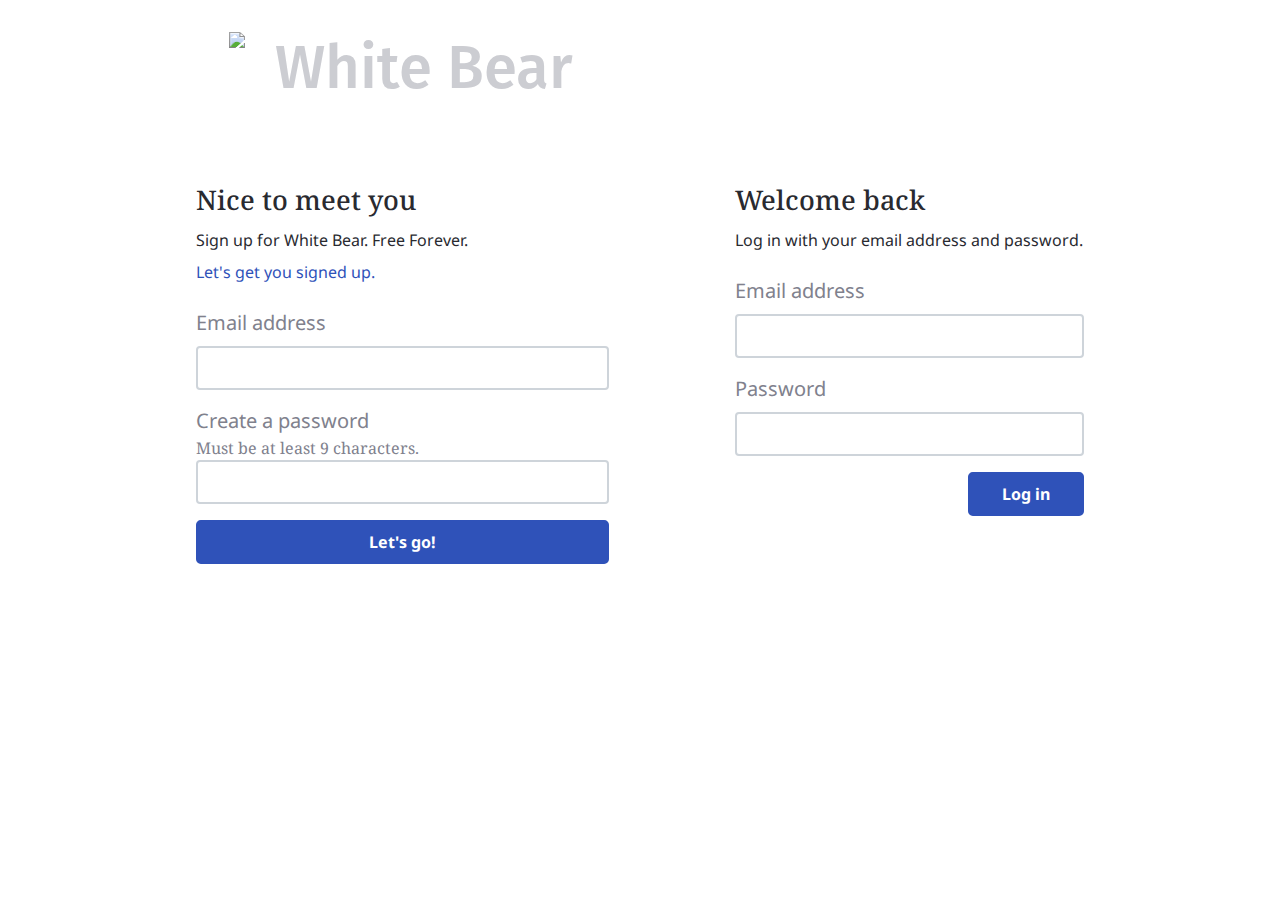
==== commit ce2ad63c: "add cleaned up code from review" ====
--- a/index.html
+++ b/index.html
@@ -61,31 +61,20 @@
                                  class="text-muted lead font-sans-serif"
                                  >Create a password</label
                               >
+                              <p class="text-muted mt-n2">
+                                 Must be at least 9 characters.
+                              </p>
                               <input
-                                 type="email"
+                                 type="password"
                                  class="form-control"
                                  id="password-sign-up"
                               />
                               <p
                                  class="text-danger d-none"
-                                 id="password-min-char-error"
-                              >
-                                 Your password must be at least 9 characters.
-                              </p>
-                              <p
-                                 class="text-danger d-none"
-                                 id="password-blank-error"
-                              >
-                                 Please create a password.
-                              </p>
-                              <p
-                                 class="text-danger d-none"
-                                 id="local-part-email-password-error"
-                              >
-                                 All or part of your email address cannot be
-                                 used in your password.
-                              </p>
+                                 id="password-error"
+                              ></p>
                            </div>
+
                            <button
                               class="float-right btn btn-success btn-lg font-sans-serif"
                               style="width: 100%"
@@ -144,6 +133,9 @@
          src="https://cdnjs.cloudflare.com/ajax/libs/jquery/3.5.1/jquery.min.js"
          defer
       ></script>
+      <script src="/mostInsecurePasswords.js" defer></script>
+      <script src="/secondMostInsecurePasswords.js" defer></script>
+
       <script src="/script.js" defer></script>
    </body>
 </html>
